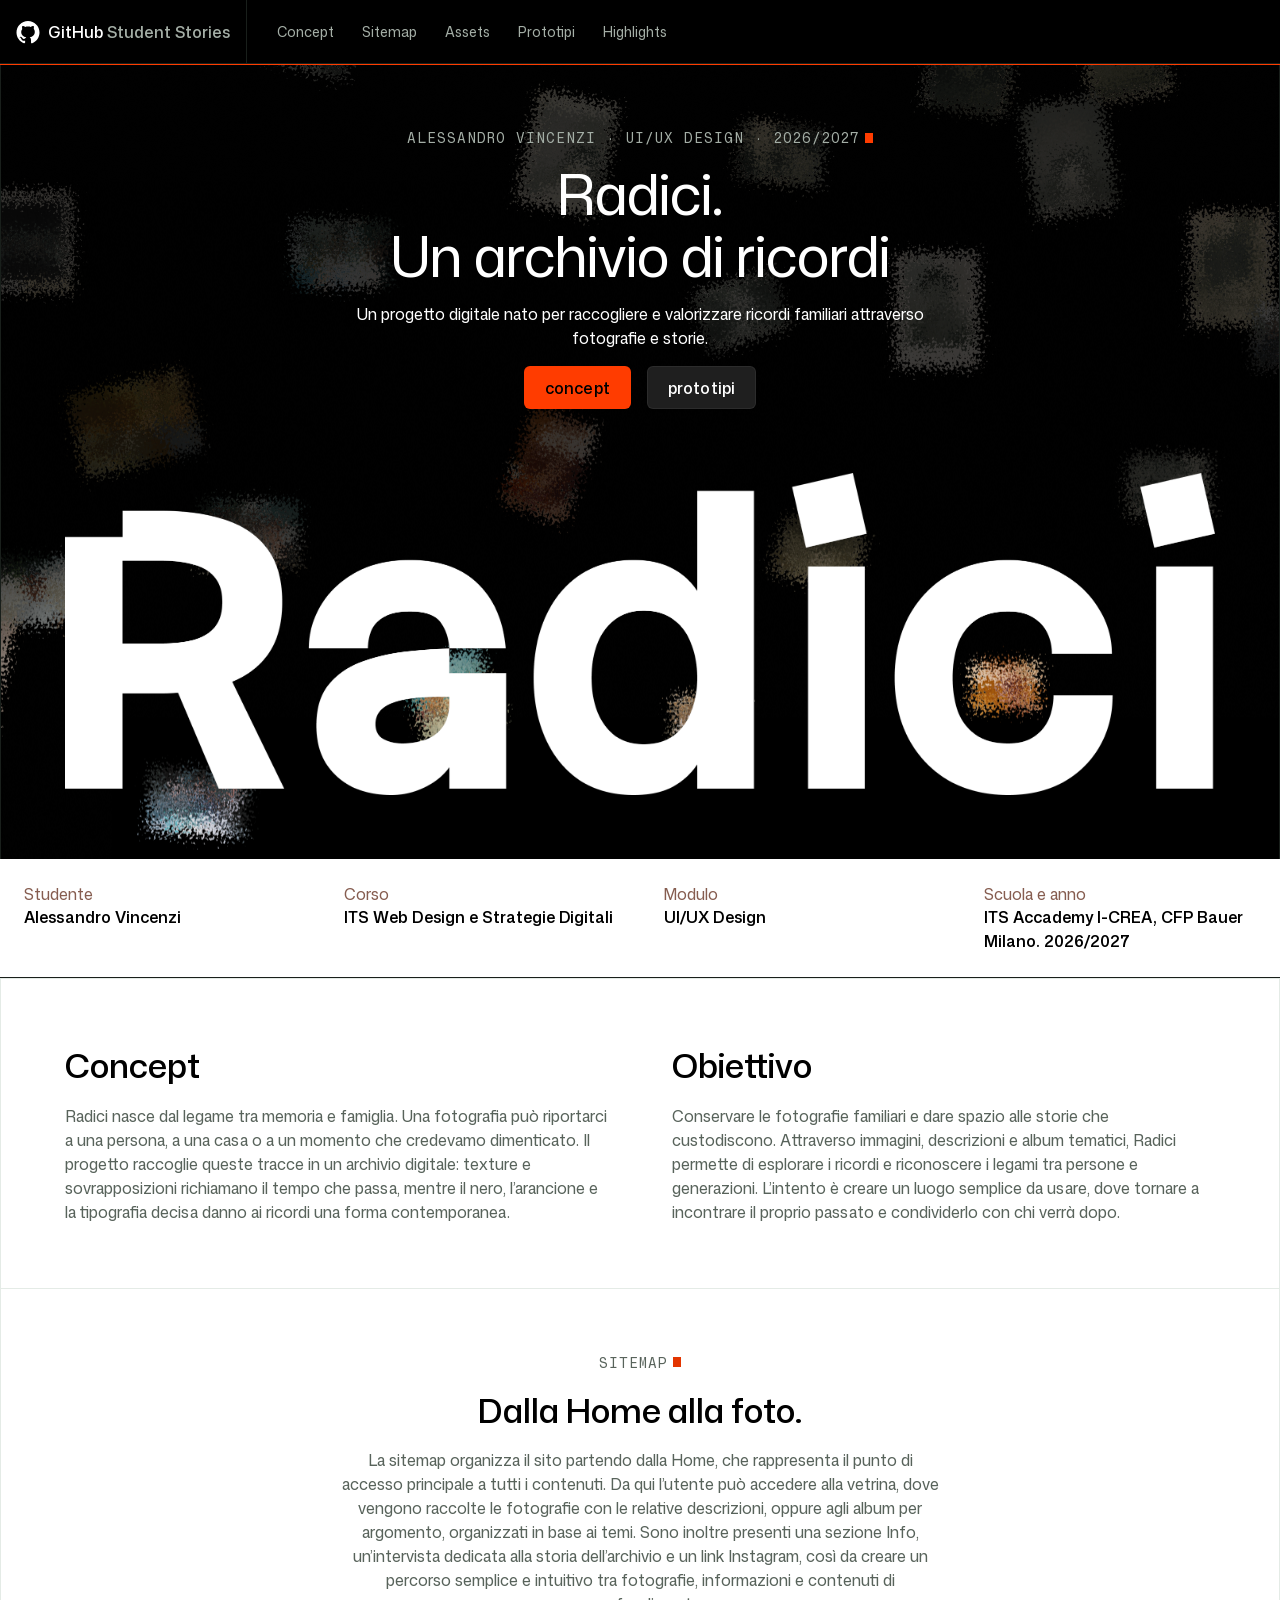
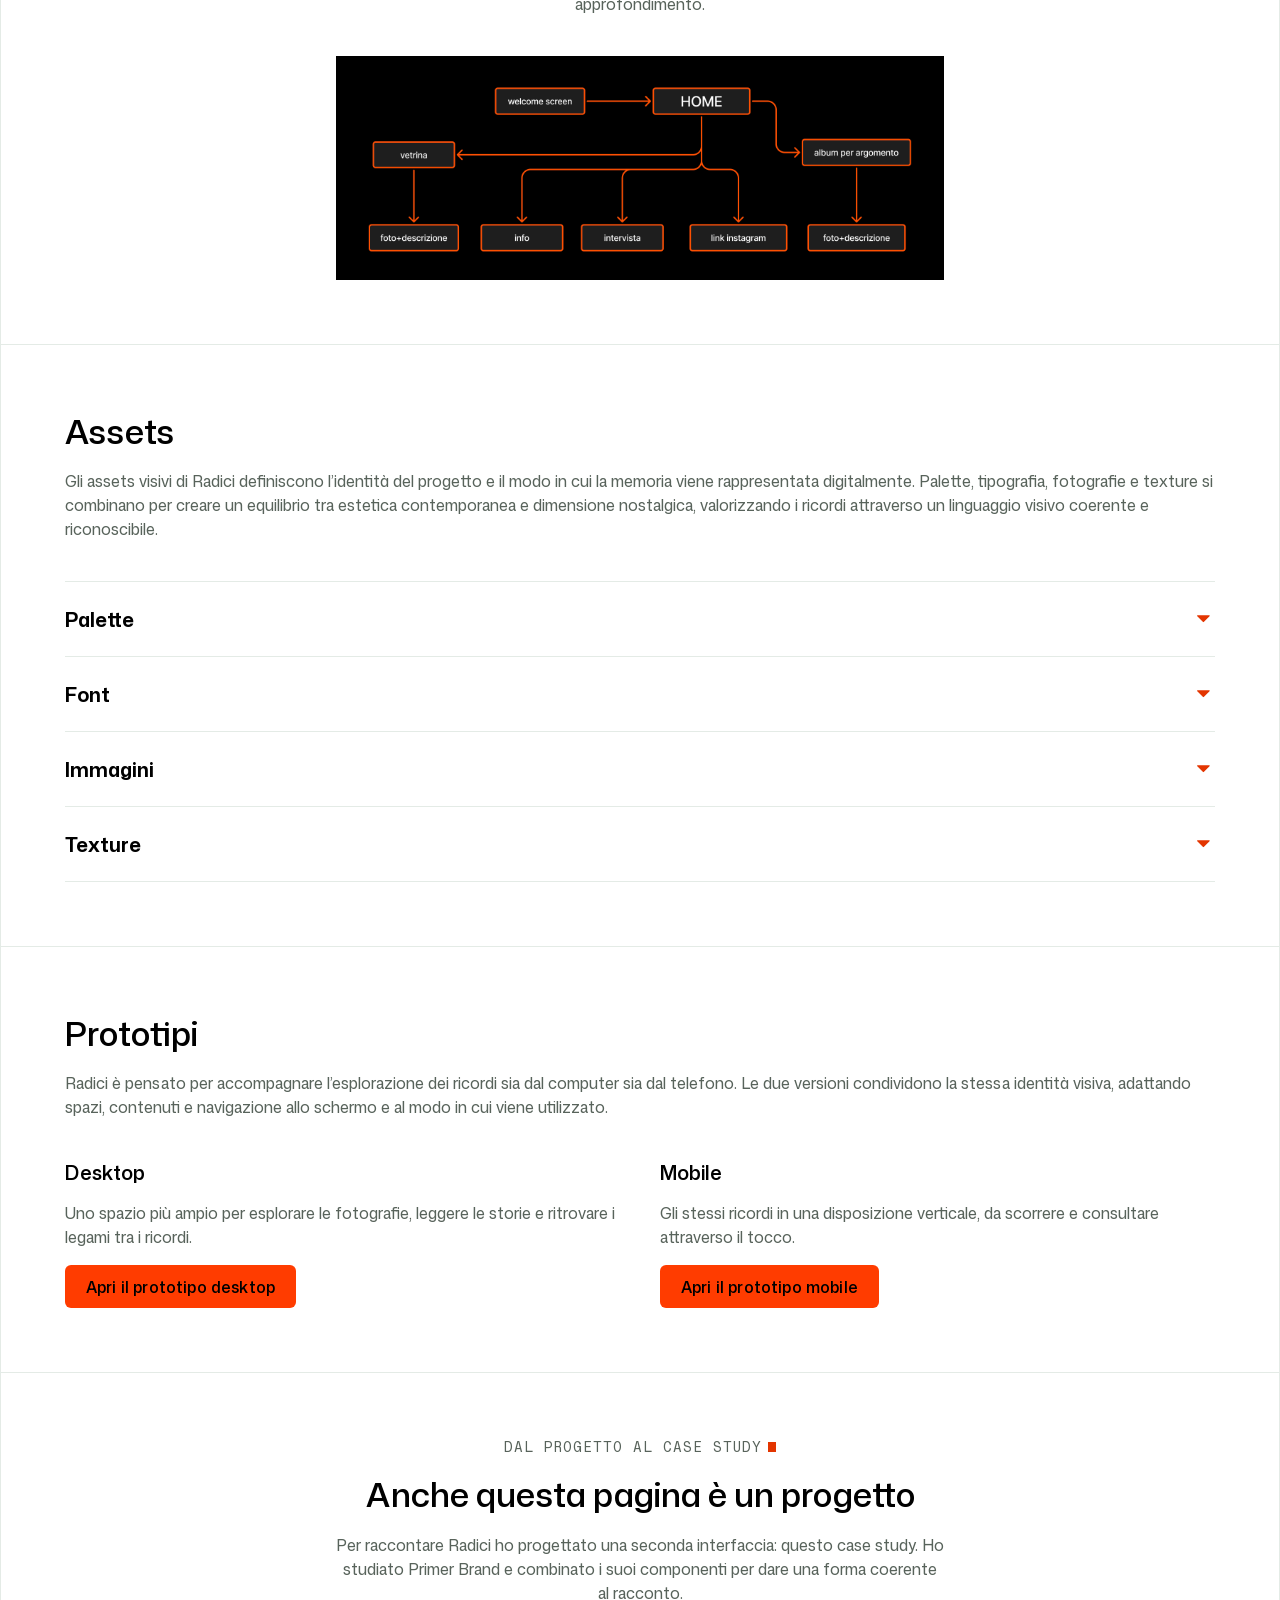
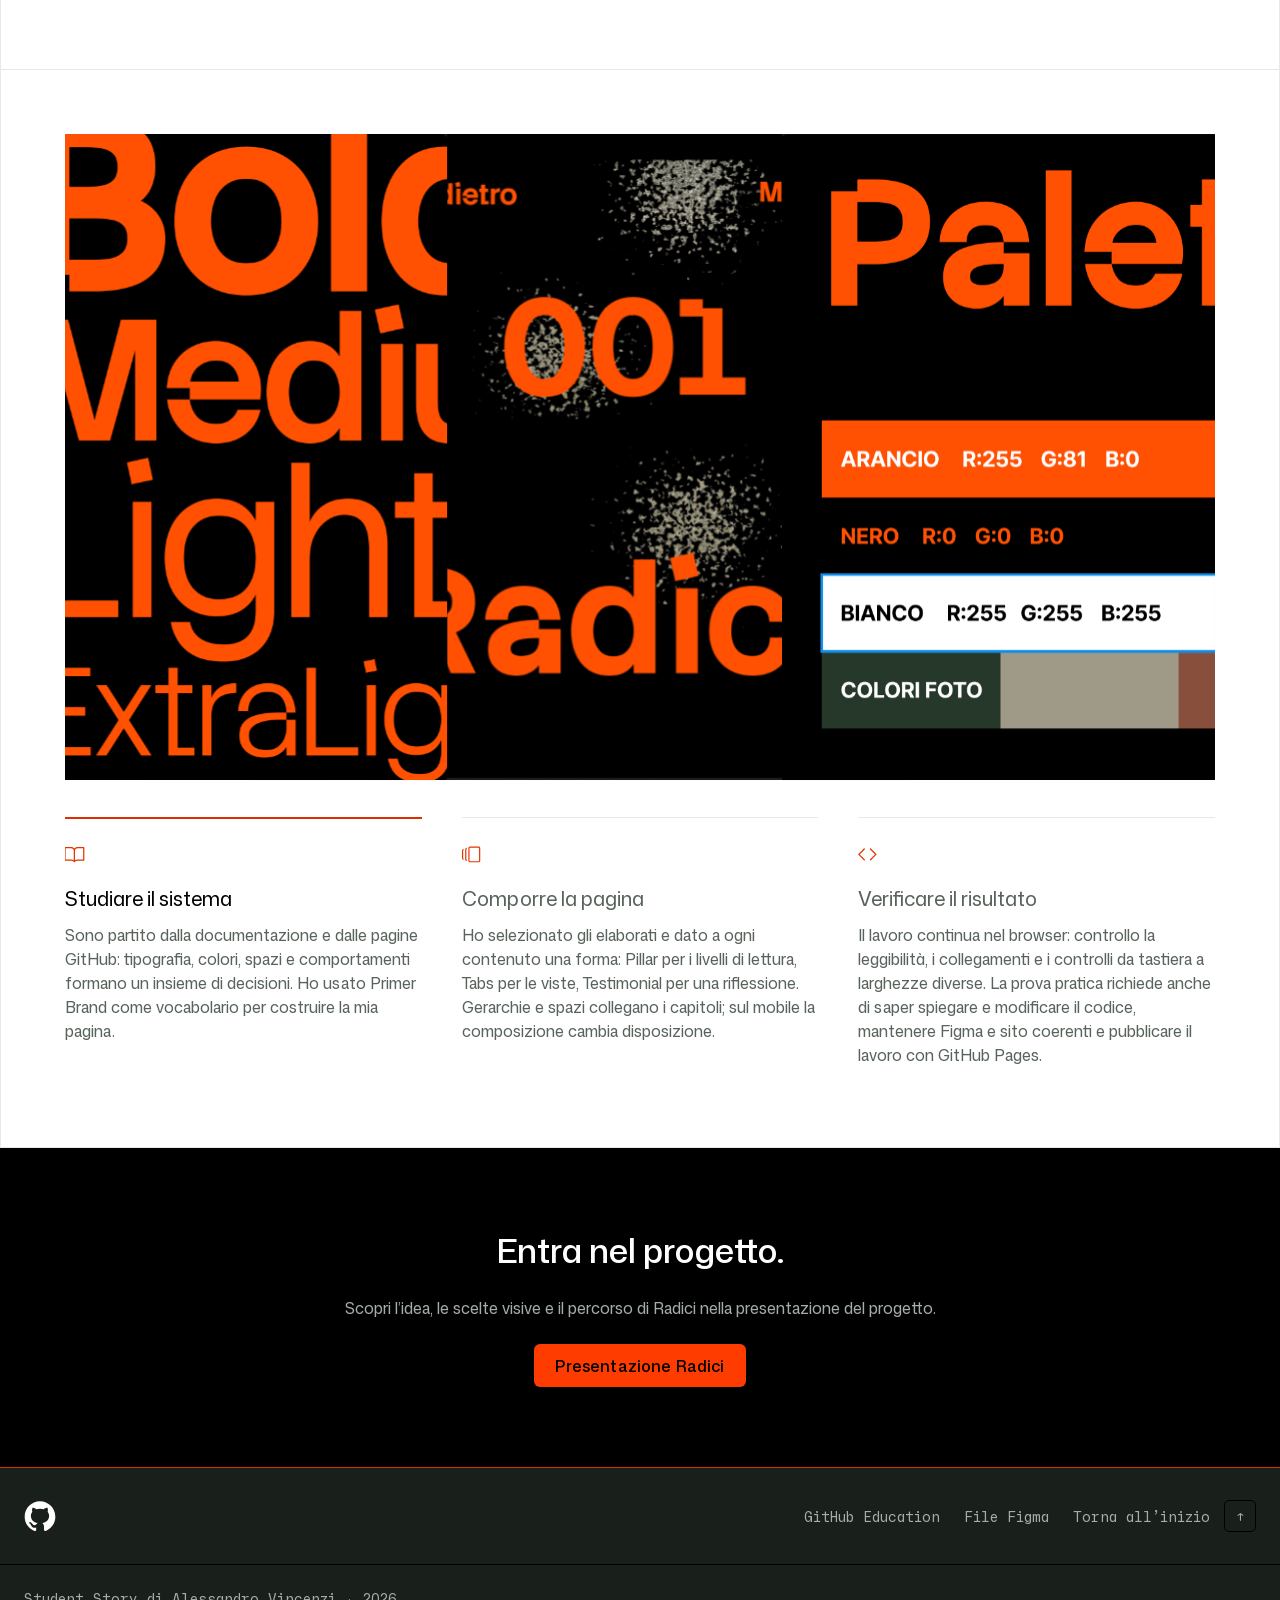
==== index.html @ bc653343 "prototipi" ====
<!DOCTYPE html>
<html lang="it">

<!-- ===== INFORMAZIONI DELLA PAGINA E FILE COLLEGATI ===== -->

<head>
  <meta charset="utf-8" />
  <meta name="viewport" content="width=device-width, initial-scale=1" />
  <title>Prova Pratica Alessandro Vincenzi</title>
  <link rel="stylesheet" href="style.css">
  <script src="script.js" defer></script>
</head>

<body>

  <!-- ===== COLLEGAMENTO PER SALTARE AL CONTENUTO ===== -->
  <a class="skip-link" href="#top">Vai al contenuto</a>

  <!-- ===== NAVIGAZIONE: LOGO E MENU DEI CAPITOLI ===== -->
  <header class="navigation">
    <div class="navigation-content">

      <!-- Logo e nome del sito -->
      <div class="navigation-brand">
        <a class="navigation-logo" href="https://github.com/education" aria-label="GitHub Education">
          <span class="navigation-back-arrow" aria-hidden="true"></span>
          <img src="assets/images/github-mark.svg" width="24" height="24" alt="" />
        </a>

        <a class="navigation-title" href="#top">
          GitHub <span>Student Stories</span>
        </a>
      </div>

      <!-- Pulsante di apertura e pannello del menu -->
      <div class="navigation-menu">
        <button class="navigation-toggle" type="button" aria-label="Menu dei capitoli" popovertarget="navigation-panel">
          <img class="navigation-icon navigation-icon-open" src="assets/images/menu.svg" width="16" height="16" alt=""
            aria-hidden="true" />

          <img class="navigation-icon navigation-icon-close" src="assets/images/close.svg" width="16" height="16" alt=""
            aria-hidden="true" />

          <span class="navigation-label">Menu dei capitoli</span>
        </button>

        <!-- Collegamenti alle sezioni del progetto -->
        <nav id="navigation-panel" class="navigation-panel" popover="auto" aria-label="Capitoli della storia">
          <ul class="navigation-list">
            <li><a href="#concept"><span>Concept</span></a></li>
            <li><a href="#sitemap"><span>Sitemap</span></a></li>
            <li><a href="#assets"><span>Assets</span></a></li>
            <li><a href="#prototipi"><span>Prototipi</span></a></li>
            <li><a href="#highlights"><span>Highlights</span></a></li>
          </ul>
        </nav>
      </div>

    </div>
  </header>

  <!-- ===== CONTENUTO PRINCIPALE ===== -->
  <main id="top" tabindex="-1">

    <!-- ===== HERO: PRESENTAZIONE DEL PROGETTO ===== -->
    <section class="hero">
      <div class="hero-content container">

        <!-- Etichetta con nome, corso, anno e cursore decorativo -->
        <p class="eyebrow">
          ALESSANDRO VINCENZI · UI/UX Design · 2026/2027
          <svg class="eyebrow-cursor" width="8" height="10" viewBox="0 0 8 10" fill="none"
            xmlns="http://www.w3.org/2000/svg">
            <rect width="8" height="10" />
          </svg>
        </p>

        <!-- Titolo principale e breve descrizione -->
        <h1 class="heading heading-size-1">
          Radici.<br>Un archivio di ricordi
        </h1>

        <p class="hero-text text text-size-200">
          Un progetto digitale nato per raccogliere e valorizzare ricordi
          familiari attraverso fotografie e storie.
        </p>

        <!-- Collegamenti a Concept e Prototipi -->
        <div class="button-group">
          <a href="#concept" class="button button-primary">concept</a>
          <a href="#prototipi" class="button button-secondary">prototipi</a>
        </div>

        <!-- Immagine di presentazione del progetto -->
        <img class="hero-image" src="assets/images/display.png" alt="screenshot desktop della home di sentcell">

      </div>
    </section>

    <!-- ===== DATI DELLO STUDENTE E DEL CORSO ===== -->
    <section class="info-group container border-bottom" id="info">

      <!-- Studente -->
      <div class="padding-24">
        <span class="info text"> Studente</span>
        <p class="informazione text text-size-200"> Alessandro Vincenzi</p>
      </div>

      <!-- Corso -->
      <div class="padding-24">
        <span class="info text"> Corso</span>
        <p class="informazione text text-size-200">
          ITS Web Design e Strategie Digitali
        </p>
      </div>

      <!-- Modulo -->
      <div class="padding-24">
        <span class="info text"> Modulo</span>
        <p class="informazione text text-size-200"> UI/UX Design</p>
      </div>

      <!-- Scuola e anno -->
      <div class="padding-24">
        <span class="info text"> Scuola e anno</span>
        <p class="informazione text text-size-200">
          ITS Accademy I-CREA, CFP Bauer Milano. 2026/2027
        </p>
      </div>

    </section>

<!-- ===== CONCEPT E OBIETTIVO DI RADICI ===== -->
<section class="theme-light border-top"
         id="concept"
         aria-labelledby="concept-title">

  <div class="container border-inline concept-content">

    <!-- Concept: l’idea e l’atmosfera del progetto -->
    <div class="concept-part">
      <h2 class="heading heading-size-4" id="concept-title">
        Concept
      </h2>

      <p class="text text-size-200 color-muted">
        Radici nasce dal legame tra memoria e famiglia. Una fotografia
        può riportarci a una persona, a una casa o a un momento che
        credevamo dimenticato. Il progetto raccoglie queste tracce
        in un archivio digitale: texture e sovrapposizioni richiamano
        il tempo che passa, mentre il nero, l’arancione e la tipografia
        decisa danno ai ricordi una forma contemporanea.
      </p>
    </div>

    <!-- Obiettivo: ciò che il progetto vuole rendere possibile -->
    <div class="concept-part">
      <h2 class="heading heading-size-4">
        Obiettivo
      </h2>

      <p class="text text-size-200 color-muted">
        Conservare le fotografie familiari e dare spazio alle storie
        che custodiscono. Attraverso immagini, descrizioni e album
        tematici, Radici permette di esplorare i ricordi e riconoscere
        i legami tra persone e generazioni. L’intento è creare un luogo
        semplice da usare, dove tornare a incontrare il proprio passato
        e condividerlo con chi verrà dopo.
      </p>
    </div>

  </div>
</section>
    

    <!-- ===== SITEMAP: STRUTTURA E PERCORSI DEL SITO ===== -->
    <section class="theme-light border-top" id="sitemap" aria-labelledby="sitemap-title">

      <div class="container border-inline sitemap-content">
        <div class="case-study-intro">

          <!-- Etichetta della sezione -->
          <p class="eyebrow">
            Sitemap
            <svg class="eyebrow-cursor" width="8" height="10" viewBox="0 0 8 10" aria-hidden="true">
              <rect width="8" height="10" />
            </svg>
          </p>

          <!-- Titolo e spiegazione -->
          <h2 class="heading heading-size-4" id="sitemap-title">
            Dalla Home alla foto.
          </h2>

          <p class="text text-size-200 color-muted">
            La sitemap organizza il sito partendo dalla Home, che rappresenta
            il punto di accesso principale a tutti i contenuti. Da qui
            l’utente può accedere alla vetrina, dove vengono raccolte le
            fotografie con le relative descrizioni, oppure agli album per
            argomento, organizzati in base ai temi. Sono inoltre presenti
            una sezione Info, un’intervista dedicata alla storia dell’archivio
            e un link Instagram, così da creare un percorso semplice e
            intuitivo tra fotografie, informazioni e contenuti di
            approfondimento.
          </p>

          <!-- Diagramma esportato da Figma -->
          <img class="sitemap-image" src="assets/images/sitemap.svg" alt="Struttura di Radici: dalla Home si raggiungono vetrina,
                album per argomento, Info, intervista e Instagram.">

        </div>
      </div>
    </section>





    <!-- Ogni sezione del case study deve avere l'id della voce di menu corrispondente:
     concept, sitemap, assets, prototipi, highlights.
     Un link href="#assets" porta all’elemento con id="assets".
     Quando costruirai le sezioni vere del case study, ognuna dovrà avere l’id della sua voce di menu,
     scritto con le stesse lettere. Fino ad allora i link del menu non portano da nessuna parte,
     e il menu mobile resta aperto quando scegli una voce:
     il codice della lezione 02 lo chiude solo se la destinazione esiste. -->




    <!-- ===== ASSETS: MATERIALI VISIVI DEL PROGETTO ===== -->
    <section class="theme-light border-top" id="assets" aria-labelledby="assets-title">

      <div class="container border-inline assets-content">

        <!-- Titolo e presentazione generale -->
        <header class="assets-intro">
          <h2 class="heading heading-size-4" id="assets-title">
            Assets
          </h2>

          <p class="text text-size-200 color-muted">
            Gli assets visivi di Radici definiscono l’identità del progetto
            e il modo in cui la memoria viene rappresentata digitalmente.
            Palette, tipografia, fotografie e texture si combinano per
            creare un equilibrio tra estetica contemporanea e dimensione
            nostalgica, valorizzando i ricordi attraverso un linguaggio
            visivo coerente e riconoscibile.
          </p>
        </header>

        <!-- Voci apribili con triangolo a destra -->
        <div class="assets-list">

          <!-- Palette -->
          <details class="assets-item">
            <summary class="assets-title">
              <h3 class="heading text-size-350">Palette</h3>

              <svg class="icon assets-toggle" viewBox="0 0 22 22" xmlns="http://www.w3.org/2000/svg" aria-hidden="true">
                <path
                  d="M10.9607 8.2502L16.2708 13.5603C16.5596 13.8491 16.3551 14.3428 15.9467 14.3428L5.32644 14.3428C4.91811 14.3428 4.71361 13.8491 5.00235 13.5604L10.3125 8.2502C10.4915 8.07121 10.7817 8.07121 10.9607 8.2502Z" />
              </svg>
            </summary>

            <div class="assets-body">
              <p class="text text-size-200 color-muted">
                Il nero e l’arancione creano un contrasto deciso che
                conferisce al progetto un’estetica moderna e riconoscibile.
                L’arancione introduce energia e personalità, mentre il nero
                valorizza le fotografie e definisce l’identità visiva.
              </p>

              <img class="assets-image" src="assets/images/palettej.jpg"
                alt="Palette di Radici con i colori nero e arancione.">
            </div>
          </details>

          <!-- Font -->
          <details class="assets-item">
            <summary class="assets-title">
              <h3 class="heading text-size-350">Font</h3>

              <svg class="icon assets-toggle" viewBox="0 0 22 22" xmlns="http://www.w3.org/2000/svg" aria-hidden="true">
                <path
                  d="M10.9607 8.2502L16.2708 13.5603C16.5596 13.8491 16.3551 14.3428 15.9467 14.3428L5.32644 14.3428C4.91811 14.3428 4.71361 13.8491 5.00235 13.5604L10.3125 8.2502C10.4915 8.07121 10.7817 8.07121 10.9607 8.2502Z" />
              </svg>
            </summary>

            <div class="assets-body">
              <p class="text text-size-200 color-muted">
                La scelta di Stack Sans Notch, con le sue forme bold e
                geometriche, definisce un linguaggio visivo deciso, quasi
                brutalista. La tipografia crea un contrasto con la dimensione
                intima dei ricordi, rendendo il progetto contemporaneo.
              </p>

              <img class="assets-image" src="assets/images/font foto pesi.jpg"
                alt="Esempio del carattere Stack Sans Notch usato in Radici.">
            </div>
          </details>

          <!-- Immagini -->
          <details class="assets-item">
            <summary class="assets-title">
              <h3 class="heading text-size-350">Immagini</h3>

              <svg class="icon assets-toggle" viewBox="0 0 22 22" xmlns="http://www.w3.org/2000/svg" aria-hidden="true">
                <path
                  d="M10.9607 8.2502L16.2708 13.5603C16.5596 13.8491 16.3551 14.3428 15.9467 14.3428L5.32644 14.3428C4.91811 14.3428 4.71361 13.8491 5.00235 13.5604L10.3125 8.2502C10.4915 8.07121 10.7817 8.07121 10.9607 8.2502Z" />
              </svg>
            </summary>

            <div class="assets-body">
              <p class="text text-size-200 color-muted">
                Le fotografie rappresentano il cuore del progetto:
                testimonianze visive di momenti, persone e legami familiari.
                Richiamano le immagini incorniciate nelle case dei nonni,
                capaci di conservare e trasmettere storie nel tempo.
              </p>

              <img class="assets-image" src="assets/images/fotoj.jpg"
                alt="Esempio delle fotografie familiari raccolte in Radici.">
            </div>
          </details>

          <!-- Texture -->
          <details class="assets-item">
            <summary class="assets-title">
              <h3 class="heading text-size-350">Texture</h3>

              <svg class="icon assets-toggle" viewBox="0 0 22 22"  xmlns="http://www.w3.org/2000/svg"
                aria-hidden="true">
                <path
                  d="M10.9607 8.2502L16.2708 13.5603C16.5596 13.8491 16.3551 14.3428 15.9467 14.3428L5.32644 14.3428C4.91811 14.3428 4.71361 13.8491 5.00235 13.5604L10.3125 8.2502C10.4915 8.07121 10.7817 8.07121 10.9607 8.2502Z" />
              </svg>
            </summary>

            <div class="assets-body">
              <p class="text text-size-200 color-muted">
                Le texture, gli effetti vetro e le immagini sfocate
                richiamano la dimensione fragile e stratificata della
                memoria. Le sovrapposizioni evocano fotografie custodite
                nel tempo e ricordi che riaffiorano, creando un’atmosfera
                intima senza rinunciare a un’estetica digitale contemporanea.
              </p>

              <img class="assets-image" src="assets/images/texturej.jpg"
                alt="Esempio delle texture e degli effetti visivi di Radici.">
            </div>
          </details>

        </div>
      </div>
    </section>

    <!-- ===== PROTOTIPI: DESKTOP E MOBILE ===== -->
<section class="theme-light border-top"
         id="prototipi"
         aria-labelledby="prototipi-title">

  <div class="container border-inline prototypes-content">

    <!-- Titolo e presentazione generale -->
    <div class="prototypes-intro">
      <h2 class="heading heading-size-4" id="prototipi-title">
        Prototipi
      </h2>

      <p class="text text-size-200 color-muted">
        Radici è pensato per accompagnare l’esplorazione dei ricordi
        sia dal computer sia dal telefono. Le due versioni condividono
        la stessa identità visiva, adattando spazi, contenuti e
        navigazione allo schermo e al modo in cui viene utilizzato.
      </p>
    </div>

    <!-- Due versioni affiancate sul computer -->
    <div class="prototypes-grid">

      <!-- Versione desktop -->
      <div class="prototypes-card">
        <h3 class="heading text-size-350">
          Desktop
        </h3>

        <p class="text text-size-200 color-muted">
          Uno spazio più ampio per esplorare le fotografie,
          leggere le storie e ritrovare i legami tra i ricordi.
        </p>

        <a class="button button-primary"
           href="https://www.figma.com/proto/RPKhuICmP1PB2R2X6ROcRd/Untitled?node-id=1-447&amp;viewport=-1228%2C-466%2C0.08&amp;t=2aXjfGgLoQG9gwPo-1&amp;scaling=scale-down-width&amp;content-scaling=fixed&amp;starting-point-node-id=1%3A2165&amp;show-proto-sidebar=1&amp;page-id=0%3A1">
          Apri il prototipo desktop
        </a>
      </div>

      <!-- Versione mobile -->
      <div class="prototypes-card">
        <h3 class="heading text-size-350">
          Mobile
        </h3>

        <p class="text text-size-200 color-muted">
          Gli stessi ricordi in una disposizione verticale,
          da scorrere e consultare attraverso il tocco.
        </p>

        <a class="button button-primary"
           href="https://www.figma.com/proto/RPKhuICmP1PB2R2X6ROcRd/Untitled?node-id=1-435&amp;viewport=-7696%2C-2299%2C0.26&amp;t=7cbzVlDdojjIRh7x-1&amp;scaling=scale-down&amp;content-scaling=fixed&amp;starting-point-node-id=1%3A444&amp;show-proto-sidebar=1&amp;page-id=0%3A1">
          Apri il prototipo mobile
        </a>
      </div>

    </div>
  </div>
</section>


    <!-- ===== CASE STUDY: ANCHE QUESTA PAGINA È UN PROGETTO ===== -->
    <section class="theme-light border-top" id="questa-pagina" aria-labelledby="questa-pagina-title">

      <!-- ===== INTESTAZIONE DEL CASE STUDY ===== -->
      <header class="container border-inline padding-64">
        <div class="case-study-intro">

          <!-- Etichetta e cursore decorativo -->
          <p class="eyebrow">
            Dal progetto al case study
            <svg class="eyebrow-cursor" width="8" height="10" viewBox="0 0 8 10" fill="none"
              xmlns="http://www.w3.org/2000/svg" aria-hidden="true">
              <rect width="8" height="10" />
            </svg>
          </p>

          <!-- Titolo della sezione -->
          <h2 class="heading heading-size-4" id="questa-pagina-title">
            Anche questa pagina è un progetto
          </h2>

          <!-- Paragrafo introduttivo -->
          <p class="text text-size-200 color-muted">
            Per raccontare Radici ho progettato una seconda interfaccia:
            questo case study. Ho studiato Primer Brand e combinato i suoi
            componenti per dare una forma coerente al racconto.
          </p>

        </div>
      </header>

      <!-- ===== COMPONENTE: ACCORDION E SCHEDE ===== -->
      <div class="breakdownTabs border-block">
        <div class="breakdownTabs-content container border-inline padding-64">

          <!-- ===== IMMAGINI DELLE TRE VOCI ===== -->
          <div class="breakdownTabs-visuals">

            <!-- Immagine di Studiare il sistema -->
            <img class="breakdownTabs-visual breakdownTabs-visual-study" src="assets/images/Frame immagine assets6.svg"
              width="1440" height="810" alt="Immagine segnaposto: Studiare il sistema — tipografia, token e componenti">

            <!-- Immagine di Comporre la pagina -->
            <img class="breakdownTabs-visual breakdownTabs-visual-layout"
              src="assets/images/frame immagine comporresvg.svg" width="1440" height="810"
              alt="Immagine segnaposto: Comporre la pagina">

            <!-- Immagine di Verificare il risultato -->
            <img class="breakdownTabs-visual breakdownTabs-visual-check"
              src="assets/images/frame immagine risultato.svg" width="1440" height="810"
              alt="Immagine segnaposto: Verificare il risultato">

          </div>

          <!-- ===== LISTA DELLE TRE VOCI ===== -->
          <ul class="breakdownTabs-list">

            <!-- ===== PRIMA VOCE: STUDIARE IL SISTEMA ===== -->
            <li class="breakdownTabs-item is-selected" id="breakdownTabs-item-study">

              <!-- Pulsante con icona, titolo e triangolo -->
              <button type="button" class="breakdownTabs-button">

                <!-- Icona del libro -->
                <svg class="icon" viewBox="0 0 20 20" xmlns="http://www.w3.org/2000/svg" aria-hidden="true">
                  <path
                    d="M6.24719 1.875C7.55232 1.875 8.70248 2.54213 9.37415 3.55371C10.0458 2.5422 11.195 1.87503 12.5001 1.875H18.7501C19.0953 1.875 19.3751 2.15482 19.3751 2.5V15.0518C19.3751 15.2182 19.3086 15.3778 19.1906 15.4951C19.0725 15.6124 18.9126 15.6778 18.7462 15.6768L12.3448 15.6338C11.676 15.6293 11.0327 15.8932 10.5597 16.3662L9.8175 17.1084C9.57347 17.3524 9.1778 17.3524 8.93372 17.1084L8.18176 16.3574C7.71294 15.8886 7.0772 15.625 6.41418 15.625H0.00012207C-0.345018 15.625 -0.624878 15.3451 -0.624878 15V2.5C-0.624878 2.15485 -0.345018 1.87504 0.00012207 1.875H6.24719ZM12.5001 3.125C11.1194 3.12504 10.0001 4.24432 10.0001 5.625V15.1934C10.6659 14.6664 11.495 14.378 12.3527 14.3838L18.1251 14.4229V3.125H12.5001ZM0.625122 14.375H6.41418C7.26684 14.375 8.08957 14.6654 8.75012 15.1914L8.74719 5.62305C8.74604 4.24315 7.62709 3.125 6.24719 3.125H0.625122V14.375Z" />
                </svg>

                <!-- Titolo e triangolo della prima voce -->
                <span class="breakdownTabs-title">
                  <span class="text-size-350">Studiare il sistema</span>

                  <svg class="icon breakdownTabs-toggle" viewBox="0 0 22 22" xmlns="http://www.w3.org/2000/svg"
                    aria-hidden="true">
                    <path
                      d="M10.9607 8.2502L16.2708 13.5603C16.5596 13.8491 16.3551 14.3428 15.9467 14.3428L5.32644 14.3428C4.91811 14.3428 4.71361 13.8491 5.00235 13.5604L10.3125 8.2502C10.4915 8.07121 10.7817 8.07121 10.9607 8.2502Z" />
                  </svg>
                </span>

              </button>

              <!-- Testo della prima voce -->
              <p class="breakdownTabs-text text-size-200 color-muted">
                Sono partito dalla documentazione e dalle pagine GitHub:
                tipografia, colori, spazi e comportamenti formano un insieme
                di decisioni. Ho usato Primer Brand come vocabolario per
                costruire la mia pagina.
              </p>

            </li>

            <!-- ===== SECONDA VOCE: COMPORRE LA PAGINA ===== -->
            <li class="breakdownTabs-item" id="breakdownTabs-item-layout">

              <!-- Pulsante con icona, titolo e triangolo -->
              <button type="button" class="breakdownTabs-button">

                <!-- Icona delle versioni -->
                <svg class="icon" viewBox="0 0 21 20" xmlns="http://www.w3.org/2000/svg" aria-hidden="true">
                  <path
                    d="M17.5 1.04199C18.4204 1.04199 19.1668 1.78768 19.167 2.70801V16.042C19.1668 16.9623 18.4204 17.708 17.5 17.708H8.33301C7.41283 17.7078 6.66717 16.9622 6.66699 16.042V2.70801C6.66717 1.78782 7.41283 1.04221 8.33301 1.04199H17.5ZM8.33301 2.29199C8.10318 2.29221 7.91717 2.47817 7.91699 2.70801V16.042C7.91717 16.2718 8.10319 16.4578 8.33301 16.458H17.5C17.73 16.458 17.9168 16.272 17.917 16.042V2.70801C17.9168 2.47804 17.73 2.29199 17.5 2.29199H8.33301ZM4.30371 2.56641C4.61245 2.41204 4.98821 2.53697 5.14258 2.8457C5.2967 3.15424 5.17161 3.52912 4.86328 3.68359C4.67288 3.7788 4.61632 3.83096 4.59961 3.85156C4.59587 3.85618 4.59464 3.85842 4.59277 3.86426C4.58999 3.87303 4.58303 3.90059 4.58301 3.95801V14.792C4.58303 14.8494 4.58999 14.877 4.59277 14.8857C4.59464 14.8916 4.59586 14.8938 4.59961 14.8984C4.61632 14.919 4.67287 14.9712 4.86328 15.0664C5.17161 15.2209 5.29669 15.5958 5.14258 15.9043C4.98821 16.213 4.61245 16.338 4.30371 16.1836C4.07754 16.0705 3.82044 15.9217 3.62891 15.6855C3.41687 15.4241 3.33306 15.1197 3.33301 14.792V3.95801C3.33307 3.63029 3.41687 3.32595 3.62891 3.06445C3.82044 2.8283 4.07753 2.67952 4.30371 2.56641ZM0.9375 3.83398C1.23625 3.66137 1.61823 3.76381 1.79102 4.0625C1.96354 4.36113 1.86191 4.74315 1.56348 4.91602C1.43888 4.98809 1.34971 5.05822 1.29688 5.12012C1.25076 5.17421 1.25 5.19898 1.25 5.20801V13.542C1.25 13.5512 1.25106 13.5761 1.29688 13.6299C1.34971 13.6918 1.43888 13.7619 1.56348 13.834C1.86191 14.0069 1.96354 14.3889 1.79102 14.6875C1.61823 14.9862 1.23625 15.0886 0.9375 14.916C0.608492 14.7257 0.000174553 14.2975 0 13.542V5.20801C0.000174638 4.45246 0.608492 4.02431 0.9375 3.83398Z" />
                </svg>

                <!-- Titolo e triangolo della seconda voce -->
                <span class="breakdownTabs-title">
                  <span class="text-size-350">Comporre la pagina</span>

                  <svg class="icon breakdownTabs-toggle" viewBox="0 0 22 22" xmlns="http://www.w3.org/2000/svg"
                    aria-hidden="true">
                    <path
                      d="M10.9607 8.2502L16.2708 13.5603C16.5596 13.8491 16.3551 14.3428 15.9467 14.3428L5.32644 14.3428C4.91811 14.3428 4.71361 13.8491 5.00235 13.5604L10.3125 8.2502C10.4915 8.07121 10.7817 8.07121 10.9607 8.2502Z" />
                  </svg>
                </span>

              </button>

              <!-- Testo della seconda voce -->
              <p class="breakdownTabs-text text-size-200 color-muted">
                Ho selezionato gli elaborati e dato a ogni contenuto una forma:
                Pillar per i livelli di lettura, Tabs per le viste, Testimonial
                per una riflessione. Gerarchie e spazi collegano i capitoli;
                sul mobile la composizione cambia disposizione.
              </p>

            </li>

            <!-- ===== TERZA VOCE: VERIFICARE IL RISULTATO ===== -->
            <li class="breakdownTabs-item" id="breakdownTabs-item-check">

              <!-- Pulsante con icona, titolo e triangolo -->
              <button type="button" class="breakdownTabs-button">

                <!-- Icona del codice -->
                <svg class="icon" viewBox="0 0 20 20" xmlns="http://www.w3.org/2000/svg" aria-hidden="true">
                  <path
                    d="M5.80806 3.51704C6.05214 3.27296 6.44777 3.27296 6.69185 3.51704C6.93586 3.76113 6.9359 4.15678 6.69185 4.40083L1.71724 9.37544L6.69185 14.3501C6.93593 14.5941 6.93593 14.9898 6.69185 15.2338C6.44775 15.4777 6.05207 15.4779 5.80806 15.2338L0.392043 9.81685C0.147965 9.57277 0.147965 9.17714 0.392043 8.93306L5.80806 3.51704ZM12.0581 3.51704C12.3021 3.27296 12.6978 3.27296 12.9418 3.51704L18.3588 8.93306C18.6029 9.17709 18.6028 9.57276 18.3588 9.81685L12.9418 15.2338C12.6978 15.4777 12.3021 15.4779 12.0581 15.2338C11.8141 14.9898 11.8142 14.5941 12.0581 14.3501L17.0327 9.37544L12.0581 4.40083C11.8141 4.15687 11.8143 3.76115 12.0581 3.51704Z" />
                </svg>

                <!-- Titolo e triangolo della terza voce -->
                <span class="breakdownTabs-title">
                  <span class="text-size-350">Verificare il risultato</span>

                  <svg class="icon breakdownTabs-toggle" viewBox="0 0 22 22" xmlns="http://www.w3.org/2000/svg"
                    aria-hidden="true">
                    <path
                      d="M10.9607 8.2502L16.2708 13.5603C16.5596 13.8491 16.3551 14.3428 15.9467 14.3428L5.32644 14.3428C4.91811 14.3428 4.71361 13.8491 5.00235 13.5604L10.3125 8.2502C10.4915 8.07121 10.7817 8.07121 10.9607 8.2502Z" />
                  </svg>
                </span>

              </button>

              <!-- Testo della terza voce -->
              <p class="breakdownTabs-text text-size-200 color-muted">
                Il lavoro continua nel browser: controllo la leggibilità,
                i collegamenti e i controlli da tastiera a larghezze diverse.
                La prova pratica richiede anche di saper spiegare e modificare
                il codice, mantenere Figma e sito coerenti e pubblicare il
                lavoro con GitHub Pages.
              </p>

            </li>

          </ul>
        </div>
      </div>

    </section>

   <!-- ===== PRESENTAZIONE RADICI ===== -->
<section class="theme-dark" id="progetto" aria-labelledby="progetto-title">

  <div class="container project-cta">

    <h2 class="heading heading-size-4" id="progetto-title">
      Entra nel progetto.
    </h2>

    <p class="text text-size-200 color-muted">
      Scopri l’idea, le scelte visive e il percorso di Radici
      nella presentazione del progetto.
    </p>

    <a class="button button-primary"
       href="https://www.figma.com/deck/Hk25agFCWtSygoaHUryuGe">
      Presentazione Radici
    </a>

  </div>
</section>

  </main>

  <!-- ===== FOOTER: PARTE FINALE DELLA PAGINA ===== -->

  <!-- ===== FOOTER: COLLEGAMENTI E AUTORE ===== -->
  <footer class="theme-dark site-footer">

    <!-- Logo e collegamenti -->
    <div class="container footer-top">

      <a class="footer-link" href="https://github.com/education" aria-label="GitHub Education">

        <img class="footer-logo" src="assets/images/github-mark.svg" width="32" height="32" alt="">
      </a>

      <nav class="footer-links" aria-label="Collegamenti finali">

        <a class="footer-link" href="https://github.com/education">
          GitHub Education
        </a>

        <a class="footer-link" href="https://www.figma.com/design/D2zaqSLP2QBCwIe43VGt4M/progetto-html?node-id=9-2">
          File Figma
        </a>

        <a class="footer-link footer-back" href="#top">
          Torna all’inizio
          <span class="footer-back-icon" aria-hidden="true">↑</span>
        </a>

      </nav>
    </div>

    <!-- io  -->
    <div class="footer-bottom">
      <p class="container footer-credit">
        Student Story di Alessandro Vincenzi · 2026
      </p>
    </div>

  </footer>


</body>

</html>

<!-- ===== APPUNTI SUI PROBLEMI INIZIALI ===== -->

<!--
1 Mancano le tre voci del case study.. ho aggiunto una sola struttura HTML
con immagini, icone e pulsanti. Il CSS la dispone come accordion su mobile
e tre schede da 1000px; JavaScript cambia la voce selezionata e l’immagine.
ho verificato Invio, Spazio e mantenimento di selezione e focus al cambio
di larghezza. Restano da completare le rifiniture per gli schermi stretti.

4 Sezioni mancanti e link senza destinazione: non ho ancora costruito
Concept, Sitemap, Assets, Prototipi e Highlights.
-->
---- style.css ----
/* Regole di base: elimina gli spazi iniziali e include i bordi nelle dimensioni */
* {
    box-sizing: border-box;
    margin: 0;
    padding: 0;
}


/* Immagini: si restringono per restare nel contenitore */
img {
    display: inline-block;
    max-width: 100%;
}


/* Caratteri: carica i font salvati nella cartella assets/fonts */
@font-face {
    font-family: "Mona Sans";
    src: url("assets/fonts/mona-sans.woff2") format("woff2");
    font-weight: 200 900;
    font-display: swap;
    font-feature-settings: "liga" 0;
}

/* Caratteri: carica i font salvati nella cartella assets/fonts */
@font-face {
    font-family: "Mona Sans Mono";
    src: url("assets/fonts/mona-sans-mono.woff2") format("woff2");
    font-weight: 200 900;
    font-display: swap;
    font-feature-settings: "liga" 0;
}


/* Variabili comuni: colori, caratteri, dimensioni e distanze da riutilizzare */
:root {
    --font-body: "Mona Sans";
    --font-mono: "Mona Sans Mono";
    --color-black: #000;
    --color-white: #fff;
    --color-muted: #A4AEA6;
    --color-border-muted: #191F1B;
    --color-border-muted-fixed: #E4EBE6;
    --color-cursor: #ff3c00;
    --color-button-primary-bg: #ff3c00;
    --icon-size: 1.25em;
    --breakdownTabs-title-gap: 1.5em;
    --breakdownTabs-toggle-size: 1.5em;
    --breakdownTabs-button-padding: 1.5em 0;
    --breakdownTabs-button-gap: 0.75em;
    --breakdownTabs-text-gap-desktop: 0.75em;
    --breakdownTabs-text-padding-bottom: 0.75em;
    --icon-color: #e33500;
    --color-button-secondary-bg: rgba(255, 255, 255, 0.12);
    --color-button-secondary-border: rgba(255, 255, 255, 0.06);
    --color-focus: #ff3c00;
    --container-width: 1280px;
    --spacing-80: 80px;
    --spacing-64: 64px;
    --spacing-40: 40px;
    --spacing-36: 36px;
    --spacing-32: 32px;
    --spacing-24: 24px;
    --spacing-28: 28px;
    --brand-Card-padding-inline: 1.25em;
    --heading-1-font-size: 56px;
    --heading-1-line-height: 1.1;
    --eyebrow-font-size: 14px;
    --heading-font-size-4: 34px;
    --text-350-font-size: 1.25em;
    --text-350-line-height: 1.3;
    --heading-4-font-weight: 500;
    --heading-4-line-height: 1.3;
    --text-200-font-size: 16px;
    --text-200-line-height: 1.5;
    --text-100-font-size: 0.875em;
    --text-100-line-height: 1.5;
    --font-weight-medium: 500;
    --font-weight-semibold: 550;
    --font-weight-bold: 700;
    --border-width: 1px;
    --border-selected-scale: 2;
    --focus-outline-width: 0.25em;
    --focus-outline-offset: 0.125em;
    --radius-control: 0.375em;
    --radius-pill: 100em;
    --layer-navigation: 90;
    --layer-skip-link: 100;
    --brand-color-text-muted: #865d50;
    --brand-color-text-default: #000000;
    --brand-color-accent-primary: #db2f00;
}

/* Schermi stretti: riduciamo le dimensioni dei titoli */
@media (max-width: 800px) {
    :root {
        --heading-1-font-size: 36px;
        --text-350-font-size: 1.125em;
        --text-350-line-height: 1.333333;
        --heading-font-size-4: 24px;
    }
}

/* Pagina: imposta il carattere principale */
body {
    font-family: var(--font-body);
    -webkit-font-smoothing: antialiased;
}


/* Hero: colori, misure e sfondo della prima sezione */
.hero {
    --hero-text-max-width: 600px;
    --hero-content-gap: 1em;
    color: var(--color-white);
    text-align: center;
    background-color: var(--color-black);
    background-image: url("assets/images/sfondo hero.png");
}

/* Contenitore comune: limita la larghezza e centra il blocco */
.container {
    max-width: var(--container-width);
    margin-left: auto;
    margin-right: auto;
}


/* Hero: dispone i contenuti in colonna e aggiunge lo sfondo */
.hero-content {
    padding: var(--spacing-64);
    border-left: 1px solid var(--color-border-muted);
    border-right: 1px solid var(--color-border-muted);
    display: flex;
    flex-direction: column;
    align-items: center;
    gap: var(--hero-content-gap);
}


/* Etichetta sopra il titolo: testo piccolo e cursore affiancato */
.eyebrow {
    font-size: var(--eyebrow-font-size);
    font-family: var(--font-mono);
    text-transform: uppercase;
    letter-spacing: 1px;
    color: var(--color-muted);
    display: flex;
    justify-content: center;
    align-items: center;
    gap: 0.42em;
}


/* Cursore decorativo: prende il colore dalla variabile del tema */
.eyebrow-cursor rect {
    fill: var(--color-cursor);
}


/* Titoli: peso del carattere comune */
.heading {
    font-weight: 400;
}


/* Titolo grande della hero */
.heading-size-1 {
    font-size: var(--heading-1-font-size);
    line-height: var(--heading-1-line-height);
}


/* Testo dei paragrafi: dimensione e distanza fra le righe */
.text-size-200 {
    font-size: var(--text-200-font-size);
    line-height: var(--text-200-line-height);
}


/* Testo dei titoli delle voci del case study */
.text-size-350 {
    font-size: var(--text-350-font-size);
    line-height: var(--text-350-line-height);
}


/* Hero: larghezza massima del paragrafo */
.hero-text {
    max-width: var(--hero-text-max-width);
}


/* Gruppo di pulsanti: li affianca e li separa */
.button-group {
    display: flex;
    gap: 1em;
}


/* Hero: spazio sopra la sua immagine */
.hero-image {
    margin-top: calc(64px - var(--hero-content-gap));
}


/* Pulsanti comuni: bordi, spazi interni e forma */
.button {
    text-decoration: none;
    color: inherit;
    border: 1px solid;
    padding: 0.6em 1.25em;
    font-weight: 500;
    letter-spacing: 0.16px;
    border-radius: 0.375em;
    transition: background-color 300ms ease-in-out;
}


/* Pulsante principale: fondo arancione e testo nero */
.button-primary {
    color: var(--color-black);
    background-color: var(--color-button-primary-bg);
    border-color: transparent;
}


/* Pulsante principale: colore al passaggio del mouse */
.button-primary:hover {
    background-color: color-mix(in srgb, var(--color-button-primary-bg), #000 16%);
}


/* Pulsante secondario: fondo e bordo */
.button-secondary {
    background-color: var(--color-button-secondary-bg);
    border-color: var(--color-button-secondary-border);
}


/* Pulsante secondario: colore al passaggio del mouse */
.button-secondary:hover {
    background-color: color-mix(in srgb, var(--color-button-secondary-bg), #fff 6%);
}


/* Pulsanti: contorno quando li raggiungi con la tastiera */
.button:focus-visible {
    outline: 4px solid var(--color-focus);
    outline-offset: 2px;
}


/* Elementi nascosti: mantiene nascosti quelli con attributo hidden */
[hidden] {
    display: none !important;
}


/* Vai al contenuto: collegamento nascosto fino al focus */
.skip-link {
    --skip-link-offset-inline: 1em;
    --skip-link-offset-block: 0.5em;
    --skip-link-padding: 0.375em 1.25em;

    position: absolute;
    top: var(--skip-link-offset-block);
    left: var(--skip-link-offset-inline);
    z-index: var(--layer-skip-link);
    padding: var(--skip-link-padding);
    border-radius: var(--radius-control);
    background: var(--color-button-primary-bg);
    color: var(--color-black);
    transform: translateY(calc(-100% - var(--skip-link-offset-block)));
}


/* Vai al contenuto: compare quando lo raggiungi con la tastiera */
.skip-link:focus {
    transform: none;
    outline: var(--focus-outline-width) solid var(--color-focus);
    outline-offset: var(--focus-outline-offset);
}


/* Navigazione: variabili del menu, colori e bordo inferiore */
.navigation {
    --navigation-height: 3.5em;
    --navigation-logo-size: 1.5em;
    --navigation-logo-margin-start: 1em;
    --navigation-logo-margin-end: 0.5em;
    --navigation-brand-padding-end: 1em;
    --navigation-back-arrow-font-size: 1.75em;
    --navigation-back-arrow-line-height: 1;
    --navigation-back-arrow-offset: -0.75em;
    --navigation-title-font-size: var(--text-100-font-size);
    --navigation-title-line-height: var(--text-100-line-height);
    --navigation-link-font-size: var(--text-100-font-size);
    --navigation-link-padding: 1em;
    --navigation-link-hover-background: #151D17;
    --navigation-toggle-font-size: 1em;
    --navigation-toggle-width: 3em;
    --navigation-toggle-padding: 0.25em 0.75em;
    --navigation-toggle-open-background: #090D0A;
    --navigation-icon-size: 1em;
    --navigation-reveal-duration: 0.5s;
    --navigation-reveal-easing: ease;
    --navigation-reveal-offset: -1.25em;

    position: relative;
    z-index: var(--layer-navigation);
    font-size: var(--text-200-font-size);
    line-height: var(--text-200-line-height);
    color: var(--color-white);
    background: var(--color-black);
    border-bottom: var(--border-width) solid var(--color-border-muted);
}


/* Menu: i collegamenti ereditano il colore */
.navigation a {
    color: inherit;
}


/* Menu: contorno dei collegamenti e pulsanti raggiunti da tastiera */
.navigation a:focus-visible,
.navigation button:focus-visible {
    outline: var(--focus-outline-width) solid var(--color-focus);
    outline-offset: var(--focus-outline-offset);
}


/* Menu: linea colorata sotto la navigazione */
.navigation::after {
    content: "";
    position: absolute;
    top: calc(100% + var(--border-width));
    left: 0;
    right: 0;
    height: var(--border-width);
    background: var(--color-cursor);
    pointer-events: none;
}


/* Menu: disposizione dei contenuti */
.navigation-content {
    display: flex;
    flex-wrap: wrap;
}


/* Menu: allinea logo e nome del sito */
.navigation-brand {
    display: flex;
    align-items: center;
    height: calc(var(--navigation-height) - var(--border-width));
    flex-shrink: 0;
}


/* Logo: posizione e spazi laterali */
.navigation-logo {
    display: flex;
    position: relative;
    margin-left: var(--navigation-logo-margin-start);
    margin-right: var(--navigation-logo-margin-end);
}


/* Logo: dimensioni della sua immagine */
.navigation-logo img {
    display: block;
    width: var(--navigation-logo-size);
    height: var(--navigation-logo-size);
}


/* Logo: freccia inizialmente invisibile */
.navigation-back-arrow {
    position: absolute;
    top: 50%;
    left: var(--navigation-back-arrow-offset);
    transform: translateY(-50%);
    opacity: 0;
    color: var(--color-muted);
    font-size: var(--navigation-back-arrow-font-size);
    line-height: var(--navigation-back-arrow-line-height);
}


/* Logo: mostra la freccia al passaggio del mouse */
.navigation-logo:hover .navigation-back-arrow {
    opacity: 1;
}


/* Nome del sito nella navigazione */
.navigation-title {
    text-decoration: none;
    font-size: var(--navigation-title-font-size);
    font-weight: var(--font-weight-medium);
    line-height: var(--navigation-title-line-height);
}


/* Nome del sito: colore del testo secondario */
.navigation-title span {
    color: var(--color-muted);
}


/* Contenitore delle voci del menu */
.navigation-menu {
    width: 100%;
}


/* Lista del menu: elimina pallini e spazi iniziali */
.navigation-list {
    list-style: none;
    margin: 0;
    padding: 0;
}


/* Voci del menu: allineamento, testo e area del collegamento */
.navigation-list a {
    display: flex;
    align-items: center;
    padding: var(--navigation-link-padding);
    font-size: var(--navigation-link-font-size);
    line-height: var(--text-100-line-height);
    text-decoration: none;
}


/* Voci del menu: colore al passaggio del mouse */
.navigation-list a:hover {
    color: var(--color-white);
}



/* Menu compatto: altezza quando il pannello a comparsa è attivo */
.navigation:has(.navigation-panel[popover]) {
    height: var(--navigation-height);
}


/* Menu compatto: mantiene il contenuto su una riga */
.navigation:has(.navigation-panel[popover]) .navigation-content {
    height: 100%;
    flex-wrap: nowrap;
}


/* Menu compatto: porta il pulsante a destra */
.navigation-menu:has(.navigation-panel[popover]) {
    width: auto;
    margin-left: auto;
}


/* Pulsante del menu: apre il pannello a comparsa */
.navigation-toggle {
    anchor-name: --navigation-toggle;
    display: flex;
    align-items: center;
    justify-content: center;
    width: var(--navigation-toggle-width);
    height: 100%;
    padding: var(--navigation-toggle-padding);
    font-family: inherit;
    font-size: var(--navigation-toggle-font-size);
    line-height: var(--text-100-line-height);
    cursor: pointer;
    border: 0;
    border-left: var(--border-width) solid var(--color-border-muted);
    background: transparent;
    color: var(--color-white);
}


/* Icone del menu: dimensioni comuni */
.navigation-icon {
    display: block;
    width: var(--navigation-icon-size);
    height: var(--navigation-icon-size);
    flex-shrink: 0;
}


/* Icona di chiusura: nascosta quando il menu è chiuso */
.navigation-icon-close {
    display: none;
}


/* Etichetta del pulsante menu: nascosta sugli schermi piccoli */
.navigation-label {
    display: none;
}


/* Pannello a comparsa: posizione, sfondo e scorrimento */
.navigation-panel[popover] {
    position: fixed;
    position-anchor: --navigation-toggle;
    inset: auto;
    top: calc(anchor(bottom) + var(--border-width));
    left: 0;
    width: 100%;
    margin: 0;
    padding: 0;
    border: 0;
    color: var(--color-white);
    background: var(--color-black);
    max-height: calc(100dvh - var(--navigation-height));
    overflow-y: auto;
}


/* Menu aperto: cambia il fondo del pulsante */
.navigation-menu:has(:popover-open) .navigation-toggle {
    background: var(--navigation-toggle-open-background);
}


/* Menu aperto: nasconde l’icona di apertura */
.navigation-menu:has(:popover-open) .navigation-icon-open {
    display: none;
}


/* Menu aperto: mostra l’icona di chiusura */
.navigation-menu:has(:popover-open) .navigation-icon-close {
    display: block;
}


/* Pulsante menu: disegna il contorno verso l’interno */
.navigation-toggle:focus-visible {
    outline-offset: calc(-1 * var(--focus-outline-offset));
}


/* Menu: animazione solo se l’utente non richiede movimenti ridotti */
@media (prefers-reduced-motion: no-preference) {
    .navigation-panel:popover-open {
        animation: reveal var(--navigation-reveal-duration) var(--navigation-reveal-easing);
    }

    @keyframes reveal {
        from {
            opacity: 0;
            transform: translateY(var(--navigation-reveal-offset));
        }

        to {
            opacity: 1;
            transform: translateY(0);
        }
    }
}



/* Menu da 768px: adatta misure ed etichetta, mantenendo il pannello a comparsa */
@media (min-width: 768px) {
    .navigation {
        --navigation-height: 4em;
        --navigation-title-font-size: 1em;
        --navigation-title-line-height: 1;
        --navigation-toggle-font-size: var(--text-100-font-size);
        --navigation-toggle-min-width: 6em;
        --navigation-toggle-gap: 0.5em;
        --navigation-list-gap: 0.0625em;
        --navigation-list-padding: 0.5em 1em;
        --navigation-link-min-height: 2.5em;
        --navigation-link-padding: 0.5em 0.75em;
    }

    .navigation-brand {
        padding-right: var(--navigation-brand-padding-end);
        border-right: var(--border-width) solid var(--color-border-muted);
    }

    .navigation-menu:has(.navigation-panel[popover]) {
        position: relative;
    }

    .navigation-toggle {
        width: max-content;
        min-width: var(--navigation-toggle-min-width);
        gap: var(--navigation-toggle-gap);
        border-right: var(--border-width) solid var(--color-border-muted);
        font-weight: var(--font-weight-semibold);
    }

    .navigation-label {
        display: inline;
        white-space: nowrap;
    }

    .navigation-panel[popover] {
        left: auto;
        right: anchor(right);
        width: anchor-size(width);
        border: var(--border-width) solid var(--color-border-muted);
        border-top: 0;
    }

    .navigation-list {
        display: grid;
        gap: var(--navigation-list-gap);
        padding: var(--navigation-list-padding);
    }

    .navigation-list a {
        min-height: var(--navigation-link-min-height);
        color: var(--color-muted);
        border-radius: var(--radius-control);
    }

    .navigation-list a:hover,
    .navigation-list a:focus-visible {
        background: var(--navigation-link-hover-background);
    }
}



/* Menu desktop da 1000px: dispone i collegamenti in linea */
@media (min-width: 1000px) {
    .navigation {
        --navigation-inline-list-padding: 0 0 0 1em;
        --navigation-inline-link-padding: 0 0.25em;
        --navigation-inline-label-padding: 0.25em 0.75em;
    }

    .navigation-content {
        flex-wrap: nowrap;
        height: calc(var(--navigation-height) - var(--border-width));
    }

    .navigation-menu:has(.navigation-panel:not([popover])) {
        width: auto;
        margin-left: 0;
    }

    .navigation-panel:not([popover]) {
        position: static;
        height: 100%;
        border: 0;
        overflow: visible;
    }

    .navigation-panel:not([popover]) .navigation-list {
        display: flex;
        height: 100%;
        gap: 0;
        padding: var(--navigation-inline-list-padding);
    }

    .navigation-panel:not([popover]) .navigation-list a {
        height: 100%;
        padding: var(--navigation-inline-link-padding);
    }

    .navigation-panel:not([popover]) .navigation-list a span {
        padding: var(--navigation-inline-label-padding);
        border-radius: var(--radius-pill);
    }

    .navigation-panel:not([popover]) .navigation-list a:hover,
    .navigation-panel:not([popover]) .navigation-list a:focus-visible {
        background: transparent;
    }

    .navigation-panel:not([popover]) .navigation-list a:hover span {
        background: var(--navigation-link-hover-background);
    }

    .navigation-panel:not([popover]) .navigation-list a:focus-visible {
        outline: none;
    }

    .navigation-panel:not([popover]) .navigation-list a:focus-visible span {
        outline: var(--focus-outline-width) solid var(--color-focus);
        outline-offset: var(--focus-outline-offset);
    }
}


/* Dati del corso: quattro colonne uguali */
.info-group {
    display: grid;
    grid-template-columns: repeat(4, minmax(0, 1fr));
}

/* Dati del corso: colore delle etichette */
.info {
    color: var(--brand-color-text-muted);

}


/* Dati del corso: colore e peso delle informazioni */
.informazione {
    color: var(--brand-color-text-default);
    font-weight: var(--font-weight-semibold);
}


/* Paragrafo: limite di larghezza quando la variabile è disponibile */
.paragraph {
    max-width: var(--hero-text-max-width);
}


/* Titolo della sezione: dimensione, peso e righe equilibrate */
.heading-size-4 {
    font-size: var(--heading-font-size-4);
    font-weight: var(--heading-4-font-weight);
    line-height: var(--heading-4-line-height);

    text-wrap: balance;
}


/* Tema chiaro: colori ereditati dagli elementi della sezione bianca */
.theme-light {
    --color-muted: #58635B;
    --color-border-muted: var(--color-border-muted-fixed);
    --color-cursor: var(--icon-color);

    background: var(--color-white);
    color: var(--color-black);
}

/* Tema scuro: testo chiaro e fondo nero */
.theme-dark {
    --color-muted: #A4AEA6;
    background: var(--color-black);
    color: var(--color-white);
}

/* Bordo comune: linea inferiore */
.border-bottom {
    border-bottom: var(--border-width) solid var(--color-border-muted);
}


/* Bordi comuni: linee a sinistra e a destra */
.border-inline {
    border-left: var(--border-width) solid var(--color-border-muted);
    border-right: var(--border-width) solid var(--color-border-muted);
}


/* Bordi comuni: linea superiore */
.border-top {
    border-top: var(--border-width) solid var(--color-border-muted);
}

/* Bordi comuni: linee sopra e sotto */
.border-block {
    border-block: var(--border-width) solid var(--color-border-muted);
}


/* Introduzione del case study: centra etichetta, titolo e paragrafo */
.case-study-intro {

    display: flex;
    flex-direction: column;
    align-items: center;
    text-align: center;
    max-width: 608px;
    margin-left: auto;
    margin-right: auto;
    gap: 1em;

}


/* Spazio interno comune: usa la variabile da 64px */
.padding-64 {
    padding: var(--spacing-64);
}

/* Spazio interno comune: usa la variabile da 24px */
.padding-24 {
    padding: var(--spacing-24);
}


/* Testo secondario: usa il colore del tema */
.color-muted {
    color: var(--color-muted);
}


/* Icone SVG: dimensioni e colore gestiti dal CSS */
.icon {
    width: var(--icon-size);
    height: var(--icon-size);
    color: var(--icon-color);
    fill: currentColor;
    flex-shrink: 0;
}

/* Immagini del case study: nascoste finché non corrispondono alla voce scelta */
.breakdownTabs-visual {
    display: none;
    width: 100%;
    height: auto;
}


/* Immagine del case study: mostra Studiare il sistema quando è selezionato */
.breakdownTabs:has(#breakdownTabs-item-study.is-selected) .breakdownTabs-visual-study {
    display: block;
}


/* Immagine del case study: mostra Comporre la pagina quando è selezionato */
.breakdownTabs:has(#breakdownTabs-item-layout.is-selected) .breakdownTabs-visual-layout {
    display: block;
}


/* Immagine del case study: mostra Verificare il risultato quando è selezionato */
.breakdownTabs:has(#breakdownTabs-item-check.is-selected) .breakdownTabs-visual-check {
    display: block;
}


/* Lista del case study: elimina pallini e spazi iniziali */
.breakdownTabs-list {
    list-style: none;
    margin: 0;
    padding: 0;
}


/* Pulsante della voce: icona sopra il titolo, con spazi presi dalle variabili */
.breakdownTabs-button {
    border: 0;
    background: none;
    color: inherit;
    font: inherit;
    text-align: left;
    width: 100%;
    padding: var(--breakdownTabs-button-padding);
    cursor: pointer;

    display: flex;
    flex-direction: column;
    align-items: flex-start;
    gap: var(--breakdownTabs-button-gap);
}


/* Riga del titolo: titolo a sinistra e triangolo a destra */
.breakdownTabs-title {
    display: flex;
    justify-content: space-between;
    align-items: center;
    width: 100%;
    gap: var(--breakdownTabs-title-gap);
}


/* Voce del case study: riferimento per le linee e bordo inferiore */
.breakdownTabs-item {
    position: relative;
    border-bottom: var(--border-width) solid var(--color-border-muted);
}


/* Voce del case study: crea la linea superiore */
.breakdownTabs-item::before {
    content: "";
    position: absolute;
    top: 0;
    left: 0;
    width: 100%;
    height: var(--border-width);
    background: var(--color-border-muted);
    transform-origin: top;
}


/* Voce scelta: linea superiore verde e più spessa */
.breakdownTabs-item.is-selected::before {
    background: var(--brand-color-accent-primary);
    transform: scaleY(var(--border-selected-scale));
}


/* Voci del case study: evidenzia la linea al passaggio del mouse */
@media (hover: hover) and (pointer: fine) {
    .breakdownTabs-item:hover::before {
        background: var(--brand-color-accent-primary);
        transform: scaleY(var(--border-selected-scale));

    }
}




/* Triangoli: rivolti in basso e nascosti finché JavaScript non è pronto */
.breakdownTabs-toggle {
    --icon-size: var(--breakdownTabs-toggle-size);
    transform: rotate(180deg);
    display: none;
}


/* Voce scelta: triangolo rivolto in alto */
.breakdownTabs-item.is-selected .breakdownTabs-toggle {
    transform: rotate(0deg);
}


/* Tastiera: toglie il contorno dal solo pulsante */
.breakdownTabs-button:focus-visible {
    outline: none;
}


/* Tastiera: disegna il contorno intorno all’intera voce */
.breakdownTabs-item:has(.breakdownTabs-button:focus-visible) {
    outline: var(--focus-outline-width) solid var(--color-focus);
    outline-offset: var(--focus-outline-offset);
}



/* JavaScript pronto: nasconde i paragrafi delle voci non scelte sul mobile */
.breakdownTabs-ready .breakdownTabs-item:not(.is-selected) .breakdownTabs-text {
    display: none;
}


/* JavaScript pronto: mostra i triangoli dell’accordion */
.breakdownTabs-ready .breakdownTabs-toggle {
    display: block;
}

/* Schede desktop da 1000px: tre colonne, testi visibili e triangoli nascosti */
@media (min-width: 1000px) {
    .breakdownTabs-list {
        display: grid;
        grid-template-columns: repeat(3, minmax(0, 1fr));
        gap: var(--spacing-40);
    }

    .breakdownTabs-item {
        border-bottom: 0;
        color: var(--color-muted);
    }

    .breakdownTabs-item.is-selected {
        color: var(--color-black);
    }

    .breakdownTabs-ready .breakdownTabs-item:not(.is-selected) .breakdownTabs-text {
        display: block;
    }

    .breakdownTabs-toggle,
    .breakdownTabs-ready .breakdownTabs-toggle {
        display: none;
    }

    .breakdownTabs-content {
        padding: var(--spacing-64) var(--spacing-64) var(--spacing-80);
    }

    .breakdownTabs-button::after {
        content: "";
        position: absolute;
        inset: 0;
    }

    .breakdownTabs {
        --breakdownTabs-button-padding: var(--spacing-28) 0 0;
        --breakdownTabs-button-gap: var(--brand-Card-padding-inline);
        --breakdownTabs-text-padding-bottom: 0;
    }

    .breakdownTabs-text {
        margin-top: var(--breakdownTabs-text-gap-desktop);
    }

    .breakdownTabs-visuals {
        margin-bottom: var(--spacing-36);
    }
}

/*diamo un valore piu alto di 370px cosi si riduce prima che si ristringano troppo
uso 640 perchè è una variabile gia utilizzata*/
/* Sugli schermi più piccoli disponiamo i dati in due colonne */
@media (max-width: 800px) {
    .info-group {
        display: grid;
        /*Crea due colonne uguali.repeat(2, minmax(0, 1fr)) 
permette anche alle colonne di restringersi quando contengono testi lunghi, 
aiutando a evitare che escano dallo schermo.*/
        grid-template-columns: repeat(2, minmax(0, 1fr));
        gap: var(--spacing-24);
    }
}

/* Schermi stretti: spazi dell’intestazione del case study */
@media (max-width: 800px) {
    #questa-pagina>header {
        padding: var(--spacing-32) var(--spacing-24);
    }

    .case-study-intro {
        padding: var(--spacing-24);
    }

    /* Mobile: spazio attorno all’immagine e alle tre voci */
    .breakdownTabs-content {
        padding: var(--spacing-36) var(--spacing-24) var(--spacing-40);
    }

    /*Mobile: spazio fra l’immagine e le voci */
    .breakdownTabs-visuals {
        margin-bottom: var(--spacing-40);
    }
}

/* Spazio fra il paragrafo della voce e la linea inferiore */
.breakdownTabs-text {
    padding-bottom: var(--breakdownTabs-text-padding-bottom);
}


/* Assets: spazio interno della sezione */
.assets-content {
    padding: var(--spacing-64);
}

/* Presentazione: distanza fra titolo, paragrafo e lista */
.assets-intro {
    display: grid;
    gap: 1em;
    margin-bottom: var(--spacing-40);
}

/* Lista: linea sotto l’ultima voce */
.assets-list {
    border-bottom: var(--border-width) solid var(--color-border-muted);
}

/* Singola voce: linea superiore */
.assets-item {
    border-top: var(--border-width) solid var(--color-border-muted);
}

/* Assets: titolo a sinistra e triangolo a destra */
.assets-title {
    display: flex;
    justify-content: space-between;
    align-items: center;
    gap: var(--spacing-24);
    padding: var(--spacing-24) 0;
    cursor: pointer;
}

/* Assets: titoli in grassetto */
.assets-title h3 {
    font-weight: var(--font-weight-bold);
}

/* Triangoli Assets: stessa misura del case study */
.assets-toggle {
    --icon-size: var(--breakdownTabs-toggle-size);
    transform: rotate(180deg);
}

/* Voce aperta: triangolo verso l’alto */
.assets-item[open] .assets-toggle {
    transform: rotate(0deg);
}
/* Voce aperta: evidenzia la linea superiore */
.assets-item[open] {
    border-top-color: var(--brand-color-accent-primary);
}

/* Tastiera: rende riconoscibile la voce raggiunta con Tab */
.assets-title:focus-visible {
    outline: var(--focus-outline-width) solid var(--color-focus);
    outline-offset: var(--focus-outline-offset);
}

/* Contenuto aperto: testo sopra e immagine sotto */
.assets-body {
    display: grid;
    gap: var(--spacing-24);
    padding-bottom: var(--spacing-24);
}

/* Immagine: mantiene le proporzioni e segue la larghezza disponibile */
.assets-image {
    display: block;
    width: 100%;
    height: auto;
}

/* Schermi piccoli: riduce lo spazio interno */
@media (max-width: 800px) {
    .assets-content {
        padding: var(--spacing-32) var(--spacing-24);
    }
}


/* Sitemap: spazio interno della sezione */
.sitemap-content {
    padding: var(--spacing-64);
}

/* Diagramma: si adatta al contenitore e mantiene le proporzioni */
.sitemap-image {
    display: block;
    width: 100%;
    height: auto;
    margin-top: var(--spacing-24);
}

/* Schermi piccoli: riduce lo spazio interno */
@media (max-width: 800px) {
    .sitemap-content {
        padding: var(--spacing-32) var(--spacing-24);
    }
}

/* Progetto: centra titolo, descrizione e pulsante */
.project-cta {
    display: flex;
    flex-direction: column;
    align-items: center;
    text-align: center;
    gap: var(--spacing-24);
    padding: var(--spacing-80) var(--spacing-24);
}

/* Footer: fondo scuro e linea verde superiore */
.site-footer {
    background-color: var(--color-border-muted);
    border-top: var(--border-width) solid var(--brand-color-accent-primary);
}

/* Footer: logo a sinistra e collegamenti a destra */
.footer-top {
    display: flex;
    justify-content: space-between;
    align-items: center;
    gap: var(--spacing-24);
    padding: var(--spacing-32) var(--spacing-24);
}

/* Logo: elimina lo spazio sotto l’immagine */
.footer-logo {
    display: block;
}

/* Collegamenti: li affianca e permette di andare a capo */
.footer-links {
    display: flex;
    flex-wrap: wrap;
    align-items: center;
    gap: var(--spacing-24);
    font-family: var(--font-mono);
    font-size: var(--text-100-font-size);
}

/* Collegamenti: colore del testo */
.footer-link {
    color: var(--color-muted);
    text-decoration: none;
}

/* Mouse: evidenzia il collegamento */
.footer-link:hover {
    color: var(--color-white);
    text-decoration: underline;
}

/* Tastiera: mostra il contorno sul collegamento raggiunto */
.footer-link:focus-visible {
    outline: var(--focus-outline-width) solid var(--color-focus);
    outline-offset: var(--focus-outline-offset);
}

/* Ritorno all’inizio: affianca testo e freccia */
.footer-back {
    display: flex;
    align-items: center;
    gap: 1em;
}

/* Freccia: riquadro con angoli arrotondati */
.footer-back-icon {
    display: flex;
    justify-content: center;
    align-items: center;
    width: var(--spacing-32);
    height: var(--spacing-32);
    border: var(--border-width) solid var(--color-black);
    border-radius: var(--radius-control);
}

/* Parte inferiore: linea sopra la firma */
.footer-bottom {
    border-top: var(--border-width) solid var(--color-black);
}

/* Firma: carattere, colore e spazio interno */
.footer-credit {
    padding: var(--spacing-24);
    font-family: var(--font-mono);
    font-size: var(--text-100-font-size);
    color: var(--color-muted);
}

/* Schermi piccoli: riduce gli spazi e dispone il footer in colonna */
@media (max-width: 800px) {
    .project-cta {
        padding: var(--spacing-40) var(--spacing-24);
    }

    .footer-top {
        flex-direction: column;
        align-items: flex-start;
    }
}
/* Concept e Obiettivo: due colonne con testo a sinistra */
.concept-content {
    display: grid;
    grid-template-columns: repeat(2, minmax(0, 1fr));
    gap: var(--spacing-64);
    padding: var(--spacing-64);
    text-align: left;
}

/* Ogni parte: spazio fra titolo e paragrafo */
.concept-part {
    display: grid;
    align-content: start;
    gap: 1em;
}

/* Schermi piccoli: Concept sopra e Obiettivo sotto */
@media (max-width: 800px) {
    .concept-content {
        grid-template-columns: 1fr;
        gap: var(--spacing-40);
        padding: var(--spacing-32) var(--spacing-24);
    }
}

/* Prototipi: spazi della sezione */
.prototypes-content {
    display: grid;
    gap: var(--spacing-40);
    padding: var(--spacing-64);
    text-align: left;
}

/* Introduzione: spazio fra titolo e paragrafo */
.prototypes-intro {
    display: grid;
    gap: 1em;
}

/* Computer: due colonne uguali */
.prototypes-grid {
    display: grid;
    grid-template-columns: repeat(2, minmax(0, 1fr));
    gap: var(--spacing-40);
}

/* Ogni versione: titolo, descrizione e pulsante */
.prototypes-card {
    display: flex;
    flex-direction: column;
    align-items: flex-start;
    gap: 1em;
}

/* Titoli delle due versioni */
.prototypes-card h3 {
    font-weight: var(--font-weight-semibold);
}

/* Pulsanti: allineati in fondo ai due blocchi */
.prototypes-card .button {
    margin-top: auto;
}

/* Schermi piccoli: le due versioni una sopra l’altra */
@media (max-width: 800px) {
    .prototypes-content {
        padding: var(--spacing-32) var(--spacing-24);
    }

    .prototypes-grid {
        grid-template-columns: 1fr;
    }
}
/*A cosa servono ::before, ::after e position: relative nelle schede?
::before disegna la linea decorativa.
::after estende l’area cliccabile del pulsante sulla scheda. 
position: relative sulla voce offre il riferimento per posizionare queste parti con absolute*/
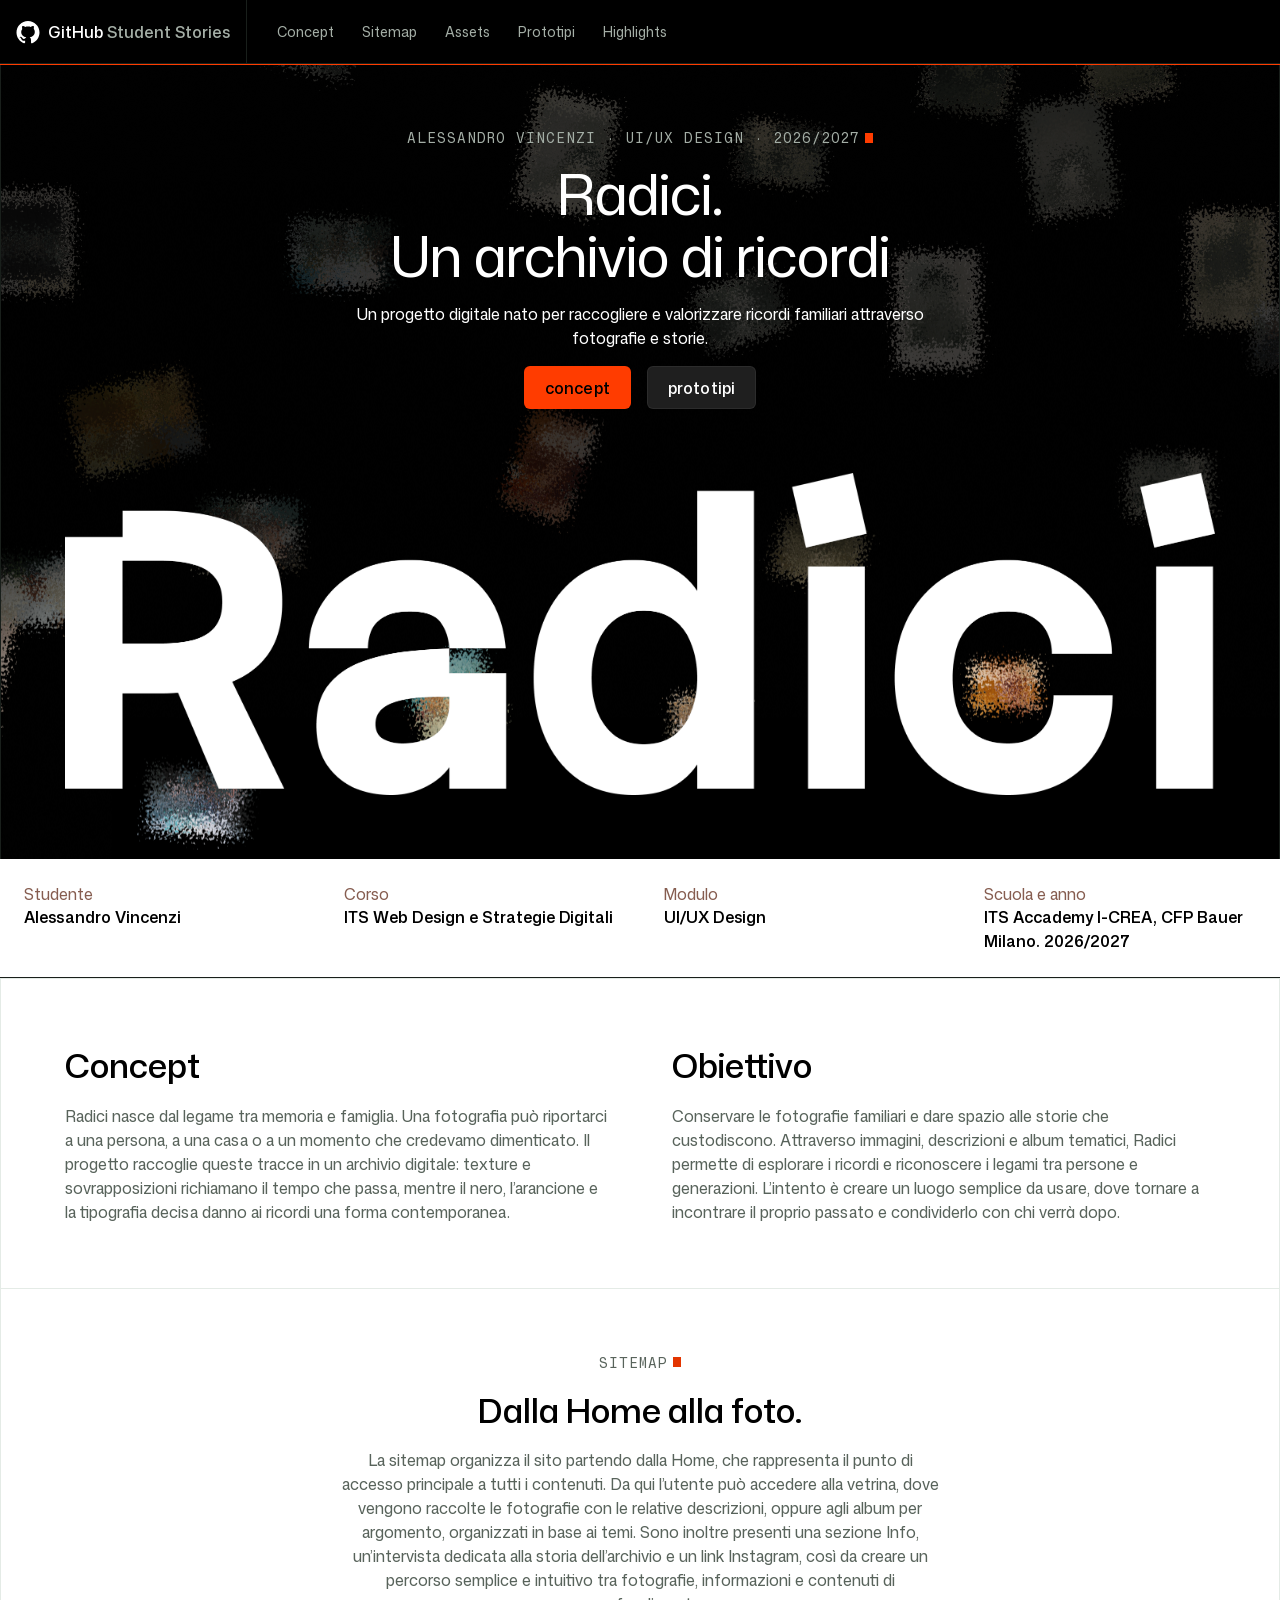
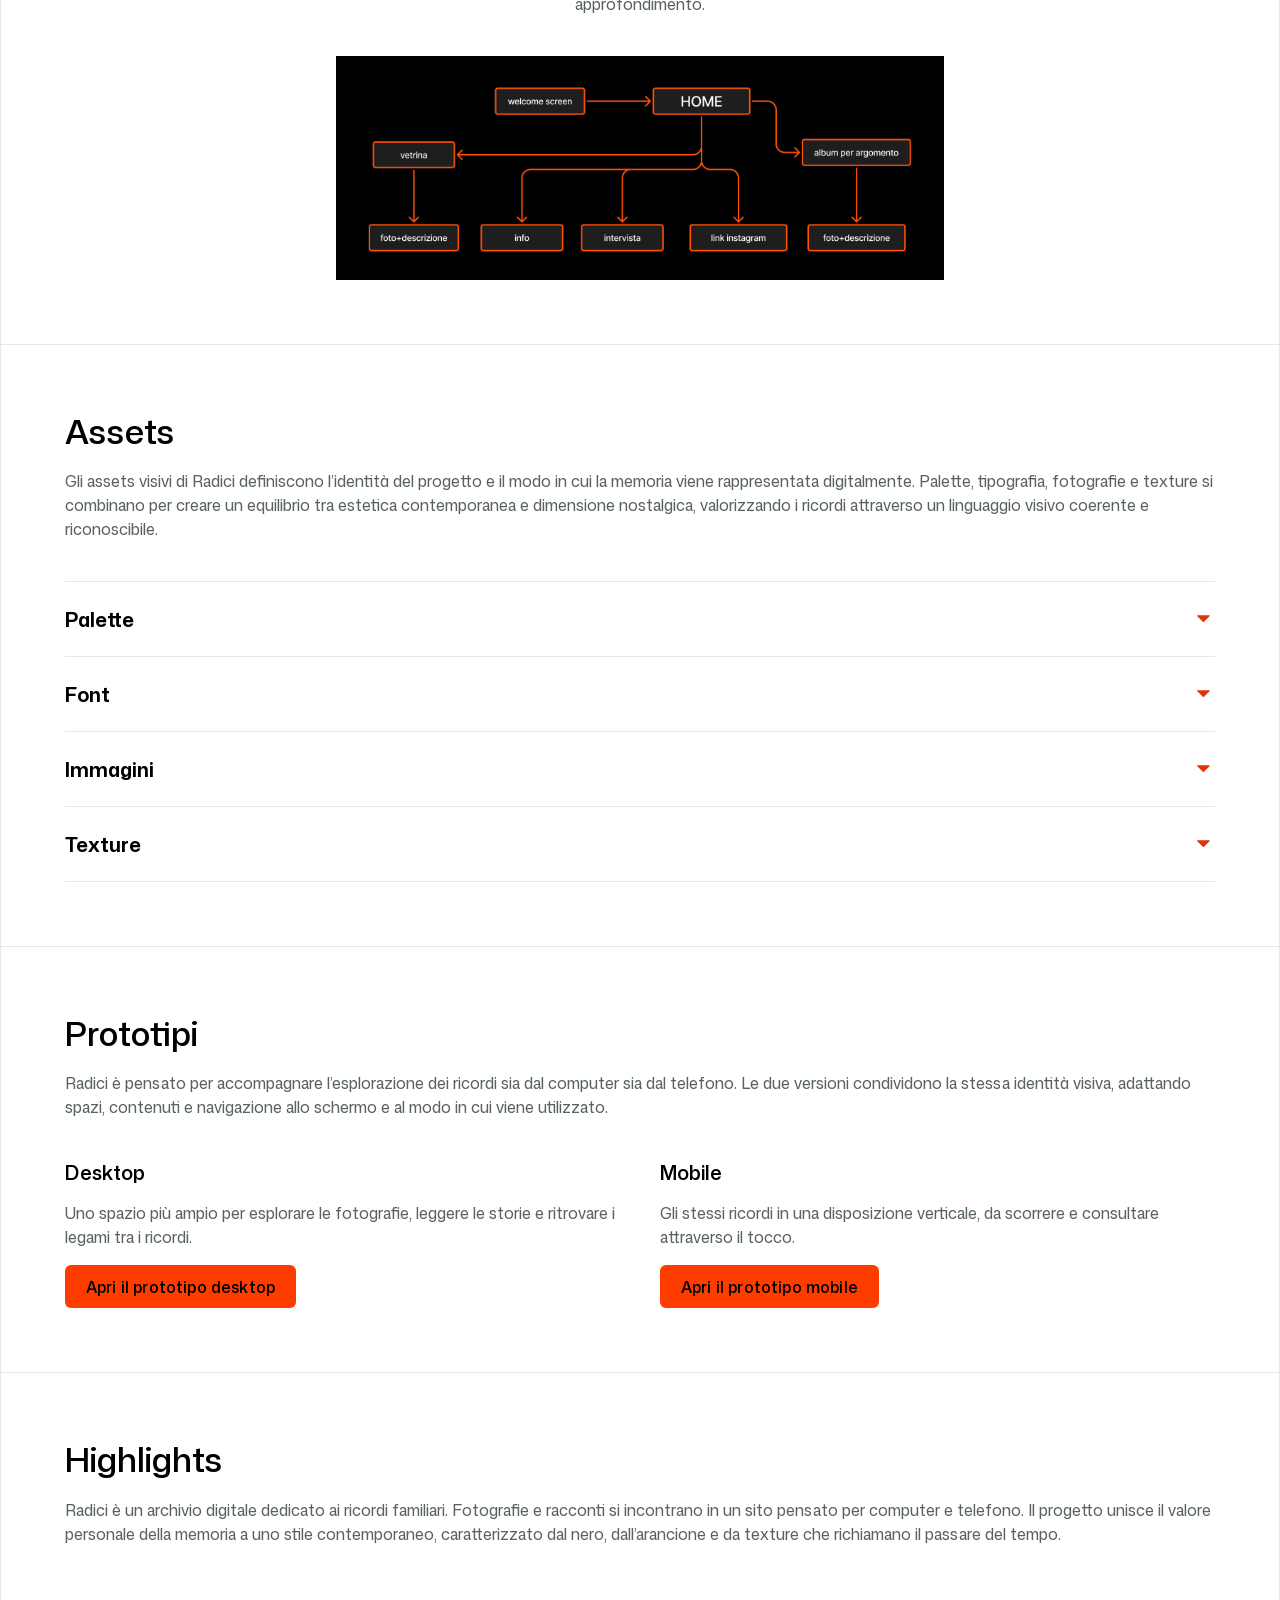
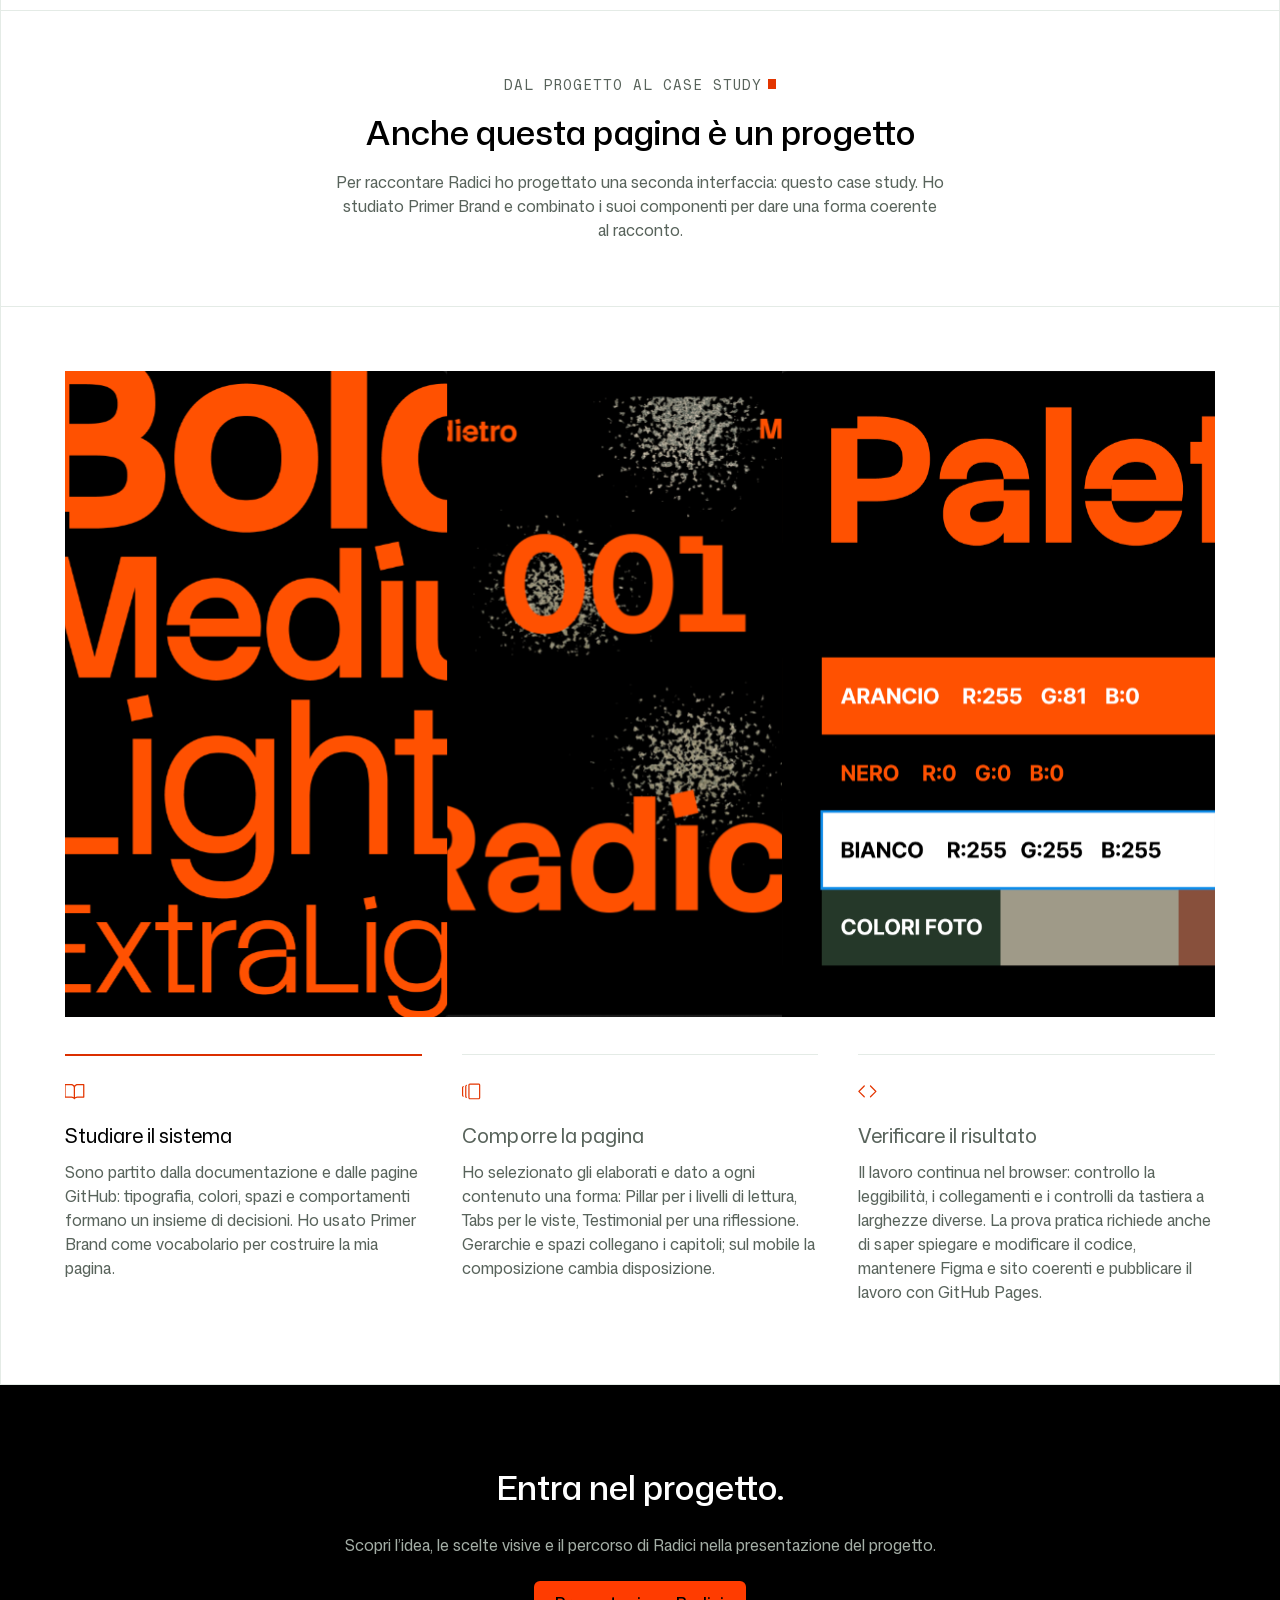
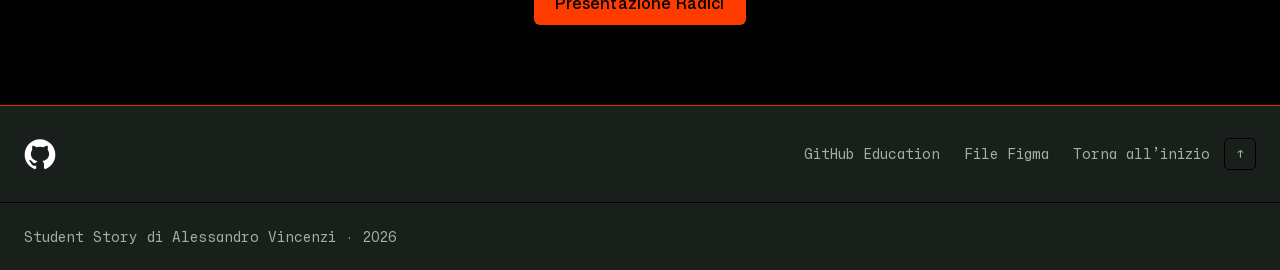
==== commit 858e3969: "quasi" ====
--- a/index.html
+++ b/index.html
@@ -130,48 +130,46 @@
 
     </section>
 
-<!-- ===== CONCEPT E OBIETTIVO DI RADICI ===== -->
-<section class="theme-light border-top"
-         id="concept"
-         aria-labelledby="concept-title">
-
-  <div class="container border-inline concept-content">
-
-    <!-- Concept: l’idea e l’atmosfera del progetto -->
-    <div class="concept-part">
-      <h2 class="heading heading-size-4" id="concept-title">
-        Concept
-      </h2>
-
-      <p class="text text-size-200 color-muted">
-        Radici nasce dal legame tra memoria e famiglia. Una fotografia
-        può riportarci a una persona, a una casa o a un momento che
-        credevamo dimenticato. Il progetto raccoglie queste tracce
-        in un archivio digitale: texture e sovrapposizioni richiamano
-        il tempo che passa, mentre il nero, l’arancione e la tipografia
-        decisa danno ai ricordi una forma contemporanea.
-      </p>
-    </div>
-
-    <!-- Obiettivo: ciò che il progetto vuole rendere possibile -->
-    <div class="concept-part">
-      <h2 class="heading heading-size-4">
-        Obiettivo
-      </h2>
-
-      <p class="text text-size-200 color-muted">
-        Conservare le fotografie familiari e dare spazio alle storie
-        che custodiscono. Attraverso immagini, descrizioni e album
-        tematici, Radici permette di esplorare i ricordi e riconoscere
-        i legami tra persone e generazioni. L’intento è creare un luogo
-        semplice da usare, dove tornare a incontrare il proprio passato
-        e condividerlo con chi verrà dopo.
-      </p>
-    </div>
-
-  </div>
-</section>
-    
+    <!-- ===== CONCEPT E OBIETTIVO DI RADICI ===== -->
+    <section class="theme-light border-top" id="concept" aria-labelledby="concept-title">
+
+      <div class="container border-inline concept-content">
+
+        <!-- Concept: l’idea e l’atmosfera del progetto -->
+        <div class="concept-part">
+          <h2 class="heading heading-size-4" id="concept-title">
+            Concept
+          </h2>
+
+          <p class="text text-size-200 color-muted">
+            Radici nasce dal legame tra memoria e famiglia. Una fotografia
+            può riportarci a una persona, a una casa o a un momento che
+            credevamo dimenticato. Il progetto raccoglie queste tracce
+            in un archivio digitale: texture e sovrapposizioni richiamano
+            il tempo che passa, mentre il nero, l’arancione e la tipografia
+            decisa danno ai ricordi una forma contemporanea.
+          </p>
+        </div>
+
+        <!-- Obiettivo: ciò che il progetto vuole rendere possibile -->
+        <div class="concept-part">
+          <h2 class="heading heading-size-4">
+            Obiettivo
+          </h2>
+
+          <p class="text text-size-200 color-muted">
+            Conservare le fotografie familiari e dare spazio alle storie
+            che custodiscono. Attraverso immagini, descrizioni e album
+            tematici, Radici permette di esplorare i ricordi e riconoscere
+            i legami tra persone e generazioni. L’intento è creare un luogo
+            semplice da usare, dove tornare a incontrare il proprio passato
+            e condividerlo con chi verrà dopo.
+          </p>
+        </div>
+
+      </div>
+    </section>
+
 
     <!-- ===== SITEMAP: STRUTTURA E PERCORSI DEL SITO ===== -->
     <section class="theme-light border-top" id="sitemap" aria-labelledby="sitemap-title">
@@ -328,8 +326,7 @@
             <summary class="assets-title">
               <h3 class="heading text-size-350">Texture</h3>
 
-              <svg class="icon assets-toggle" viewBox="0 0 22 22"  xmlns="http://www.w3.org/2000/svg"
-                aria-hidden="true">
+              <svg class="icon assets-toggle" viewBox="0 0 22 22" xmlns="http://www.w3.org/2000/svg" aria-hidden="true">
                 <path
                   d="M10.9607 8.2502L16.2708 13.5603C16.5596 13.8491 16.3551 14.3428 15.9467 14.3428L5.32644 14.3428C4.91811 14.3428 4.71361 13.8491 5.00235 13.5604L10.3125 8.2502C10.4915 8.07121 10.7817 8.07121 10.9607 8.2502Z" />
               </svg>
@@ -354,66 +351,85 @@
     </section>
 
     <!-- ===== PROTOTIPI: DESKTOP E MOBILE ===== -->
-<section class="theme-light border-top"
-         id="prototipi"
-         aria-labelledby="prototipi-title">
-
-  <div class="container border-inline prototypes-content">
-
-    <!-- Titolo e presentazione generale -->
-    <div class="prototypes-intro">
-      <h2 class="heading heading-size-4" id="prototipi-title">
-        Prototipi
-      </h2>
-
-      <p class="text text-size-200 color-muted">
-        Radici è pensato per accompagnare l’esplorazione dei ricordi
-        sia dal computer sia dal telefono. Le due versioni condividono
-        la stessa identità visiva, adattando spazi, contenuti e
-        navigazione allo schermo e al modo in cui viene utilizzato.
-      </p>
-    </div>
-
-    <!-- Due versioni affiancate sul computer -->
-    <div class="prototypes-grid">
-
-      <!-- Versione desktop -->
-      <div class="prototypes-card">
-        <h3 class="heading text-size-350">
-          Desktop
-        </h3>
+    <section class="theme-light border-top" id="prototipi" aria-labelledby="prototipi-title">
+
+      <div class="container border-inline prototypes-content">
+
+        <!-- Titolo e presentazione generale -->
+        <div class="prototypes-intro">
+          <h2 class="heading heading-size-4" id="prototipi-title">
+            Prototipi
+          </h2>
+
+          <p class="text text-size-200 color-muted">
+            Radici è pensato per accompagnare l’esplorazione dei ricordi
+            sia dal computer sia dal telefono. Le due versioni condividono
+            la stessa identità visiva, adattando spazi, contenuti e
+            navigazione allo schermo e al modo in cui viene utilizzato.
+          </p>
+        </div>
+
+        <!-- Due versioni affiancate sul computer -->
+        <div class="prototypes-grid">
+
+          <!-- Versione desktop -->
+          <div class="prototypes-card">
+            <h3 class="heading text-size-350">
+              Desktop
+            </h3>
+
+            <p class="text text-size-200 color-muted">
+              Uno spazio più ampio per esplorare le fotografie,
+              leggere le storie e ritrovare i legami tra i ricordi.
+            </p>
+
+            <a class="button button-primary"
+              href="https://www.figma.com/proto/RPKhuICmP1PB2R2X6ROcRd/Untitled?node-id=1-447&amp;viewport=-1228%2C-466%2C0.08&amp;t=2aXjfGgLoQG9gwPo-1&amp;scaling=scale-down-width&amp;content-scaling=fixed&amp;starting-point-node-id=1%3A2165&amp;show-proto-sidebar=1&amp;page-id=0%3A1">
+              Apri il prototipo desktop
+            </a>
+          </div>
+
+          <!-- Versione mobile -->
+          <div class="prototypes-card">
+            <h3 class="heading text-size-350">
+              Mobile
+            </h3>
+
+            <p class="text text-size-200 color-muted">
+              Gli stessi ricordi in una disposizione verticale,
+              da scorrere e consultare attraverso il tocco.
+            </p>
+
+            <a class="button button-primary"
+              href="https://www.figma.com/proto/RPKhuICmP1PB2R2X6ROcRd/Untitled?node-id=1-435&amp;viewport=-7696%2C-2299%2C0.26&amp;t=7cbzVlDdojjIRh7x-1&amp;scaling=scale-down&amp;content-scaling=fixed&amp;starting-point-node-id=1%3A444&amp;show-proto-sidebar=1&amp;page-id=0%3A1">
+              Apri il prototipo mobile
+            </a>
+          </div>
+
+        </div>
+      </div>
+    </section>
+
+    <!-- ===== HIGHLIGHTS: RIASSUNTO DEL PROGETTO ===== -->
+    <section class="theme-light border-top" id="highlights" aria-labelledby="highlights-title">
+
+      <div class="container border-inline highlights-content">
+
+        <h2 class="heading heading-size-4" id="highlights-title">
+          Highlights
+        </h2>
 
         <p class="text text-size-200 color-muted">
-          Uno spazio più ampio per esplorare le fotografie,
-          leggere le storie e ritrovare i legami tra i ricordi.
+          Radici è un archivio digitale dedicato ai ricordi familiari.
+          Fotografie e racconti si incontrano in un sito pensato per
+          computer e telefono. Il progetto unisce il valore personale
+          della memoria a uno stile contemporaneo, caratterizzato dal
+          nero, dall’arancione e da texture che richiamano il passare
+          del tempo.
         </p>
 
-        <a class="button button-primary"
-           href="https://www.figma.com/proto/RPKhuICmP1PB2R2X6ROcRd/Untitled?node-id=1-447&amp;viewport=-1228%2C-466%2C0.08&amp;t=2aXjfGgLoQG9gwPo-1&amp;scaling=scale-down-width&amp;content-scaling=fixed&amp;starting-point-node-id=1%3A2165&amp;show-proto-sidebar=1&amp;page-id=0%3A1">
-          Apri il prototipo desktop
-        </a>
-      </div>
-
-      <!-- Versione mobile -->
-      <div class="prototypes-card">
-        <h3 class="heading text-size-350">
-          Mobile
-        </h3>
-
-        <p class="text text-size-200 color-muted">
-          Gli stessi ricordi in una disposizione verticale,
-          da scorrere e consultare attraverso il tocco.
-        </p>
-
-        <a class="button button-primary"
-           href="https://www.figma.com/proto/RPKhuICmP1PB2R2X6ROcRd/Untitled?node-id=1-435&amp;viewport=-7696%2C-2299%2C0.26&amp;t=7cbzVlDdojjIRh7x-1&amp;scaling=scale-down&amp;content-scaling=fixed&amp;starting-point-node-id=1%3A444&amp;show-proto-sidebar=1&amp;page-id=0%3A1">
-          Apri il prototipo mobile
-        </a>
-      </div>
-
-    </div>
-  </div>
-</section>
+      </div>
+    </section>
 
 
     <!-- ===== CASE STUDY: ANCHE QUESTA PAGINA È UN PROGETTO ===== -->
@@ -585,27 +601,26 @@
 
     </section>
 
-   <!-- ===== PRESENTAZIONE RADICI ===== -->
-<section class="theme-dark" id="progetto" aria-labelledby="progetto-title">
-
-  <div class="container project-cta">
-
-    <h2 class="heading heading-size-4" id="progetto-title">
-      Entra nel progetto.
-    </h2>
-
-    <p class="text text-size-200 color-muted">
-      Scopri l’idea, le scelte visive e il percorso di Radici
-      nella presentazione del progetto.
-    </p>
-
-    <a class="button button-primary"
-       href="https://www.figma.com/deck/Hk25agFCWtSygoaHUryuGe">
-      Presentazione Radici
-    </a>
-
-  </div>
-</section>
+    <!-- ===== PRESENTAZIONE RADICI ===== -->
+    <section class="theme-dark" id="progetto" aria-labelledby="progetto-title">
+
+      <div class="container project-cta">
+
+        <h2 class="heading heading-size-4" id="progetto-title">
+          Entra nel progetto.
+        </h2>
+
+        <p class="text text-size-200 color-muted">
+          Scopri l’idea, le scelte visive e il percorso di Radici
+          nella presentazione del progetto.
+        </p>
+
+        <a class="button button-primary" href="https://www.figma.com/deck/Hk25agFCWtSygoaHUryuGe">
+          Presentazione Radici
+        </a>
+
+      </div>
+    </section>
 
   </main>
 
--- a/style.css
+++ b/style.css
@@ -1091,6 +1091,7 @@
 .assets-item[open] .assets-toggle {
     transform: rotate(0deg);
 }
+
 /* Voce aperta: evidenzia la linea superiore */
 .assets-item[open] {
     border-top-color: var(--brand-color-accent-primary);
@@ -1244,6 +1245,7 @@
         align-items: flex-start;
     }
 }
+
 /* Concept e Obiettivo: due colonne con testo a sinistra */
 .concept-content {
     display: grid;
@@ -1318,6 +1320,22 @@
         grid-template-columns: 1fr;
     }
 }
+
+/* Highlights: titolo e paragrafo allineati a sinistra */
+.highlights-content {
+    display: grid;
+    gap: 1em;
+    padding: var(--spacing-64);
+    text-align: left;
+}
+
+/* Schermi piccoli: riduce gli spazi */
+@media (max-width: 800px) {
+    .highlights-content {
+        padding: var(--spacing-32) var(--spacing-24);
+    }
+}
+
 /*A cosa servono ::before, ::after e position: relative nelle schede?
 ::before disegna la linea decorativa.
 ::after estende l’area cliccabile del pulsante sulla scheda. 
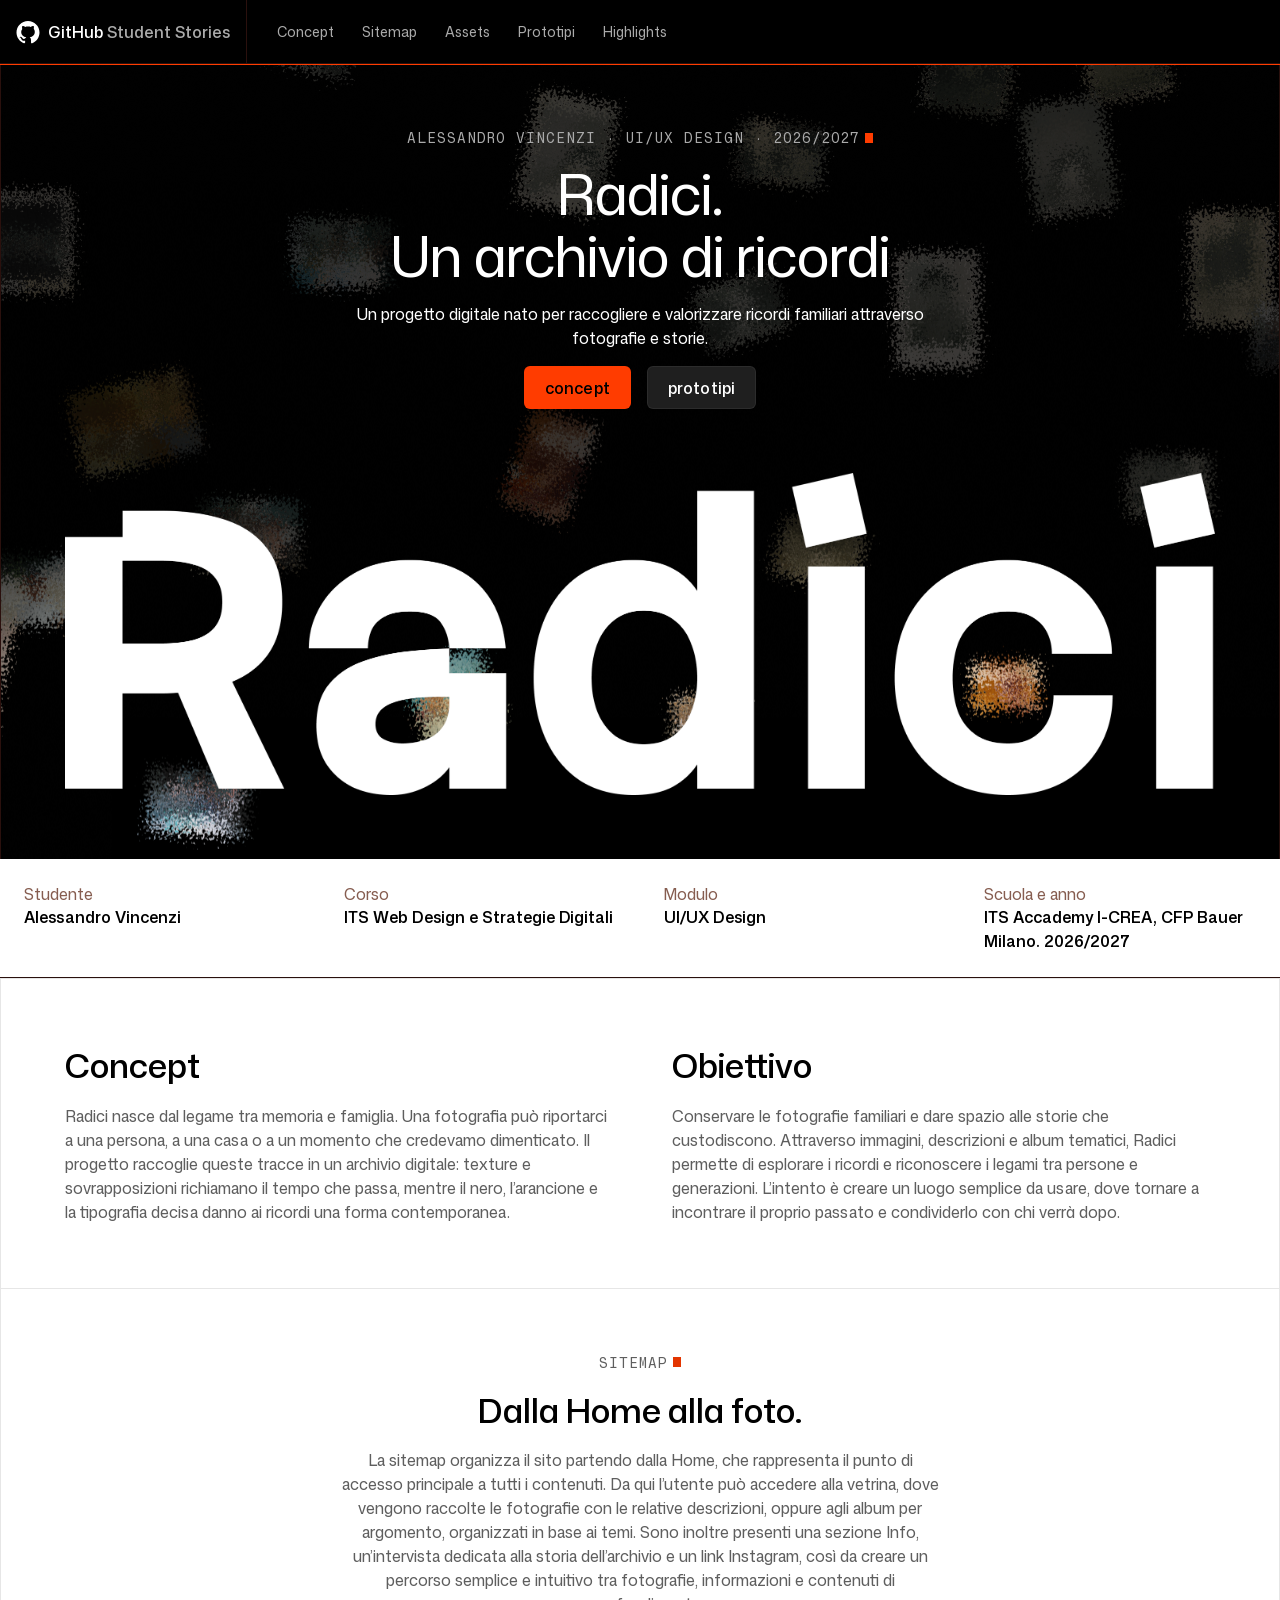
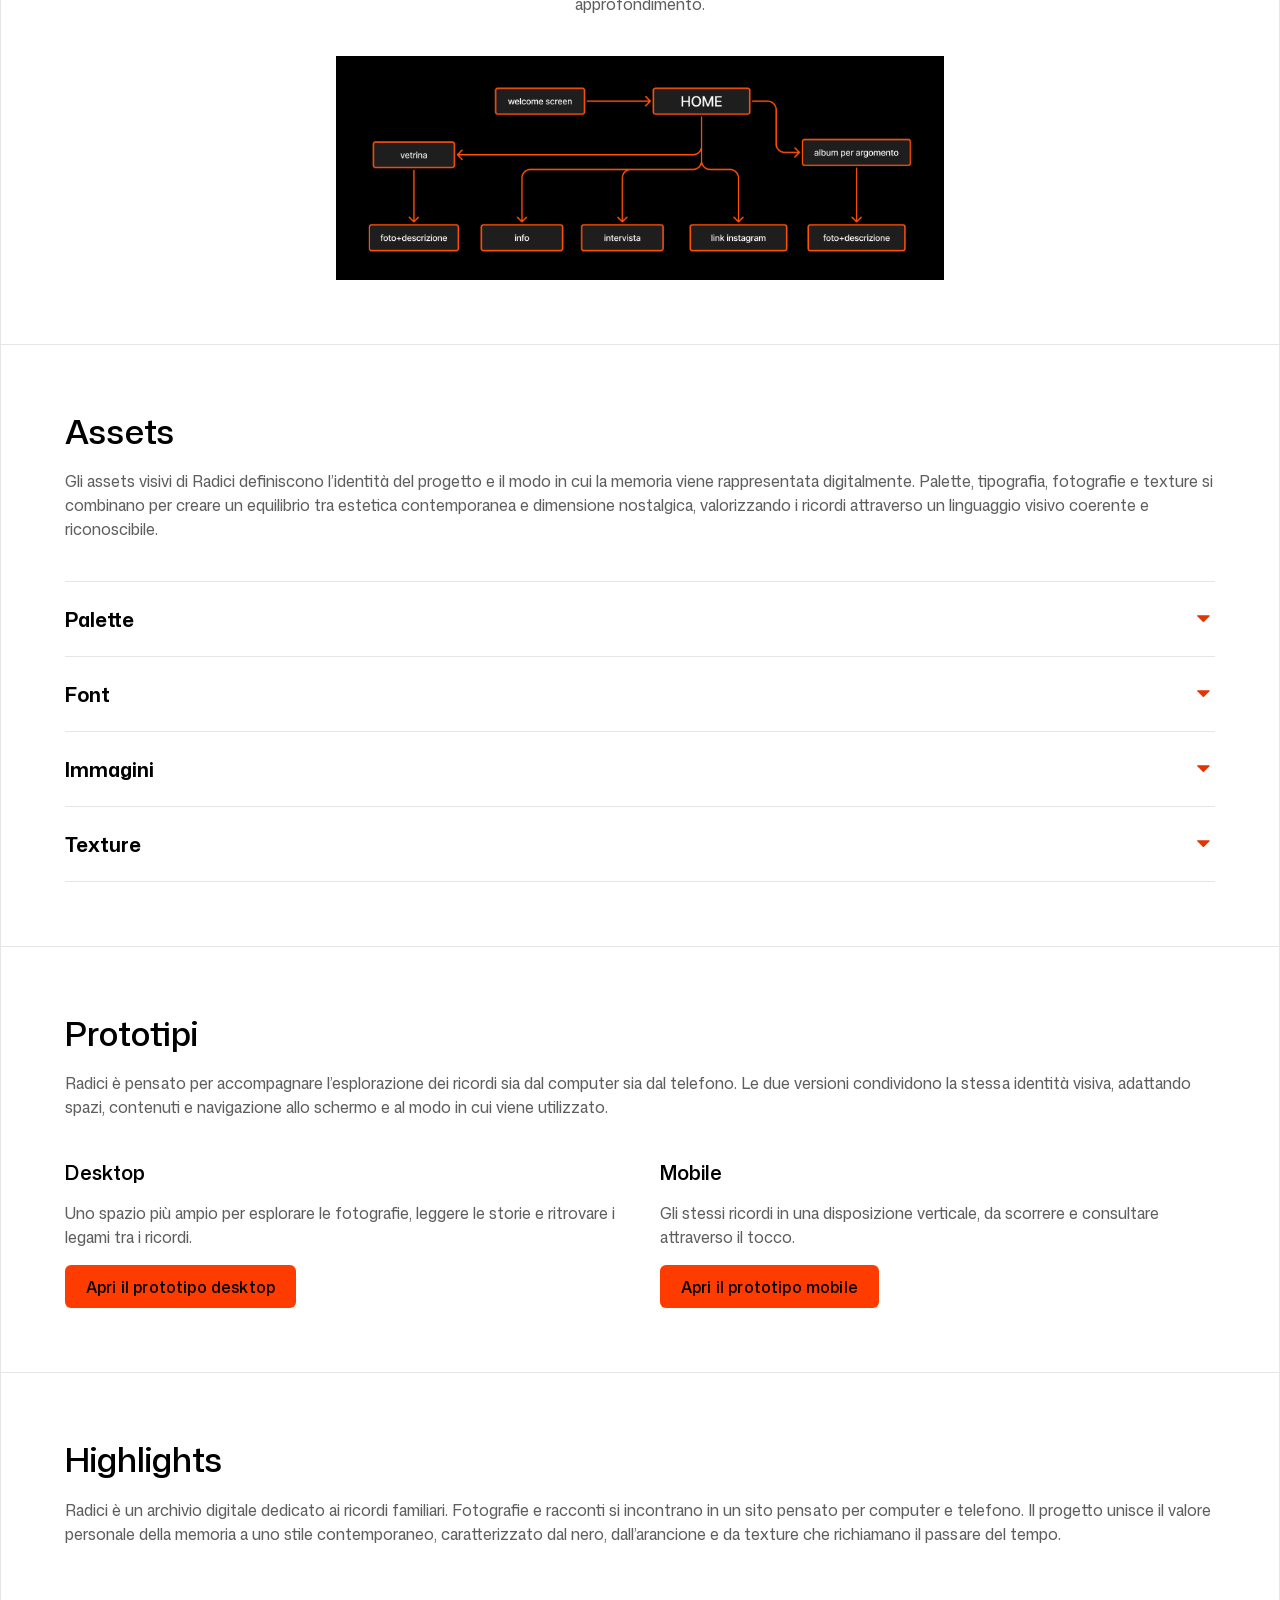
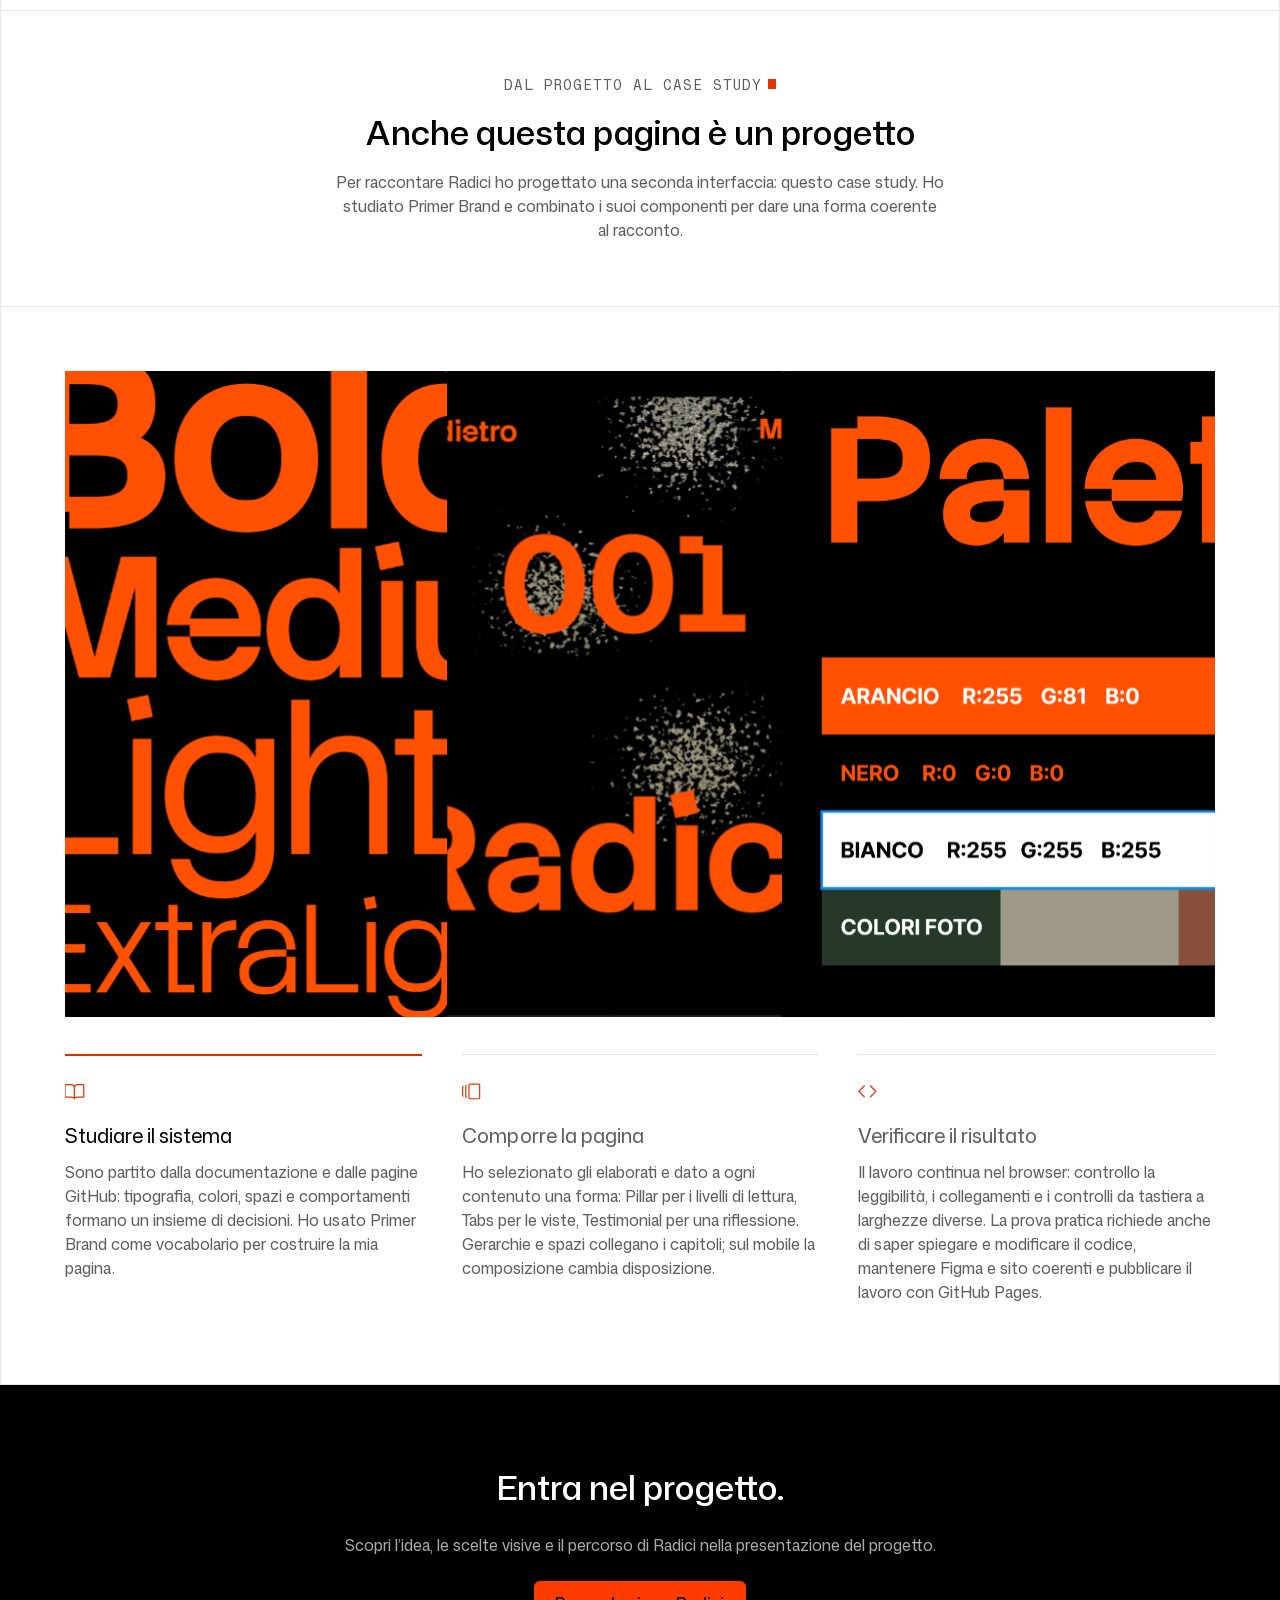
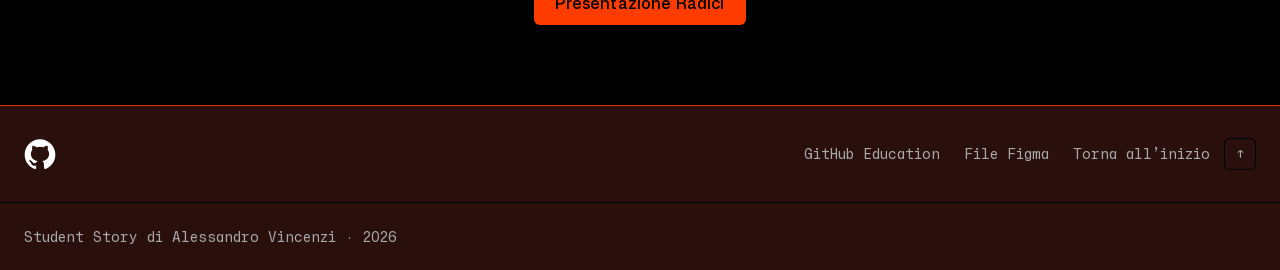
==== commit 60c29287: "ok" ====
--- a/index.html
+++ b/index.html
@@ -92,7 +92,7 @@
         </div>
 
         <!-- Immagine di presentazione del progetto -->
-        <img class="hero-image" src="assets/images/display.png" alt="screenshot desktop della home di sentcell">
+        <img class="hero-image" src="assets/images/display.png" alt="Schermata desktop della Home di Radici">
 
       </div>
     </section>
@@ -211,20 +211,6 @@
     </section>
 
 
-
-
-
-    <!-- Ogni sezione del case study deve avere l'id della voce di menu corrispondente:
-     concept, sitemap, assets, prototipi, highlights.
-     Un link href="#assets" porta all’elemento con id="assets".
-     Quando costruirai le sezioni vere del case study, ognuna dovrà avere l’id della sua voce di menu,
-     scritto con le stesse lettere. Fino ad allora i link del menu non portano da nessuna parte,
-     e il menu mobile resta aperto quando scegli una voce:
-     il codice della lezione 02 lo chiude solo se la destinazione esiste. -->
-
-
-
-
     <!-- ===== ASSETS: MATERIALI VISIVI DEL PROGETTO ===== -->
     <section class="theme-light border-top" id="assets" aria-labelledby="assets-title">
 
@@ -250,7 +236,7 @@
         <div class="assets-list">
 
           <!-- Palette -->
-          <details class="assets-item">
+          <details class="assets-item" name="assets">
             <summary class="assets-title">
               <h3 class="heading text-size-350">Palette</h3>
 
@@ -274,7 +260,7 @@
           </details>
 
           <!-- Font -->
-          <details class="assets-item">
+          <details class="assets-item" name="assets">
             <summary class="assets-title">
               <h3 class="heading text-size-350">Font</h3>
 
@@ -298,7 +284,7 @@
           </details>
 
           <!-- Immagini -->
-          <details class="assets-item">
+          <details class="assets-item" name="assets">
             <summary class="assets-title">
               <h3 class="heading text-size-350">Immagini</h3>
 
@@ -322,7 +308,7 @@
           </details>
 
           <!-- Texture -->
-          <details class="assets-item">
+          <details class="assets-item" name="assets">
             <summary class="assets-title">
               <h3 class="heading text-size-350">Texture</h3>
 
--- a/style.css
+++ b/style.css
@@ -38,9 +38,9 @@
     --font-mono: "Mona Sans Mono";
     --color-black: #000;
     --color-white: #fff;
-    --color-muted: #A4AEA6;
-    --color-border-muted: #191F1B;
-    --color-border-muted-fixed: #E4EBE6;
+    --color-muted: #AAAAAA;
+    --color-border-muted: #2a100d;
+    --color-border-muted-fixed: #E6E6E6;
     --color-cursor: #ff3c00;
     --color-button-primary-bg: #ff3c00;
     --icon-size: 1.25em;
@@ -297,11 +297,11 @@
     --navigation-title-line-height: var(--text-100-line-height);
     --navigation-link-font-size: var(--text-100-font-size);
     --navigation-link-padding: 1em;
-    --navigation-link-hover-background: #151D17;
+    --navigation-link-hover-background: #191919;
     --navigation-toggle-font-size: 1em;
     --navigation-toggle-width: 3em;
     --navigation-toggle-padding: 0.25em 0.75em;
-    --navigation-toggle-open-background: #090D0A;
+    --navigation-toggle-open-background: #101010;
     --navigation-icon-size: 1em;
     --navigation-reveal-duration: 0.5s;
     --navigation-reveal-easing: ease;
@@ -713,12 +713,10 @@
     font-weight: var(--font-weight-semibold);
 }
 
-
 /* Paragrafo: limite di larghezza quando la variabile è disponibile */
 .paragraph {
     max-width: var(--hero-text-max-width);
 }
-
 
 /* Titolo della sezione: dimensione, peso e righe equilibrate */
 .heading-size-4 {
@@ -732,7 +730,7 @@
 
 /* Tema chiaro: colori ereditati dagli elementi della sezione bianca */
 .theme-light {
-    --color-muted: #58635B;
+    --color-muted:#5E5E5E;
     --color-border-muted: var(--color-border-muted-fixed);
     --color-cursor: var(--icon-color);
 
@@ -742,7 +740,7 @@
 
 /* Tema scuro: testo chiaro e fondo nero */
 .theme-dark {
-    --color-muted: #A4AEA6;
+    --color-muted: #AAAAAA;
     background: var(--color-black);
     color: var(--color-white);
 }
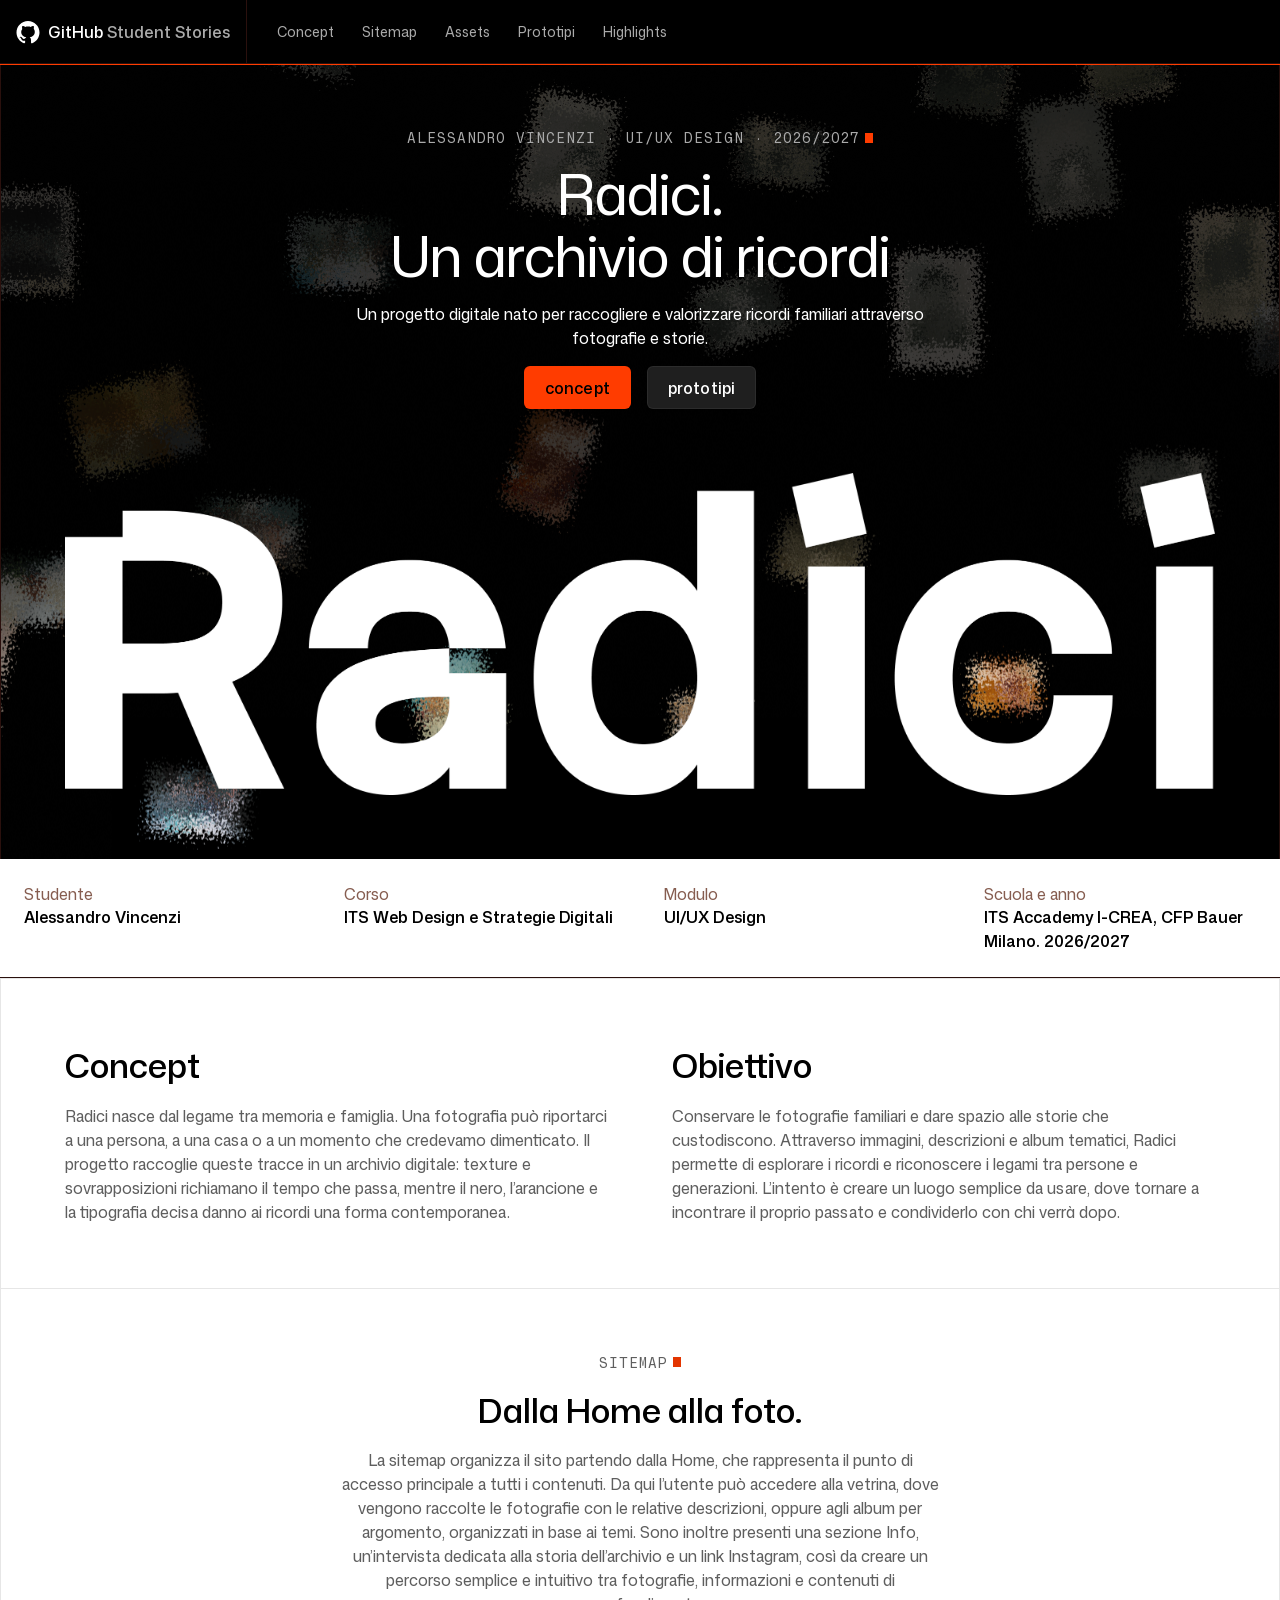
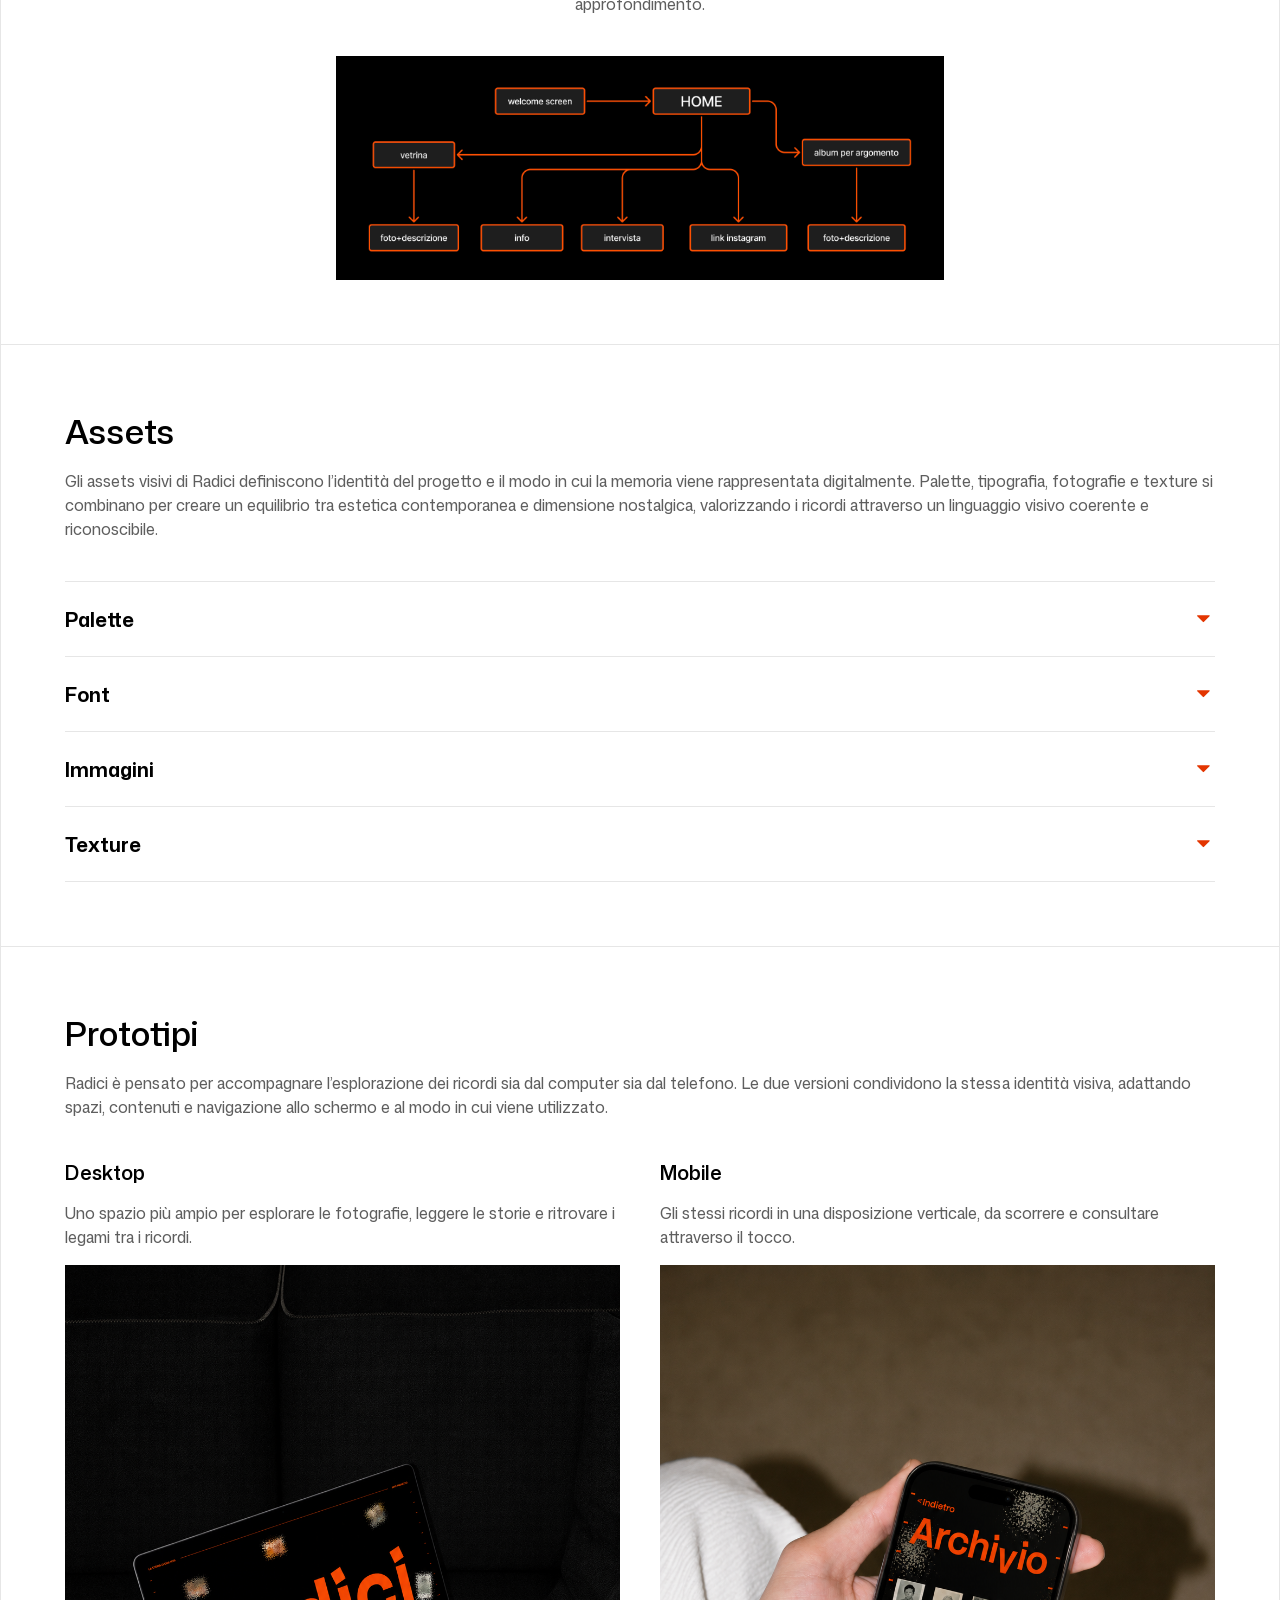
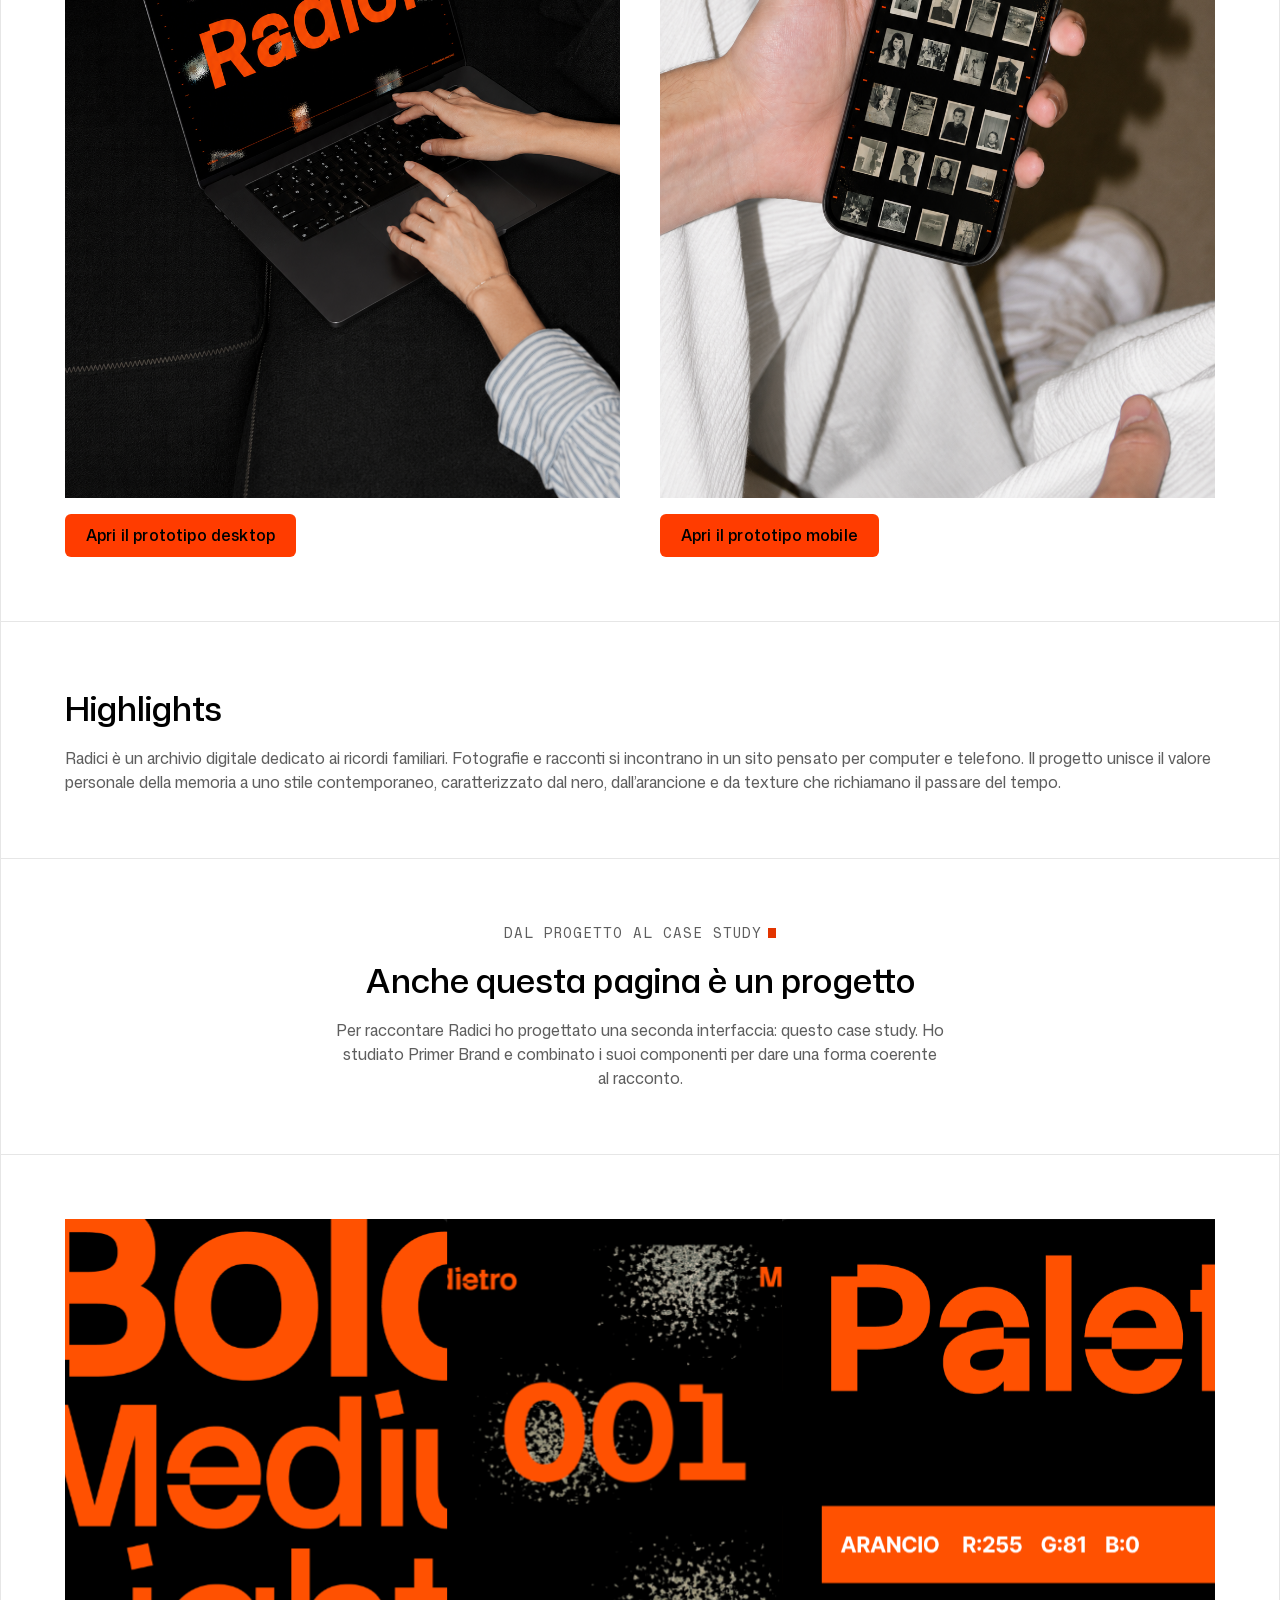
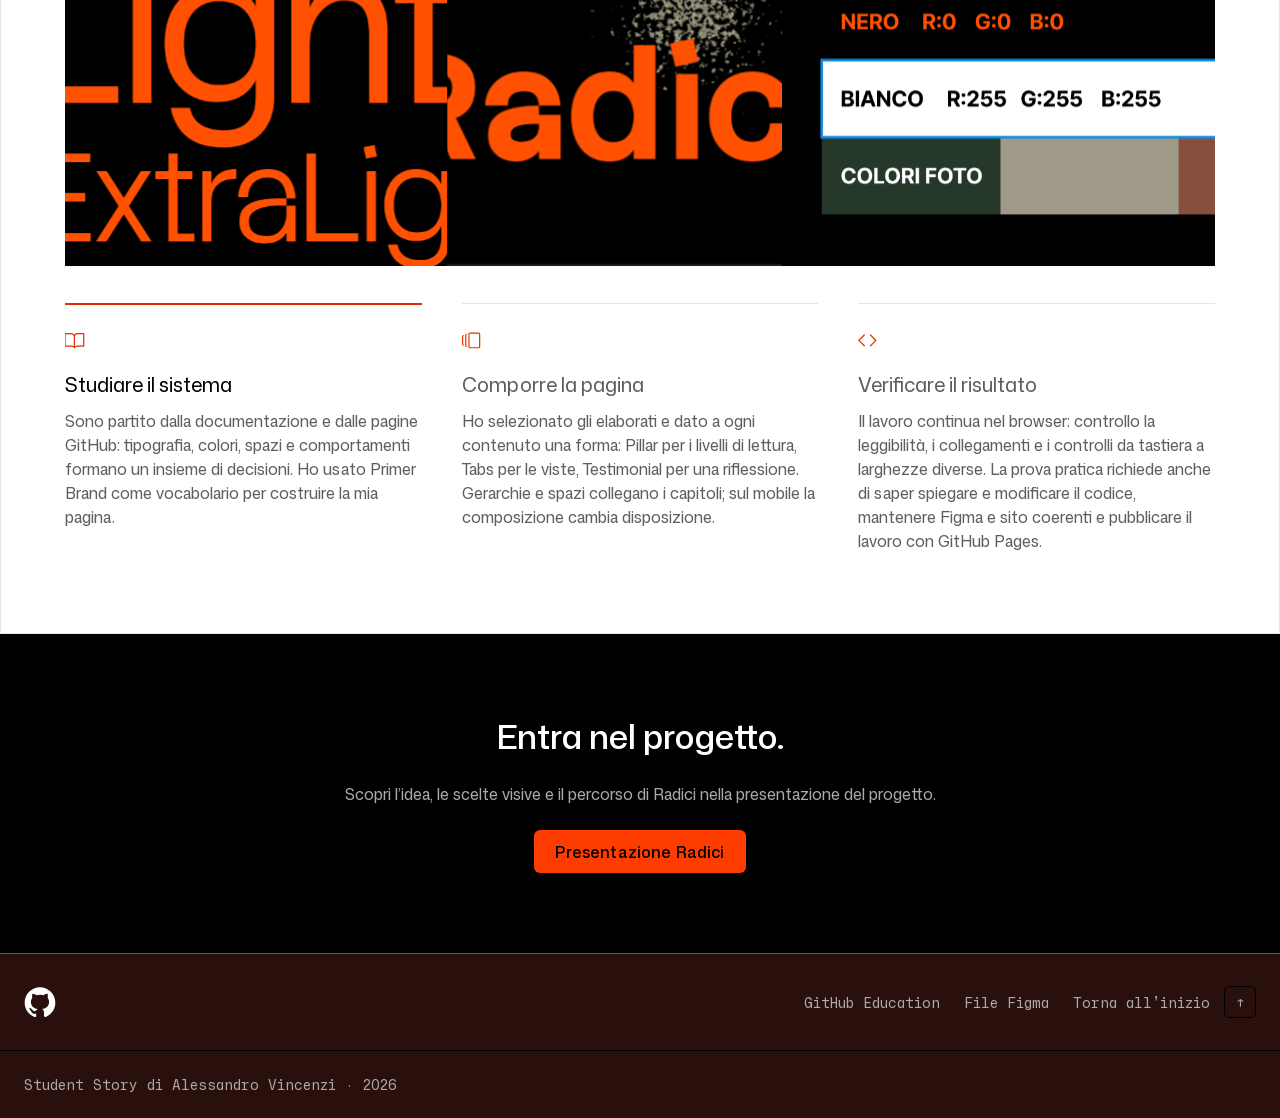
==== commit a00e366a: "dai" ====
--- a/index.html
+++ b/index.html
@@ -368,7 +368,9 @@
               Uno spazio più ampio per esplorare le fotografie,
               leggere le storie e ritrovare i legami tra i ricordi.
             </p>
-
+            <!-- Anteprima del prototipo desktop -->
+            <img class="prototypes-image" src="assets/images/anteprimadesktop.png"
+              alt="Anteprima della versione desktop di Radici">
             <a class="button button-primary"
               href="https://www.figma.com/proto/RPKhuICmP1PB2R2X6ROcRd/Untitled?node-id=1-447&amp;viewport=-1228%2C-466%2C0.08&amp;t=2aXjfGgLoQG9gwPo-1&amp;scaling=scale-down-width&amp;content-scaling=fixed&amp;starting-point-node-id=1%3A2165&amp;show-proto-sidebar=1&amp;page-id=0%3A1">
               Apri il prototipo desktop
@@ -385,6 +387,10 @@
               Gli stessi ricordi in una disposizione verticale,
               da scorrere e consultare attraverso il tocco.
             </p>
+
+            <!-- Anteprima del prototipo mobile -->
+            <img class="prototypes-image" src="assets/images/anteprimamobile.png"
+              alt="Anteprima della versione mobile di Radici">
 
             <a class="button button-primary"
               href="https://www.figma.com/proto/RPKhuICmP1PB2R2X6ROcRd/Untitled?node-id=1-435&amp;viewport=-7696%2C-2299%2C0.26&amp;t=7cbzVlDdojjIRh7x-1&amp;scaling=scale-down&amp;content-scaling=fixed&amp;starting-point-node-id=1%3A444&amp;show-proto-sidebar=1&amp;page-id=0%3A1">
--- a/style.css
+++ b/style.css
@@ -730,7 +730,7 @@
 
 /* Tema chiaro: colori ereditati dagli elementi della sezione bianca */
 .theme-light {
-    --color-muted:#5E5E5E;
+    --color-muted: #5E5E5E;
     --color-border-muted: var(--color-border-muted-fixed);
     --color-cursor: var(--icon-color);
 
@@ -1334,7 +1334,9 @@
     }
 }
 
-/*A cosa servono ::before, ::after e position: relative nelle schede?
-::before disegna la linea decorativa.
-::after estende l’area cliccabile del pulsante sulla scheda. 
-position: relative sulla voce offre il riferimento per posizionare queste parti con absolute*/+/* Anteprime dei prototipi: seguono la larghezza del blocco */
+.prototypes-image {
+    display: block;
+    width: 100%;
+    height: auto;
+}
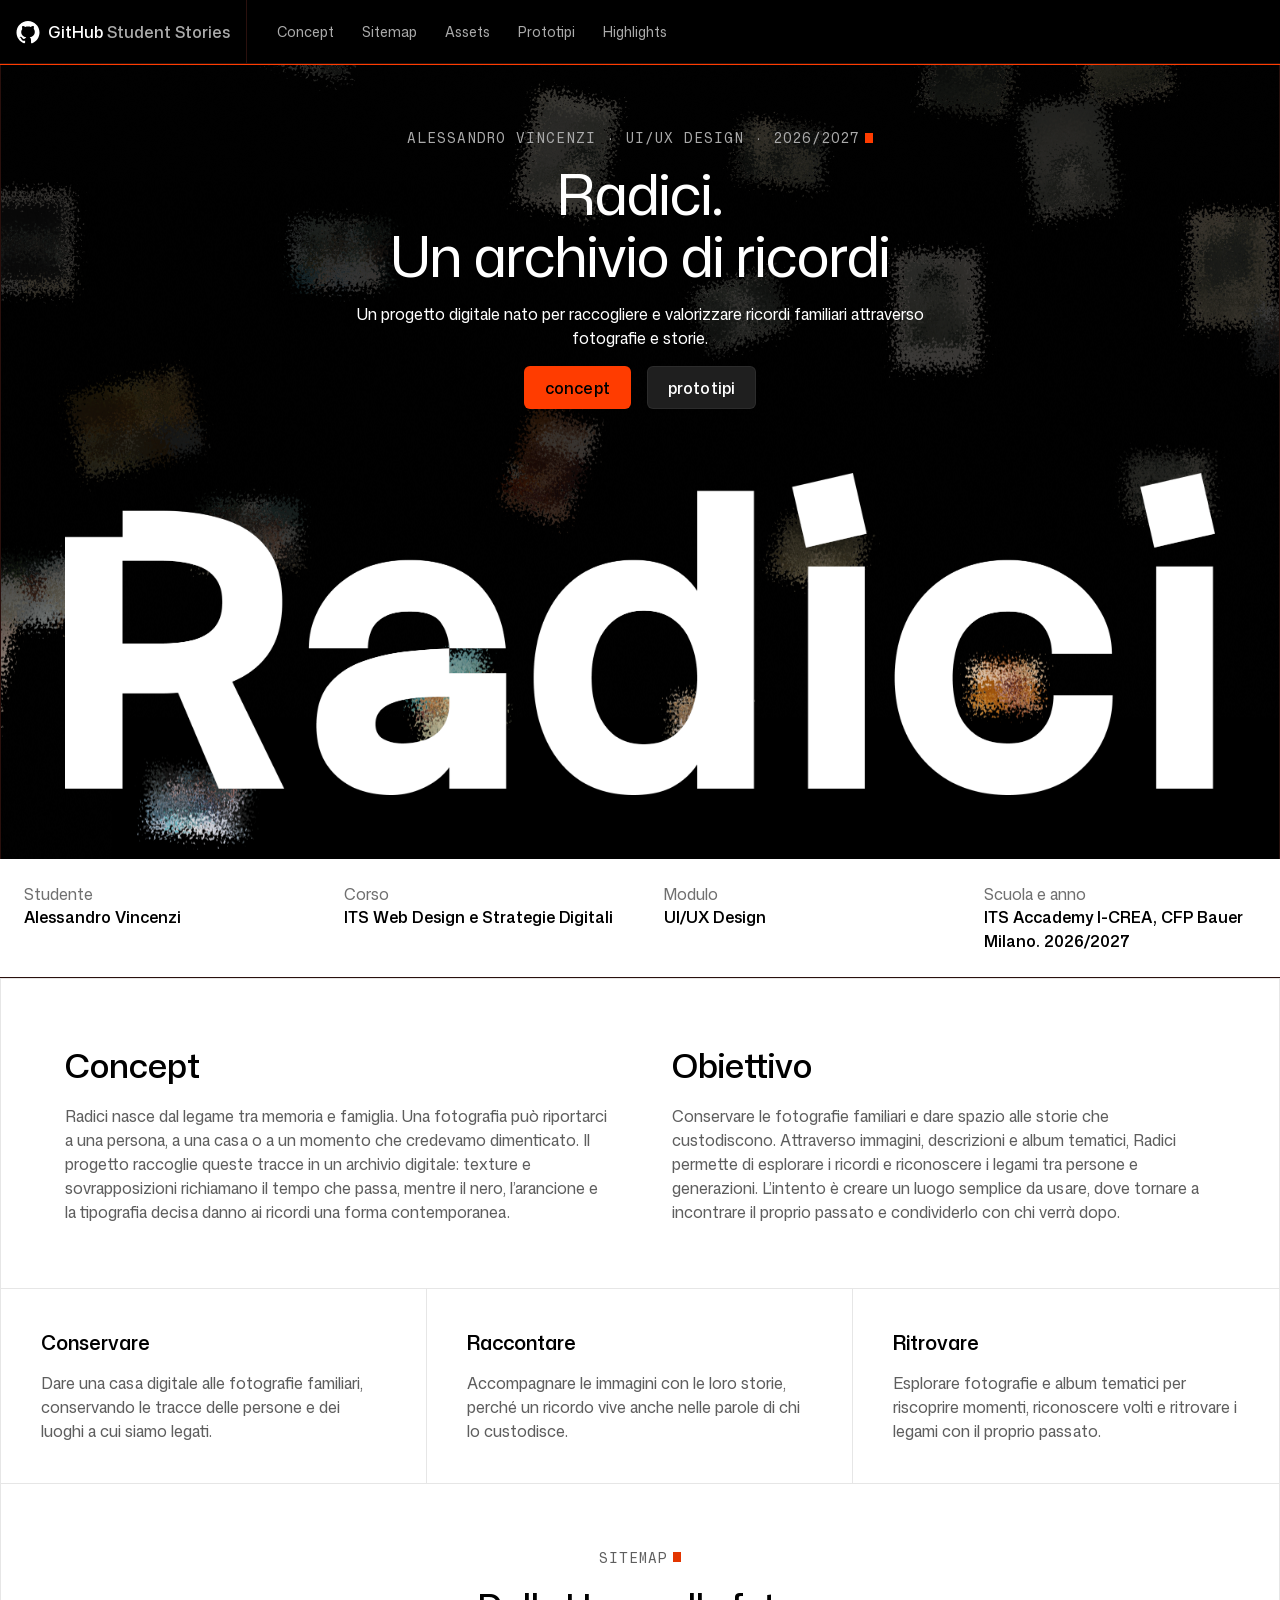
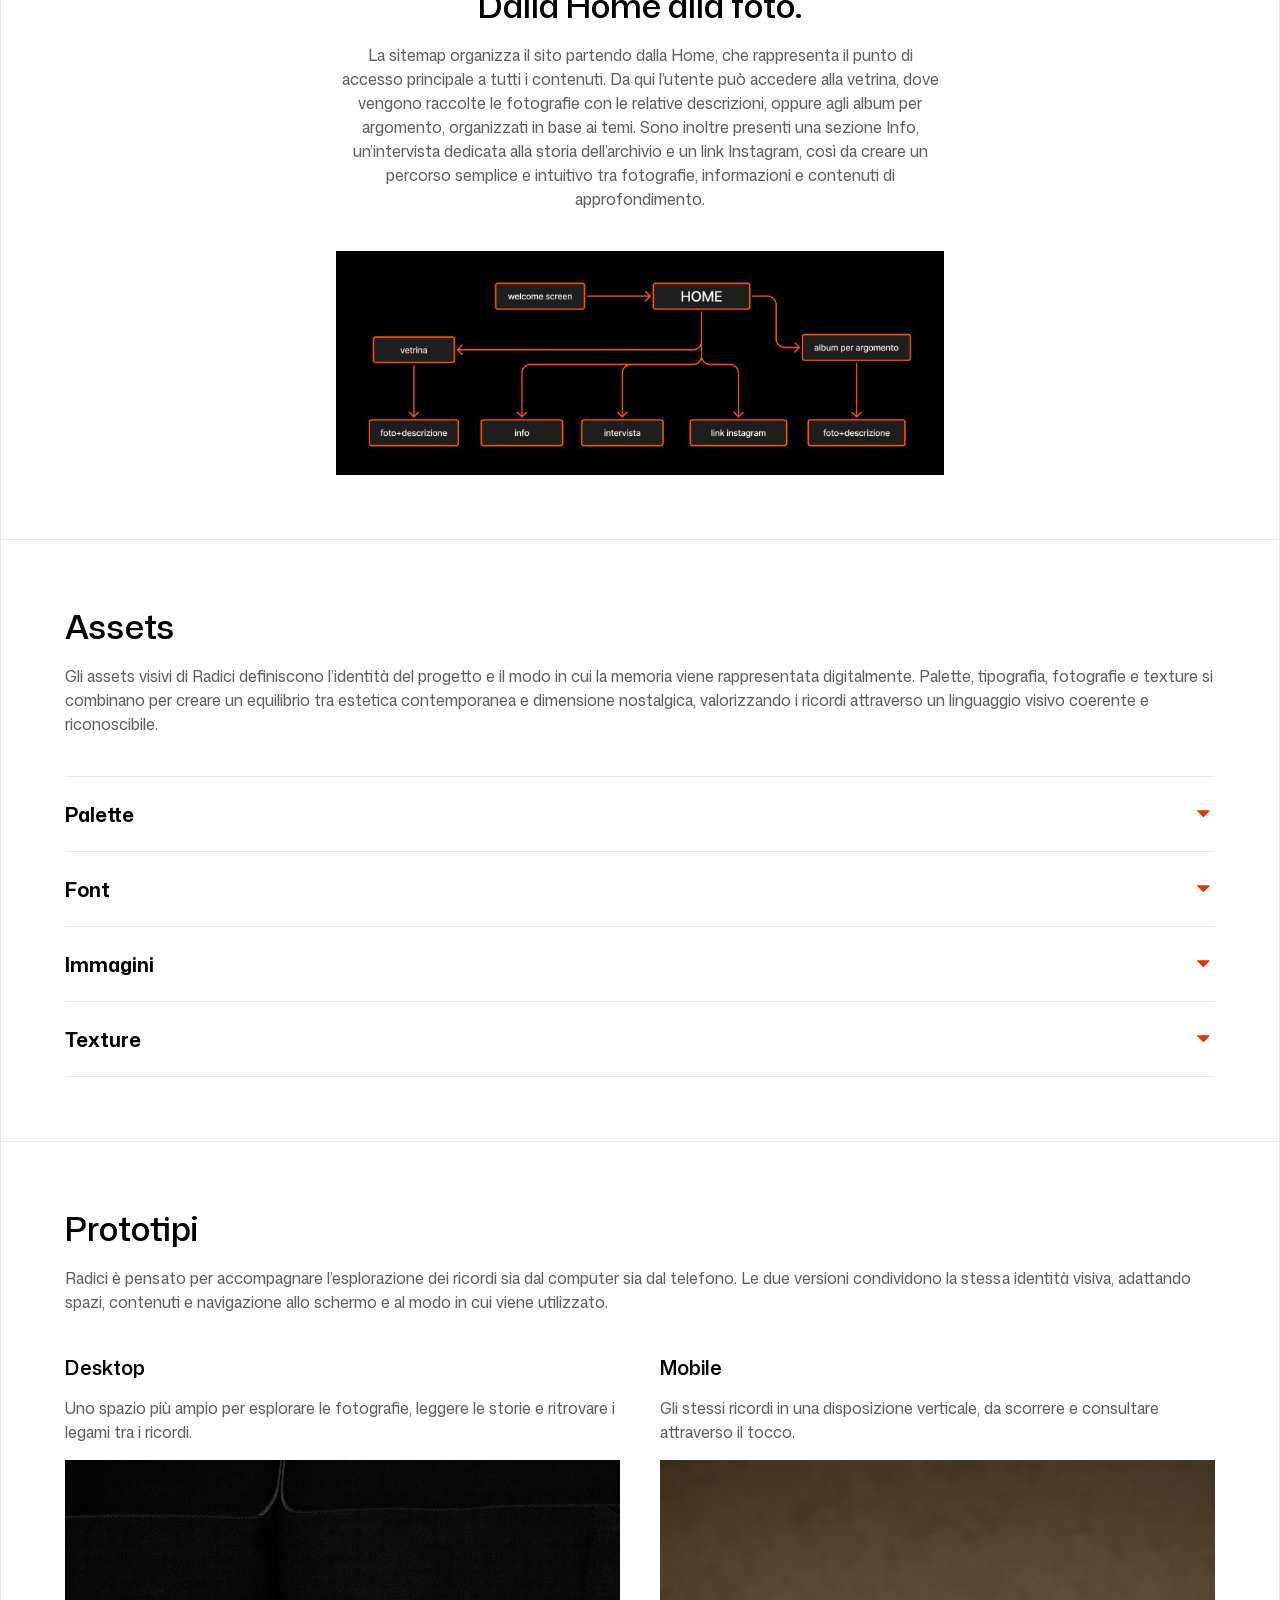
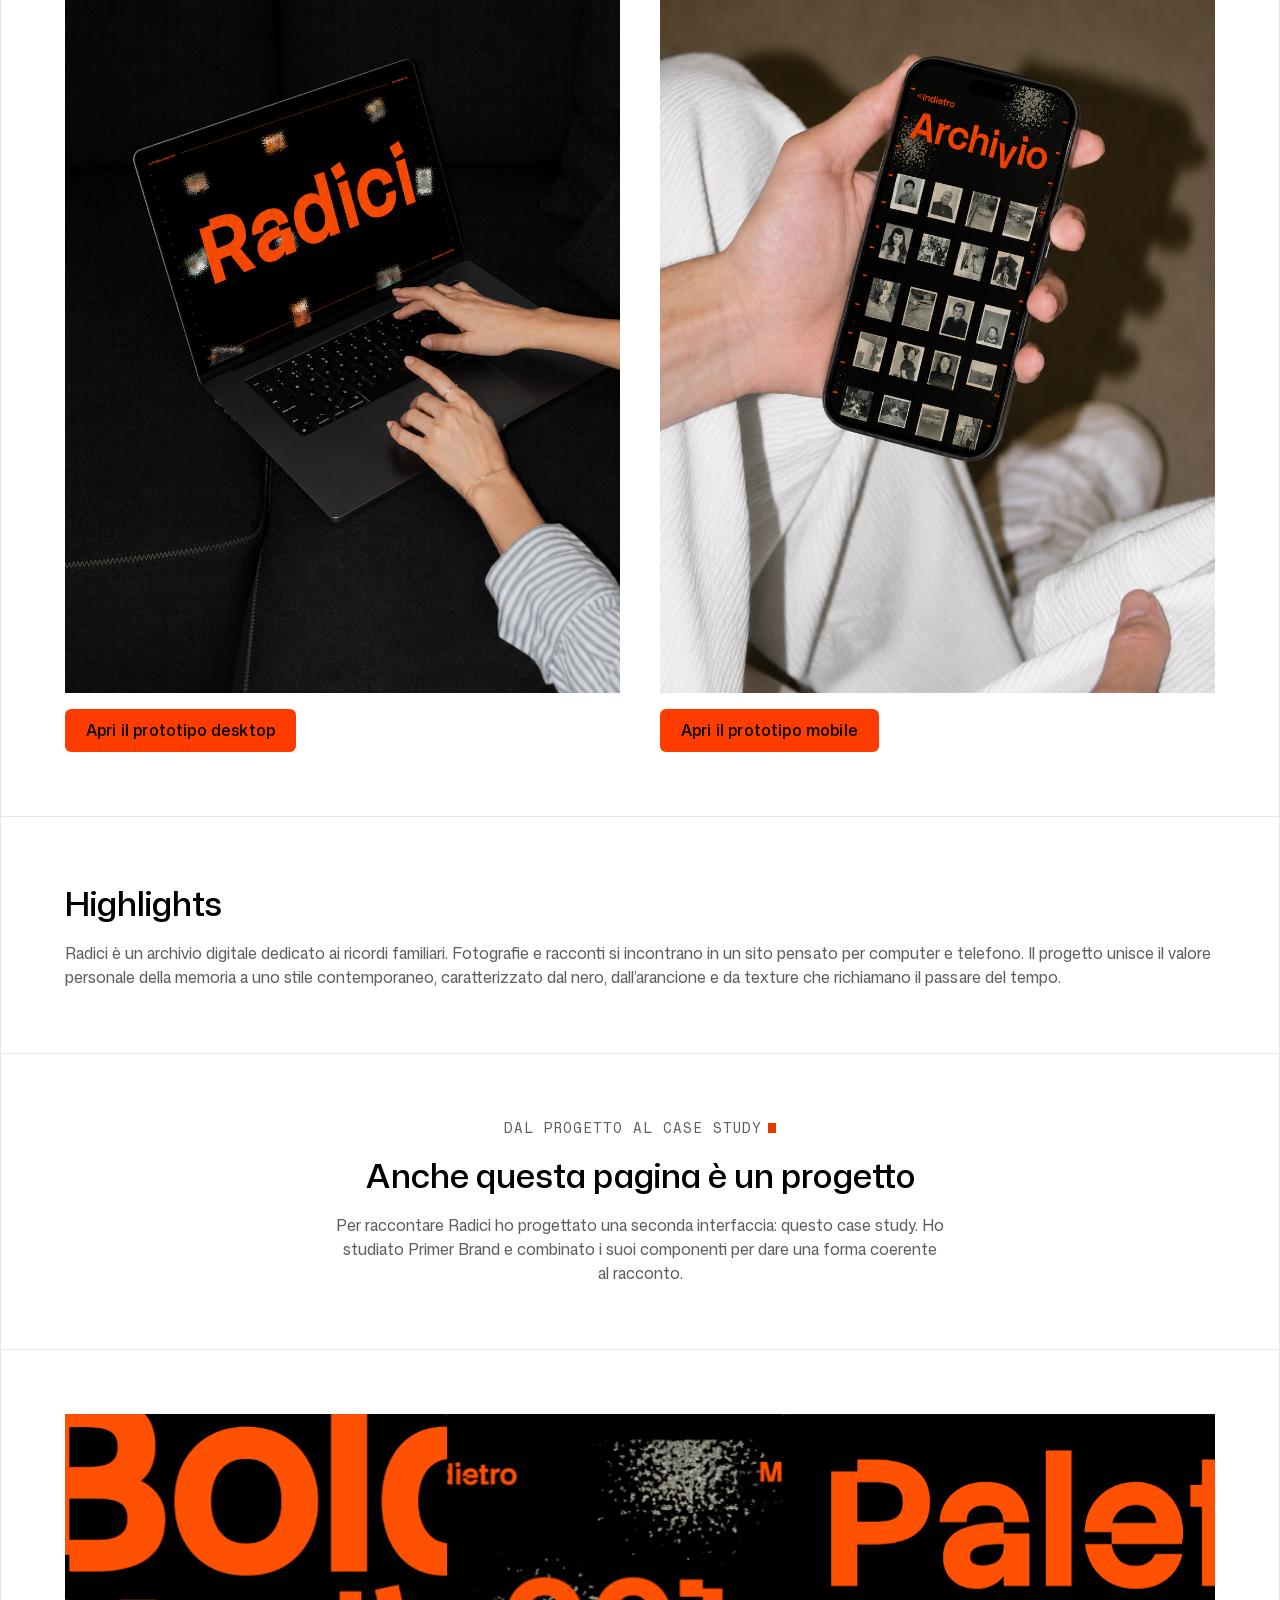
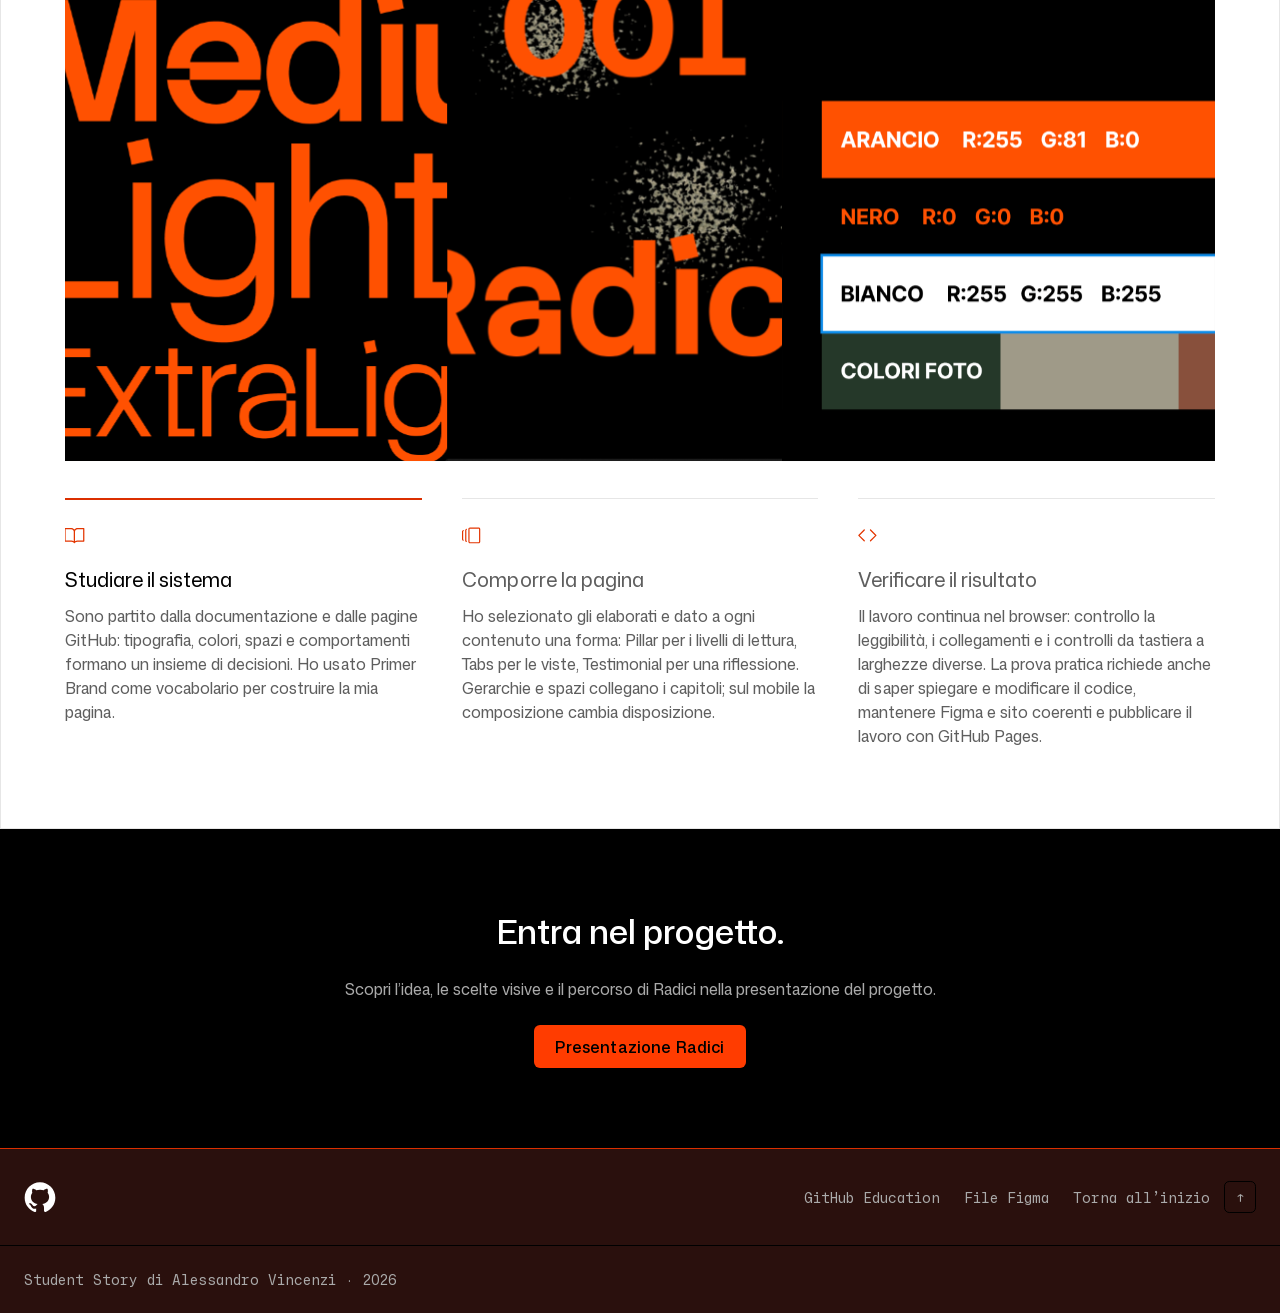
==== commit 6cff4980: "yo" ====
--- a/index.html
+++ b/index.html
@@ -164,6 +164,49 @@
             i legami tra persone e generazioni. L’intento è creare un luogo
             semplice da usare, dove tornare a incontrare il proprio passato
             e condividerlo con chi verrà dopo.
+          </p>
+        </div>
+
+      </div>
+      <!-- Tre idee alla base di Radici -->
+      <div class="container border-inline concept-features">
+
+        <!-- Conservare -->
+        <div class="concept-feature concept-feature-divider">
+          <h3 class="heading text-size-350">
+            Conservare
+          </h3>
+
+          <p class="text text-size-200 color-muted">
+            Dare una casa digitale alle fotografie familiari,
+            conservando le tracce delle persone e dei luoghi
+            a cui siamo legati.
+          </p>
+        </div>
+
+        <!-- Raccontare -->
+        <div class="concept-feature concept-feature-divider">
+          <h3 class="heading text-size-350">
+            Raccontare
+          </h3>
+
+          <p class="text text-size-200 color-muted">
+            Accompagnare le immagini con le loro storie,
+            perché un ricordo vive anche nelle parole
+            di chi lo custodisce.
+          </p>
+        </div>
+
+        <!-- Ritrovare -->
+        <div class="concept-feature">
+          <h3 class="heading text-size-350">
+            Ritrovare
+          </h3>
+
+          <p class="text text-size-200 color-muted">
+            Esplorare fotografie e album tematici per
+            riscoprire momenti, riconoscere volti e
+            ritrovare i legami con il proprio passato.
           </p>
         </div>
 
--- a/style.css
+++ b/style.css
@@ -86,7 +86,7 @@
     --radius-pill: 100em;
     --layer-navigation: 90;
     --layer-skip-link: 100;
-    --brand-color-text-muted: #865d50;
+    --brand-color-text-muted: #707070;
     --brand-color-text-default: #000000;
     --brand-color-accent-primary: #db2f00;
 }
@@ -1339,4 +1339,46 @@
     display: block;
     width: 100%;
     height: auto;
+}
+
+/* Idee di Radici: tre colonne con una linea superiore */
+.concept-features {
+    display: grid;
+    grid-template-columns: repeat(3, minmax(0, 1fr));
+    border-top: var(--border-width) solid var(--color-border-muted);
+}
+
+/* Ogni riquadro: spazio interno e distanza fra titolo e testo */
+.concept-feature {
+    display: grid;
+    align-content: start;
+    gap: 1em;
+    padding: var(--spacing-40);
+    text-align: left;
+}
+
+/* Titoli dei riquadri */
+.concept-feature h3 {
+    font-weight: var(--font-weight-semibold);
+}
+
+/* Linee verticali dopo il primo e il secondo riquadro */
+.concept-feature-divider {
+    border-right: var(--border-width) solid var(--color-border-muted);
+}
+
+/* Mobile: riquadri uno sotto l’altro */
+@media (max-width: 800px) {
+    .concept-features {
+        grid-template-columns: 1fr;
+    }
+
+    .concept-feature {
+        padding: var(--spacing-32) var(--spacing-24);
+    }
+
+    .concept-feature-divider {
+        border-right: 0;
+        border-bottom: var(--border-width) solid var(--color-border-muted);
+    }
 }
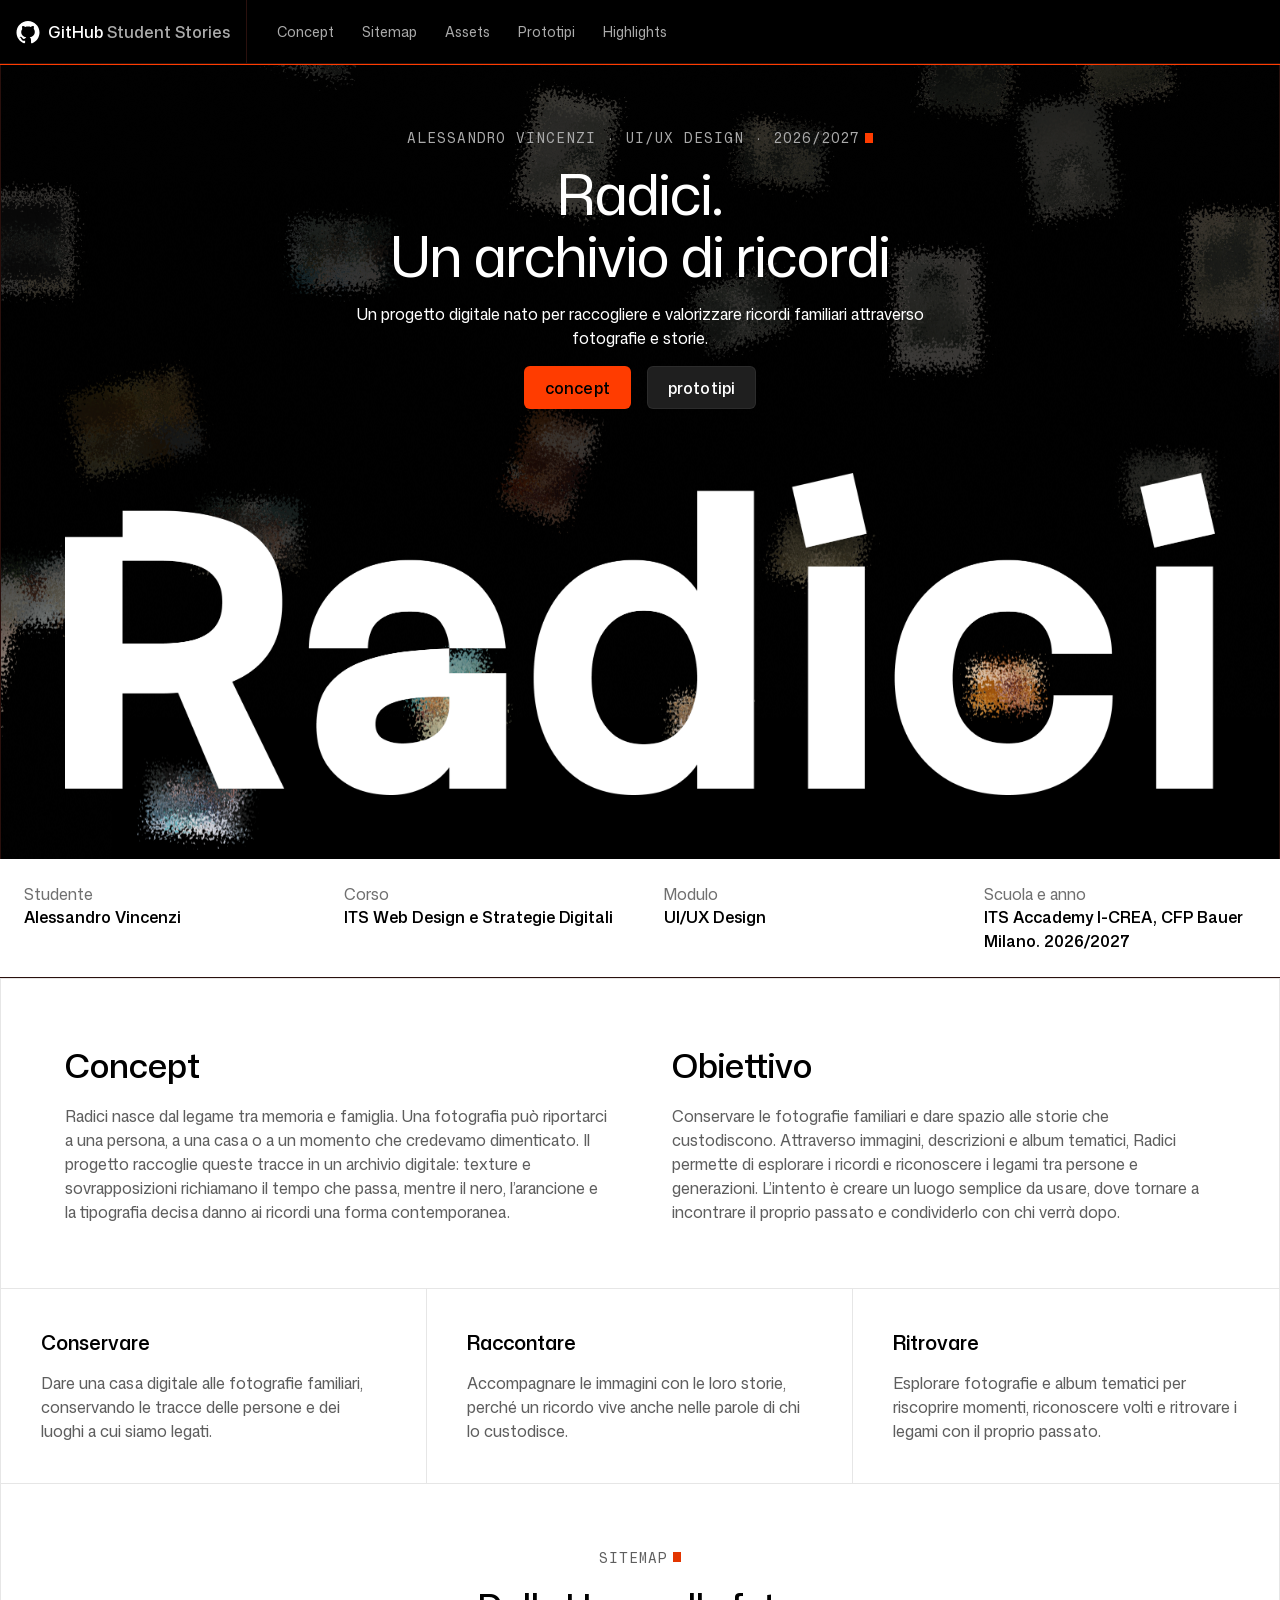
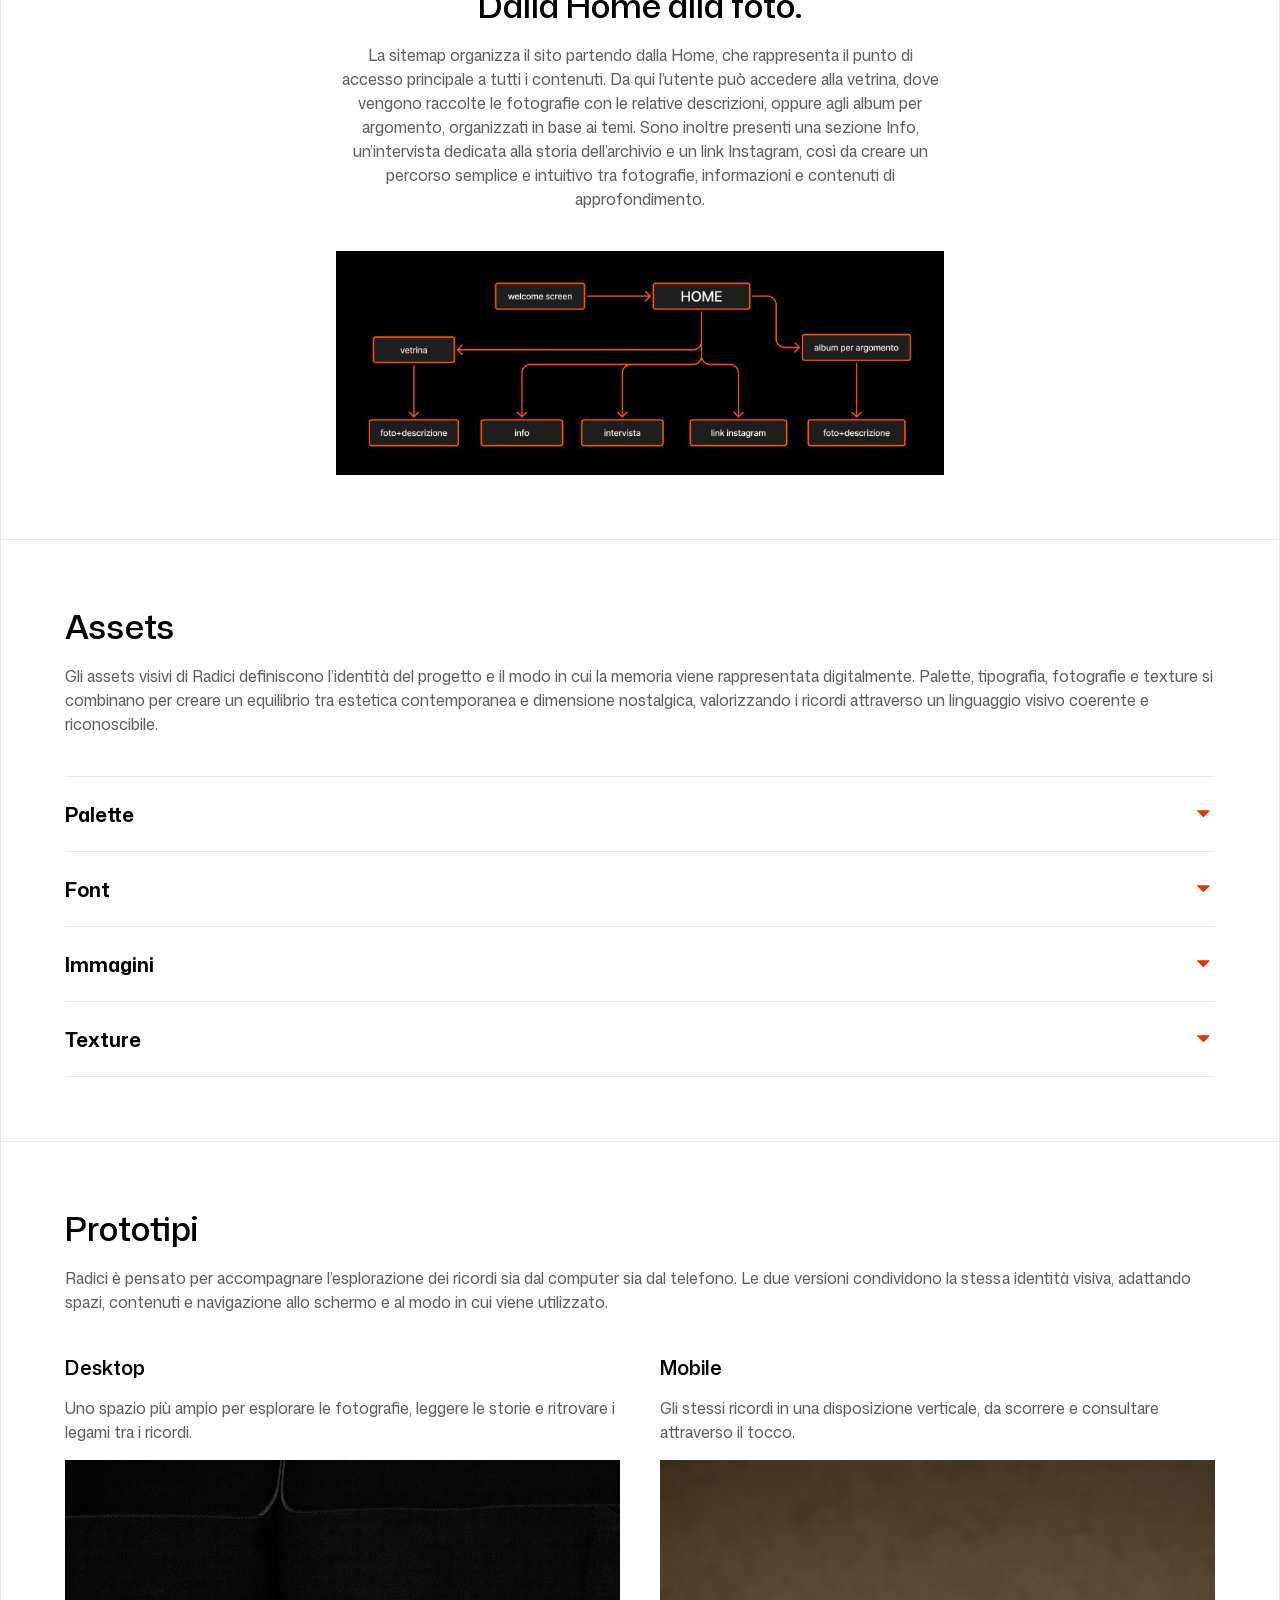
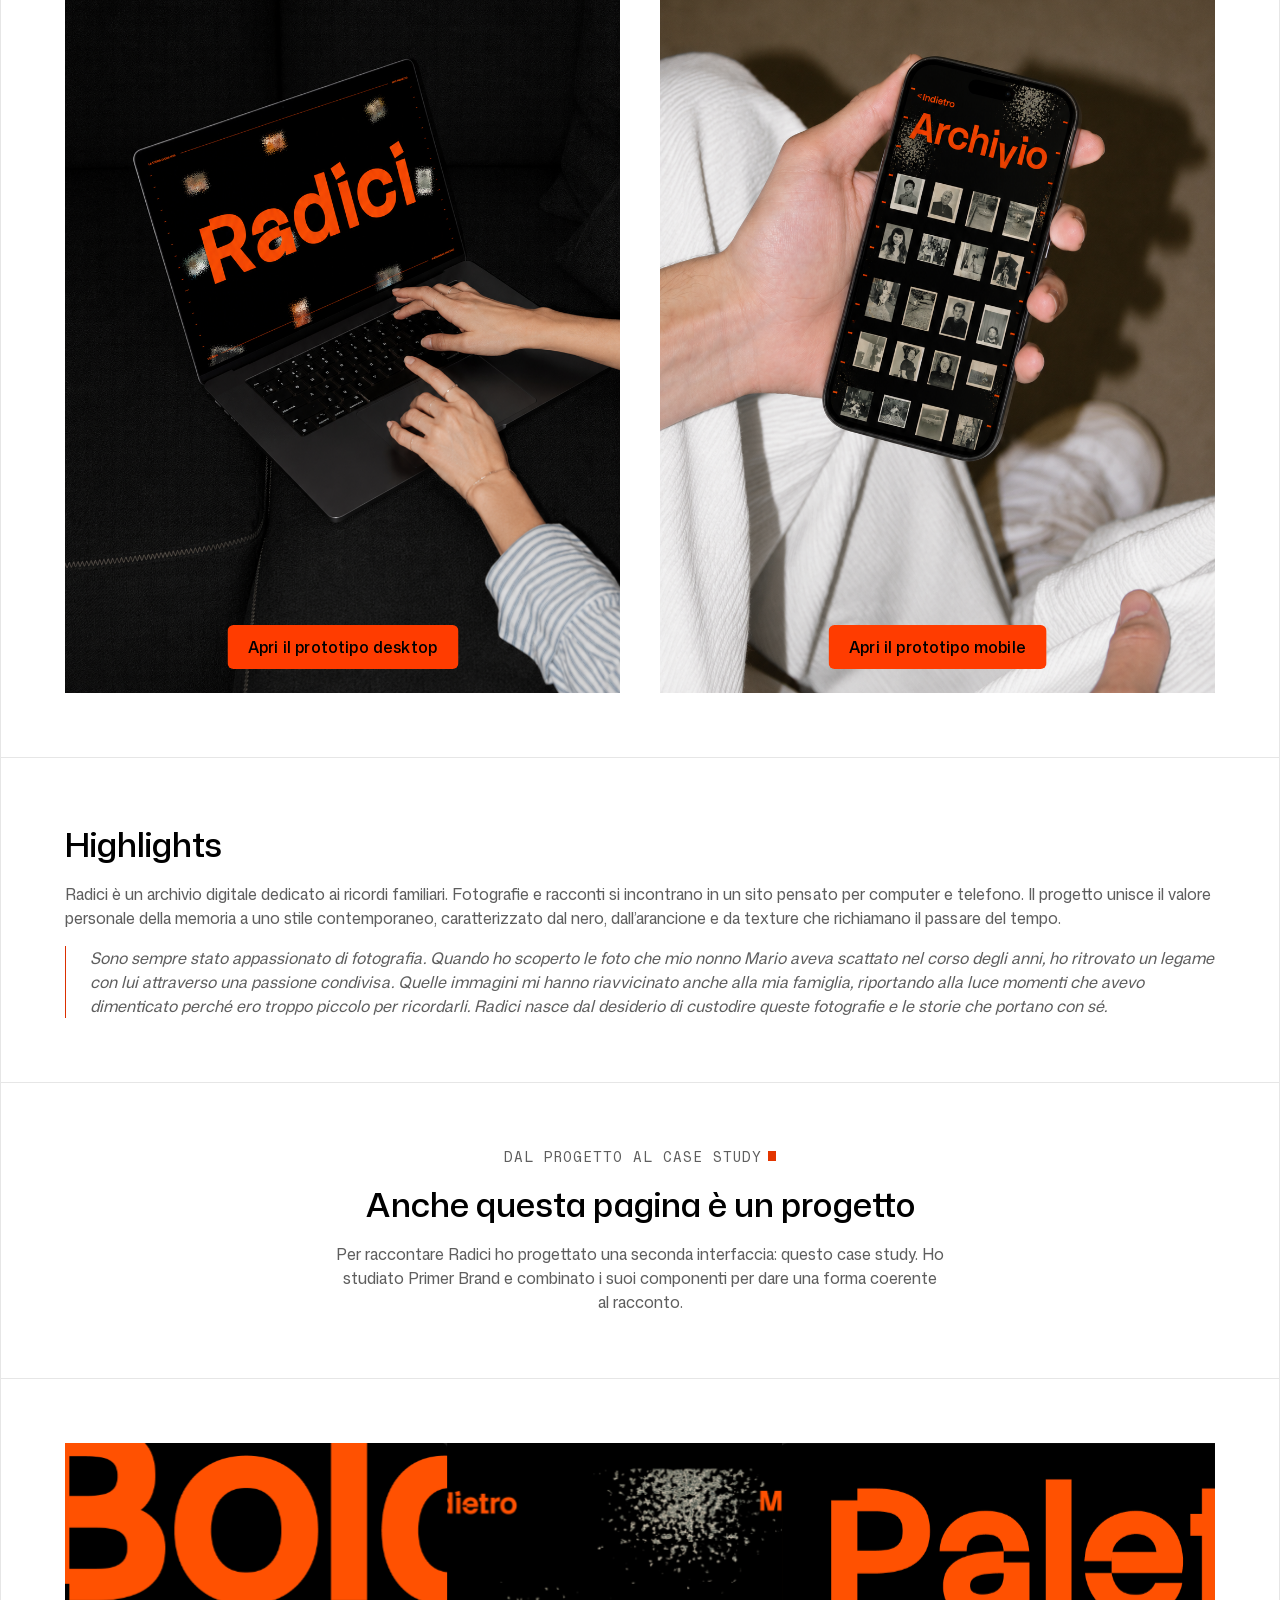
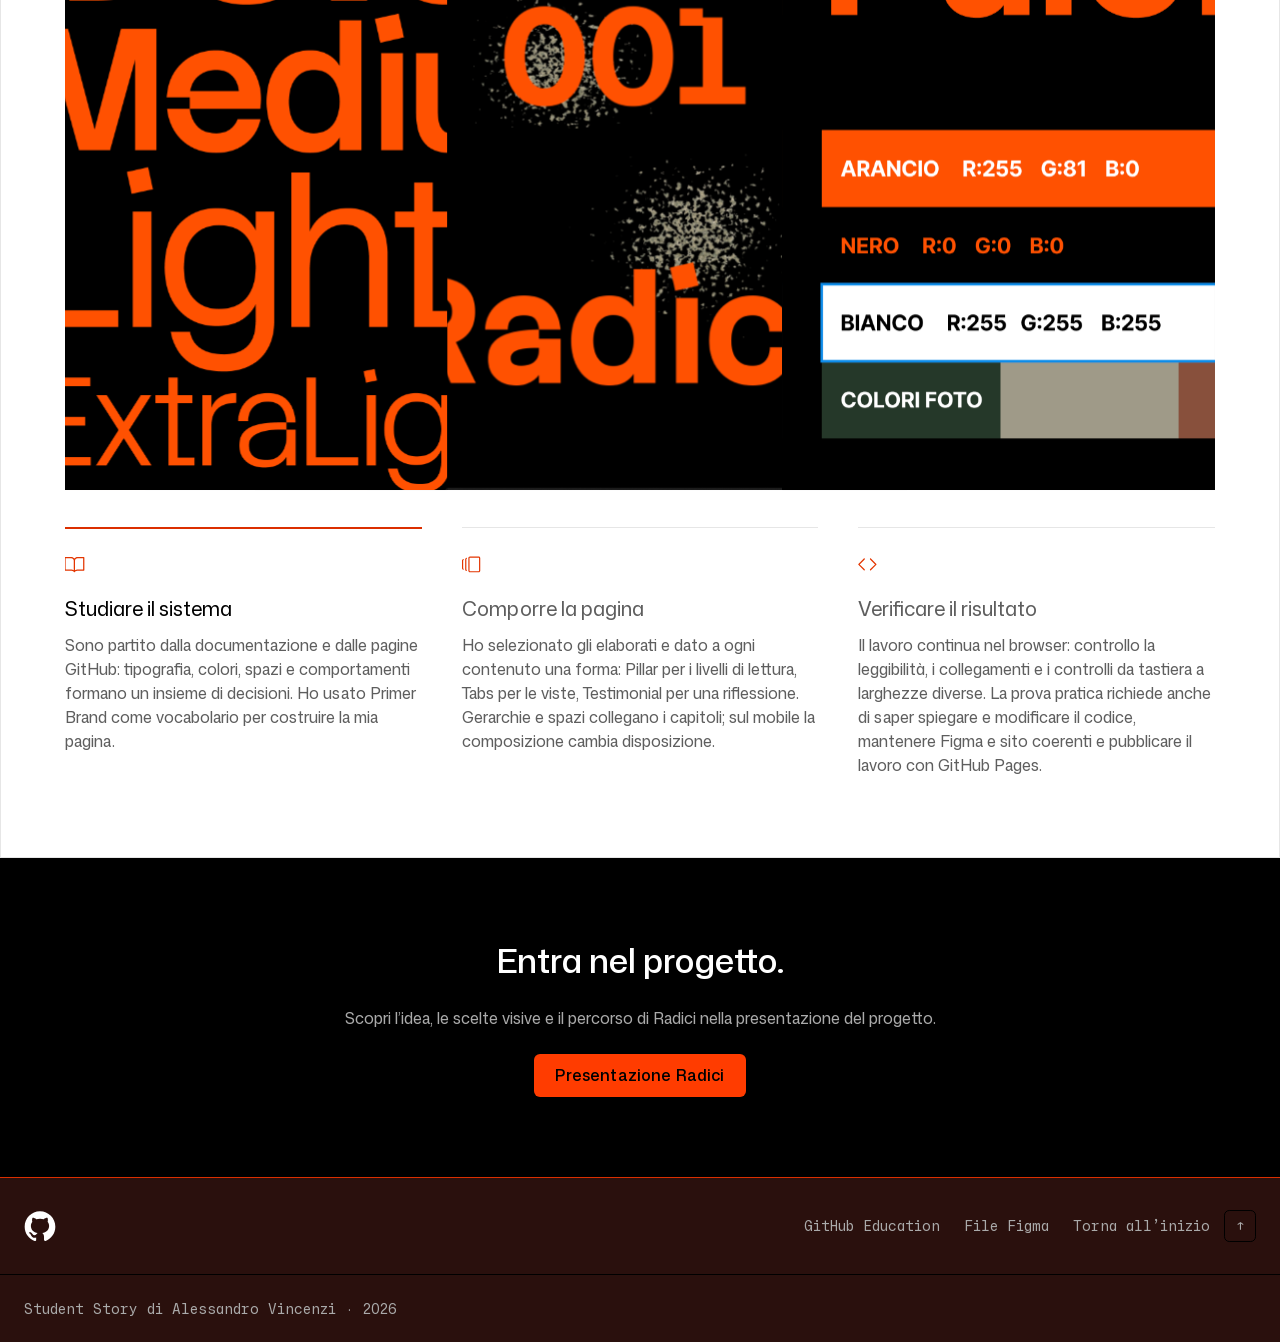
==== commit f1b5008c: "quasi?" ====
--- a/index.html
+++ b/index.html
@@ -411,13 +411,18 @@
               Uno spazio più ampio per esplorare le fotografie,
               leggere le storie e ritrovare i legami tra i ricordi.
             </p>
-            <!-- Anteprima del prototipo desktop -->
-            <img class="prototypes-image" src="assets/images/anteprimadesktop.png"
-              alt="Anteprima della versione desktop di Radici">
-            <a class="button button-primary"
-              href="https://www.figma.com/proto/RPKhuICmP1PB2R2X6ROcRd/Untitled?node-id=1-447&amp;viewport=-1228%2C-466%2C0.08&amp;t=2aXjfGgLoQG9gwPo-1&amp;scaling=scale-down-width&amp;content-scaling=fixed&amp;starting-point-node-id=1%3A2165&amp;show-proto-sidebar=1&amp;page-id=0%3A1">
-              Apri il prototipo desktop
-            </a>
+            <!-- Anteprima desktop con pulsante dentro l’immagine -->
+            <div class="prototype-preview">
+
+              <img class="prototypes-image" src="assets/images/anteprimadesktop.png"
+                alt="Anteprima della versione desktop di Radici">
+
+              <a class="button button-primary"
+                href="https://www.figma.com/proto/RPKhuICmP1PB2R2X6ROcRd/Untitled?node-id=1-447&amp;viewport=-1228%2C-466%2C0.08&amp;t=2aXjfGgLoQG9gwPo-1&amp;scaling=scale-down-width&amp;content-scaling=fixed&amp;starting-point-node-id=1%3A2165&amp;show-proto-sidebar=1&amp;page-id=0%3A1">
+                Apri il prototipo desktop
+              </a>
+
+            </div>
           </div>
 
           <!-- Versione mobile -->
@@ -431,14 +436,18 @@
               da scorrere e consultare attraverso il tocco.
             </p>
 
-            <!-- Anteprima del prototipo mobile -->
-            <img class="prototypes-image" src="assets/images/anteprimamobile.png"
-              alt="Anteprima della versione mobile di Radici">
-
-            <a class="button button-primary"
-              href="https://www.figma.com/proto/RPKhuICmP1PB2R2X6ROcRd/Untitled?node-id=1-435&amp;viewport=-7696%2C-2299%2C0.26&amp;t=7cbzVlDdojjIRh7x-1&amp;scaling=scale-down&amp;content-scaling=fixed&amp;starting-point-node-id=1%3A444&amp;show-proto-sidebar=1&amp;page-id=0%3A1">
-              Apri il prototipo mobile
-            </a>
+            <!-- Anteprima mobile con pulsante dentro l’immagine -->
+            <div class="prototype-preview">
+
+              <img class="prototypes-image" src="assets/images/anteprimamobile.png"
+                alt="Anteprima della versione mobile di Radici">
+
+              <a class="button button-primary"
+                href="https://www.figma.com/proto/RPKhuICmP1PB2R2X6ROcRd/Untitled?node-id=1-435&amp;viewport=-7696%2C-2299%2C0.26&amp;t=7cbzVlDdojjIRh7x-1&amp;scaling=scale-down&amp;content-scaling=fixed&amp;starting-point-node-id=1%3A444&amp;show-proto-sidebar=1&amp;page-id=0%3A1">
+                Apri il prototipo mobile
+              </a>
+
+            </div>
           </div>
 
         </div>
@@ -462,7 +471,18 @@
           nero, dall’arancione e da texture che richiamano il passare
           del tempo.
         </p>
-
+        <!-- Riflessione personale: da dove nasce Radici -->
+        <blockquote class="highlights-quote text-size-200 color-muted">
+          <p>
+            Sono sempre stato appassionato di fotografia. Quando ho scoperto
+            le foto che mio nonno Mario aveva scattato nel corso degli anni,
+            ho ritrovato un legame con lui attraverso una passione condivisa.
+            Quelle immagini mi hanno riavvicinato anche alla mia famiglia,
+            riportando alla luce momenti che avevo dimenticato perché ero
+            troppo piccolo per ricordarli. Radici nasce dal desiderio di
+            custodire queste fotografie e le storie che portano con sé.
+          </p>
+        </blockquote>
       </div>
     </section>
 
--- a/style.css
+++ b/style.css
@@ -1303,9 +1303,21 @@
     font-weight: var(--font-weight-semibold);
 }
 
-/* Pulsanti: allineati in fondo ai due blocchi */
-.prototypes-card .button {
-    margin-top: auto;
+/* Anteprima: contenitore di immagine e pulsante */
+.prototype-preview {
+    position: relative;
+    width: 100%;
+}
+
+/* Pulsante: sovrapposto all’immagine, in basso al centro */
+.prototype-preview .button {
+    position: absolute;
+    bottom: var(--spacing-24);
+    left: 50%;
+    transform: translateX(-50%);
+    width: max-content;
+    max-width: calc(100% - var(--spacing-24));
+    text-align: center;
 }
 
 /* Schermi piccoli: le due versioni una sopra l’altra */
@@ -1381,4 +1393,11 @@
         border-right: 0;
         border-bottom: var(--border-width) solid var(--color-border-muted);
     }
+}
+
+/* Riflessione personale: corsivo e linea arancione a sinistra */
+.highlights-quote {
+    font-style: italic;
+    border-left: var(--border-width) solid var(--brand-color-accent-primary);
+    padding-left: var(--spacing-24);
 }
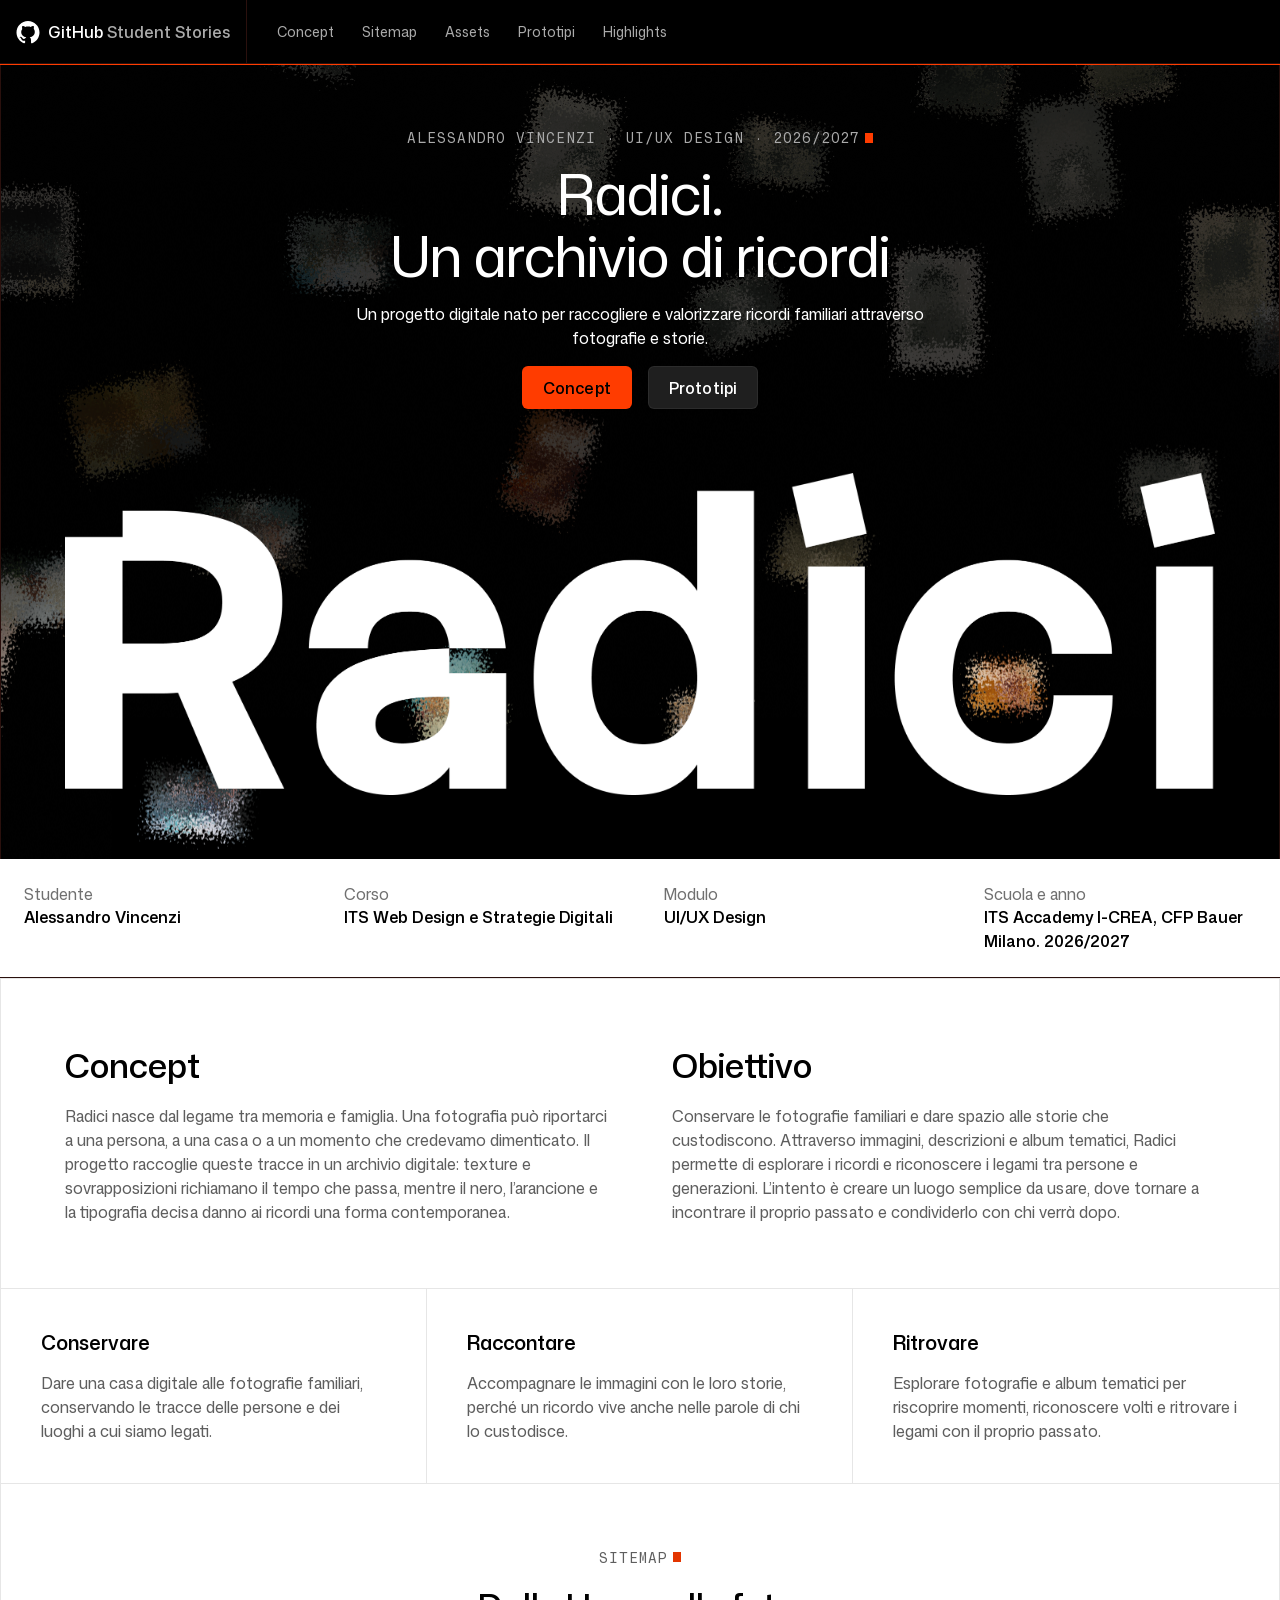
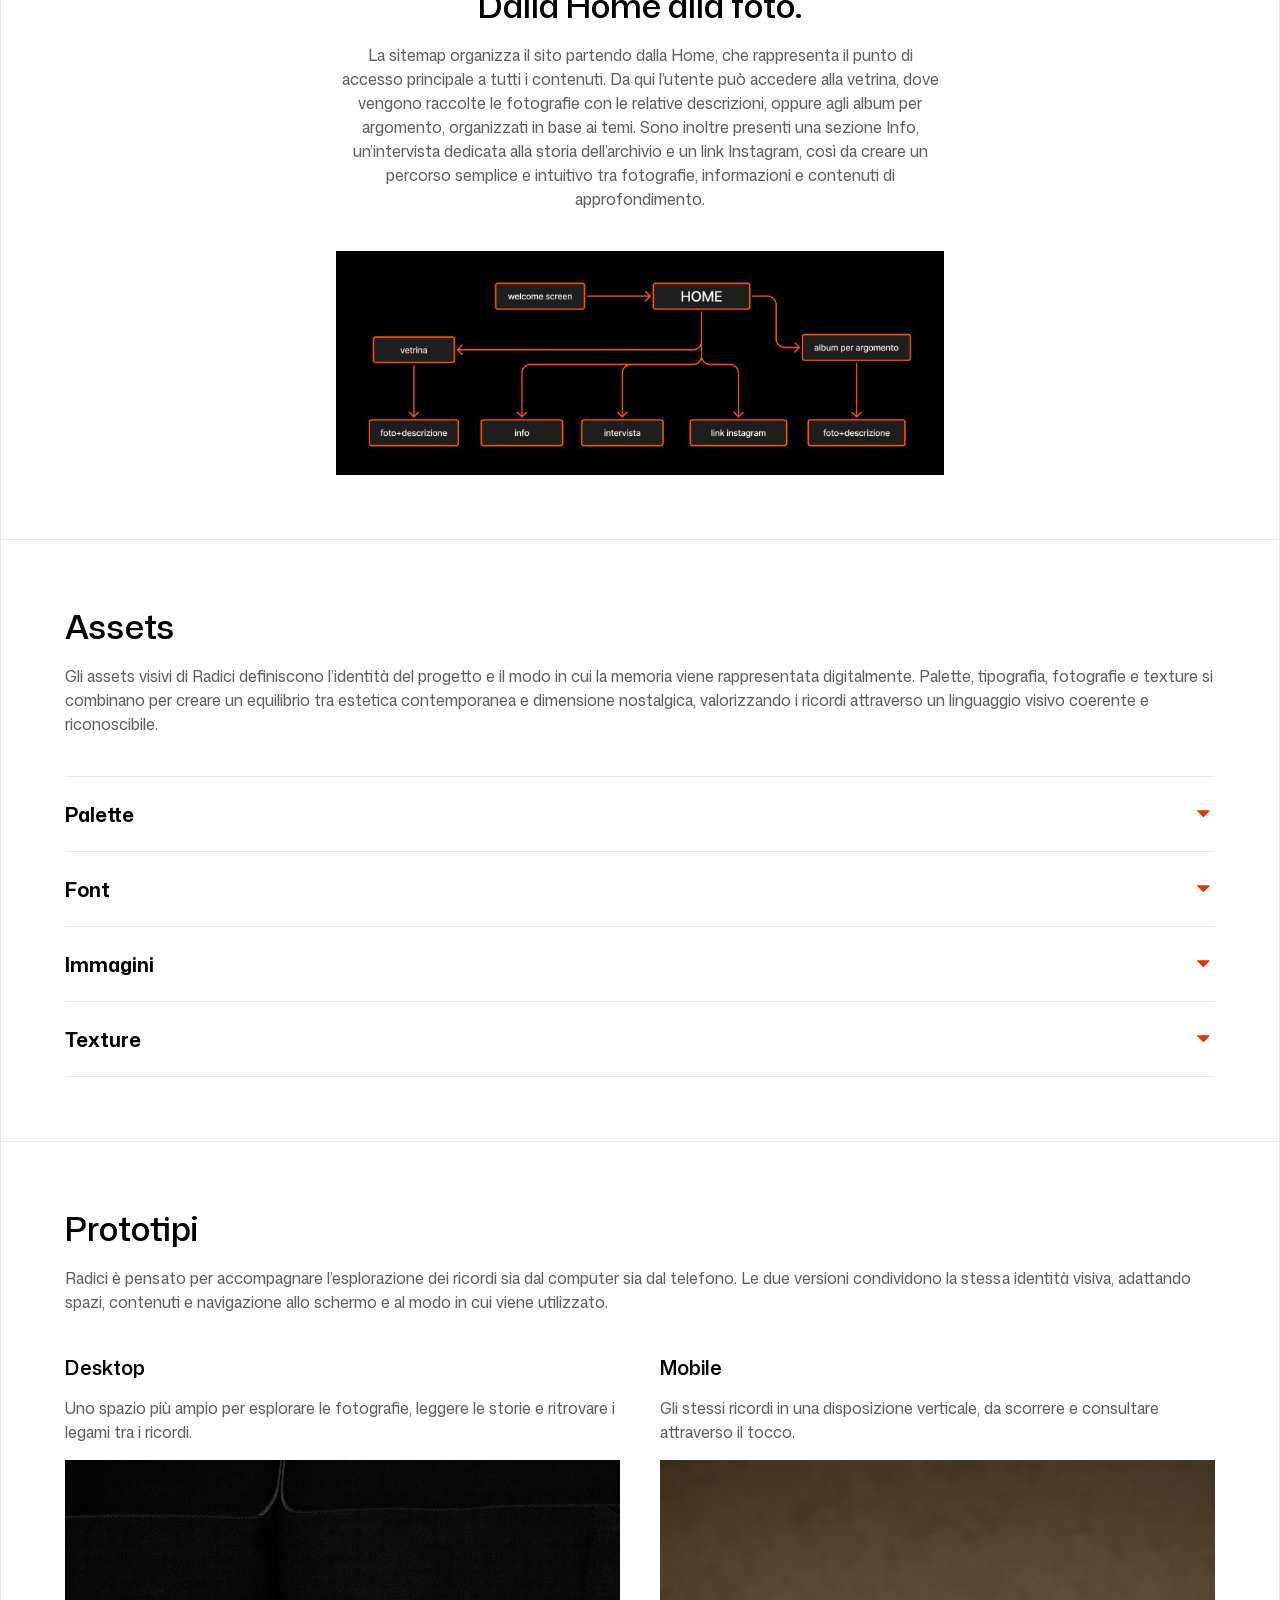
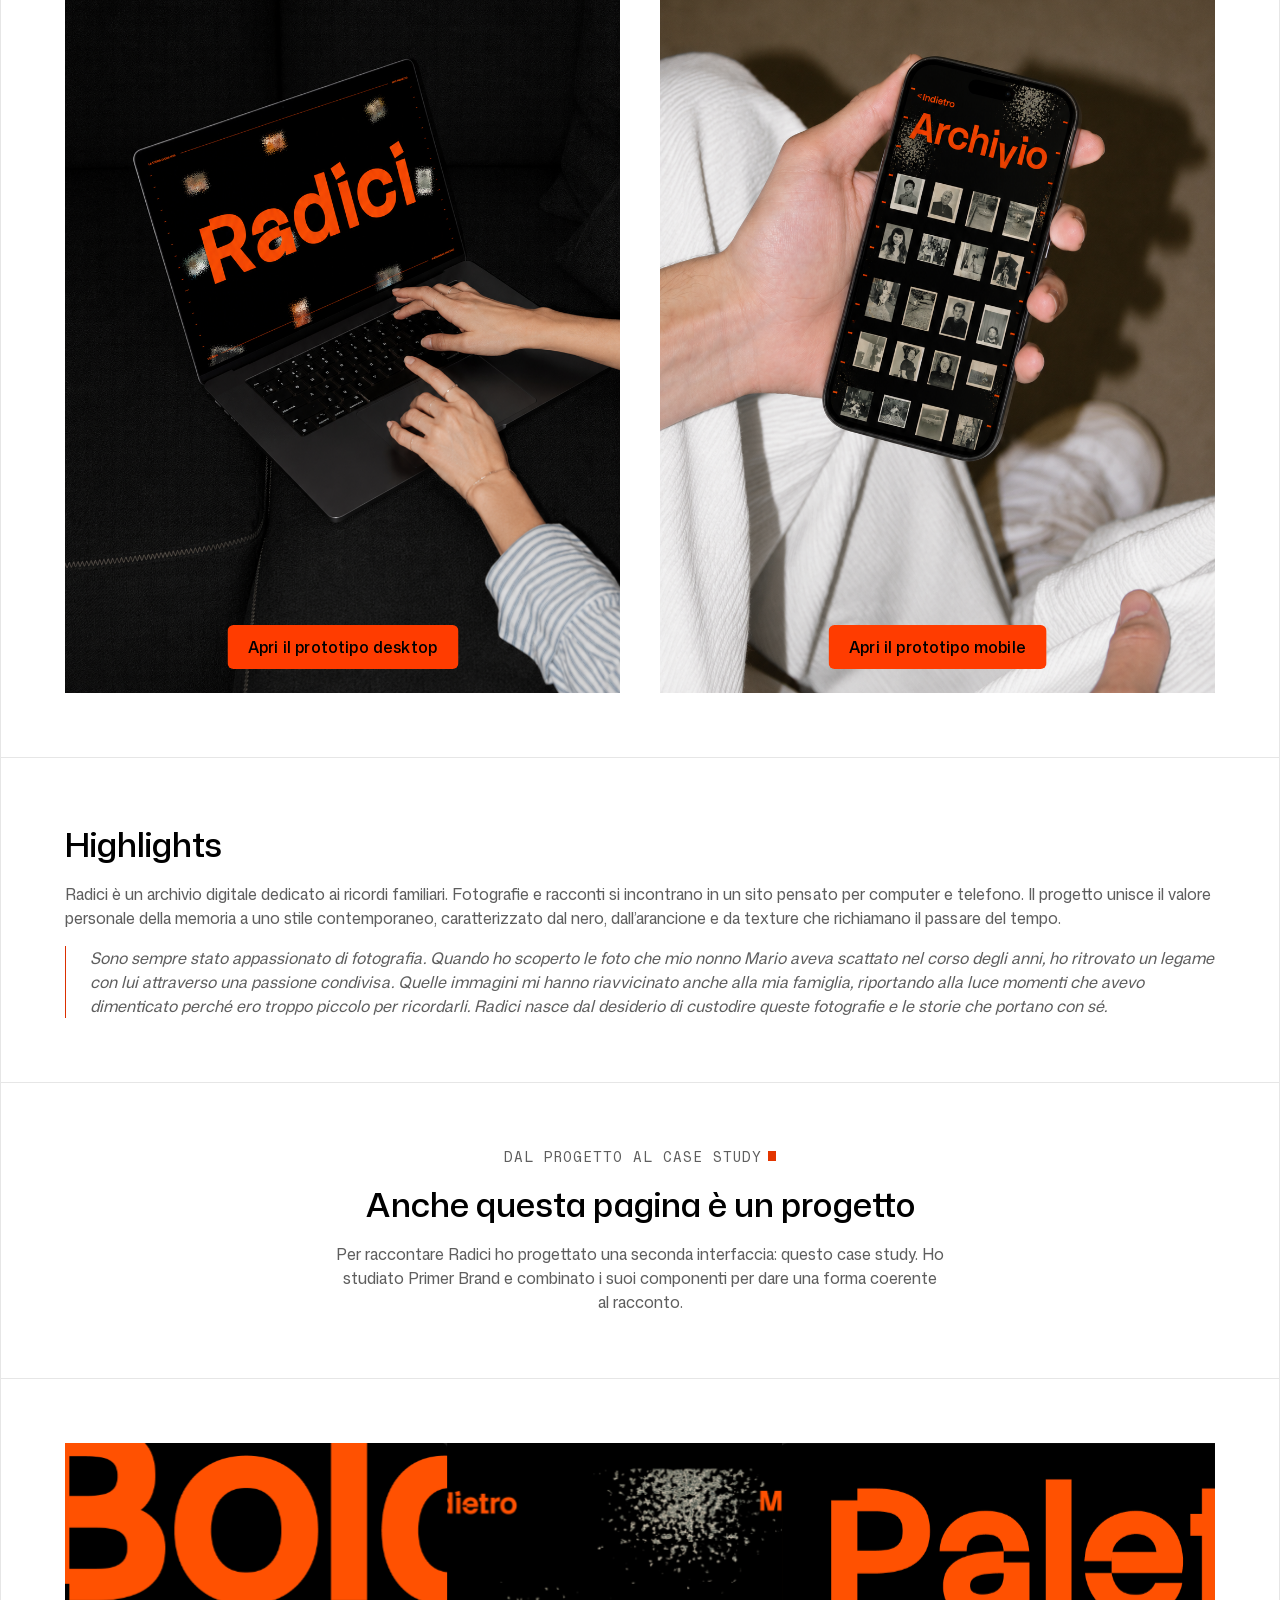
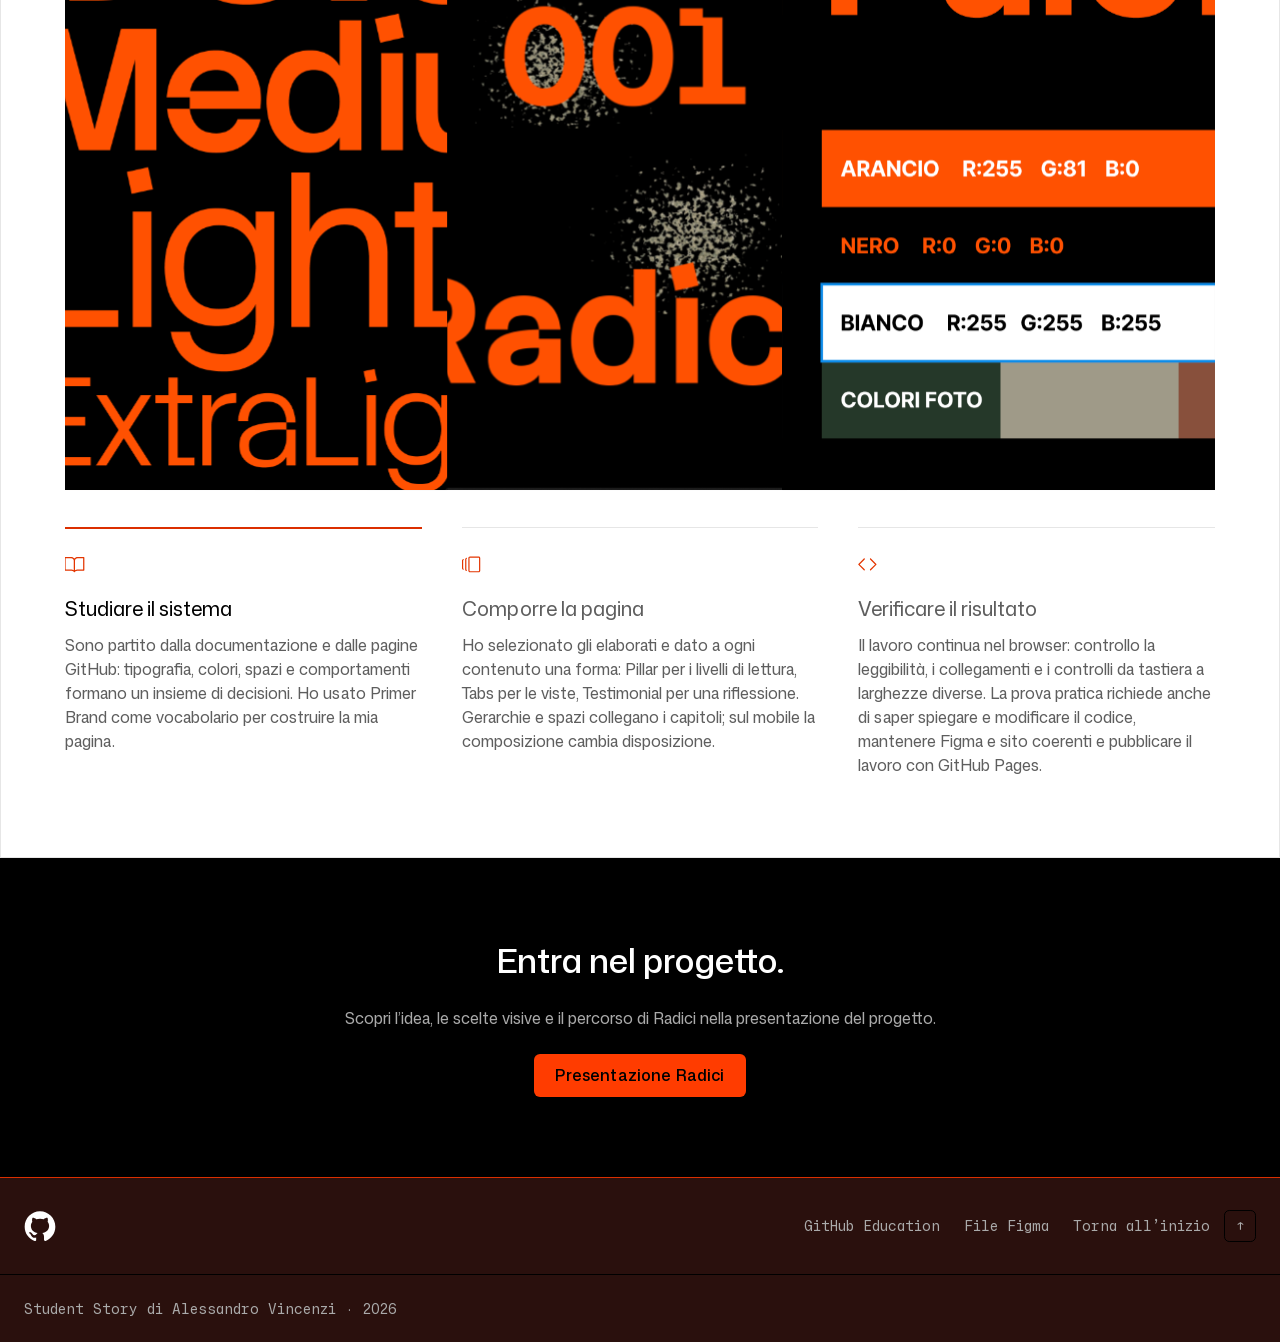
==== commit ffb11b69: "bb" ====
--- a/index.html
+++ b/index.html
@@ -87,8 +87,8 @@
 
         <!-- Collegamenti a Concept e Prototipi -->
         <div class="button-group">
-          <a href="#concept" class="button button-primary">concept</a>
-          <a href="#prototipi" class="button button-secondary">prototipi</a>
+          <a href="#concept" class="button button-primary">Concept</a>
+          <a href="#prototipi" class="button button-secondary">Prototipi</a>
         </div>
 
         <!-- Immagine di presentazione del progetto -->
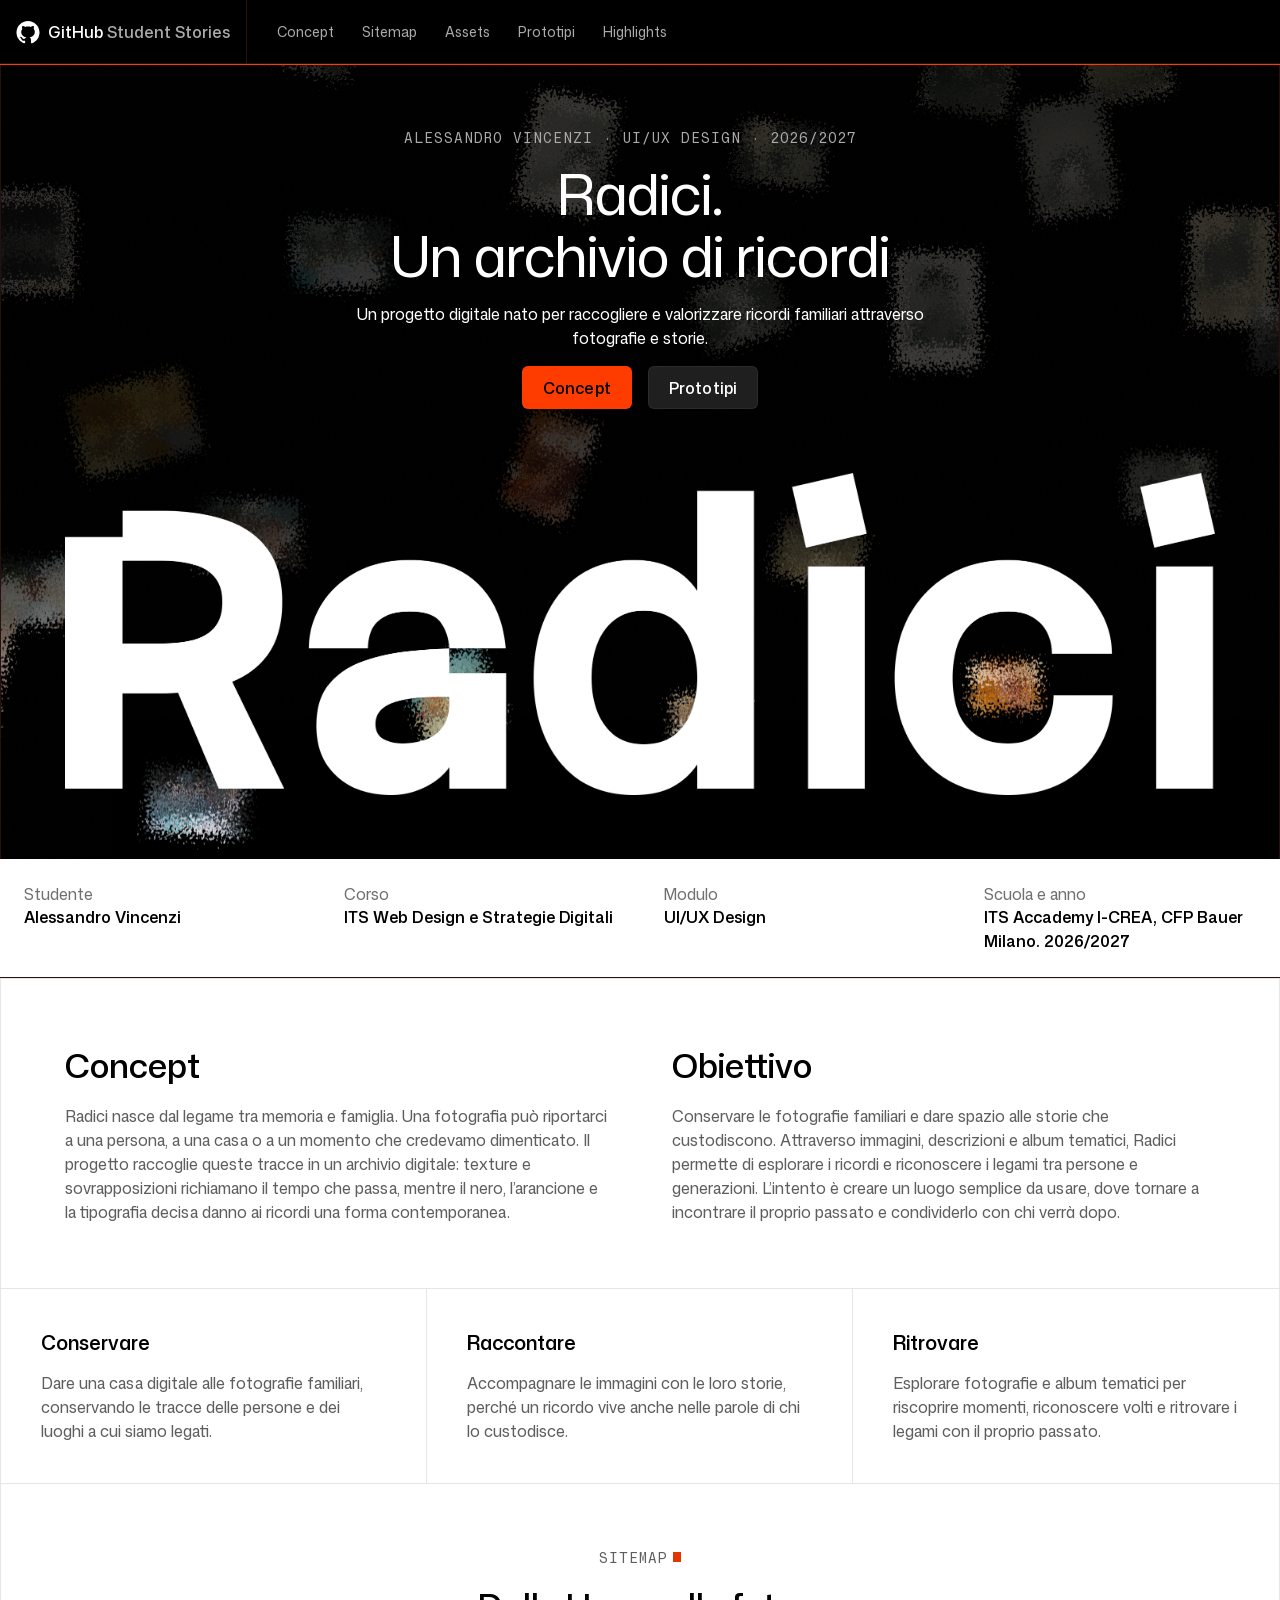
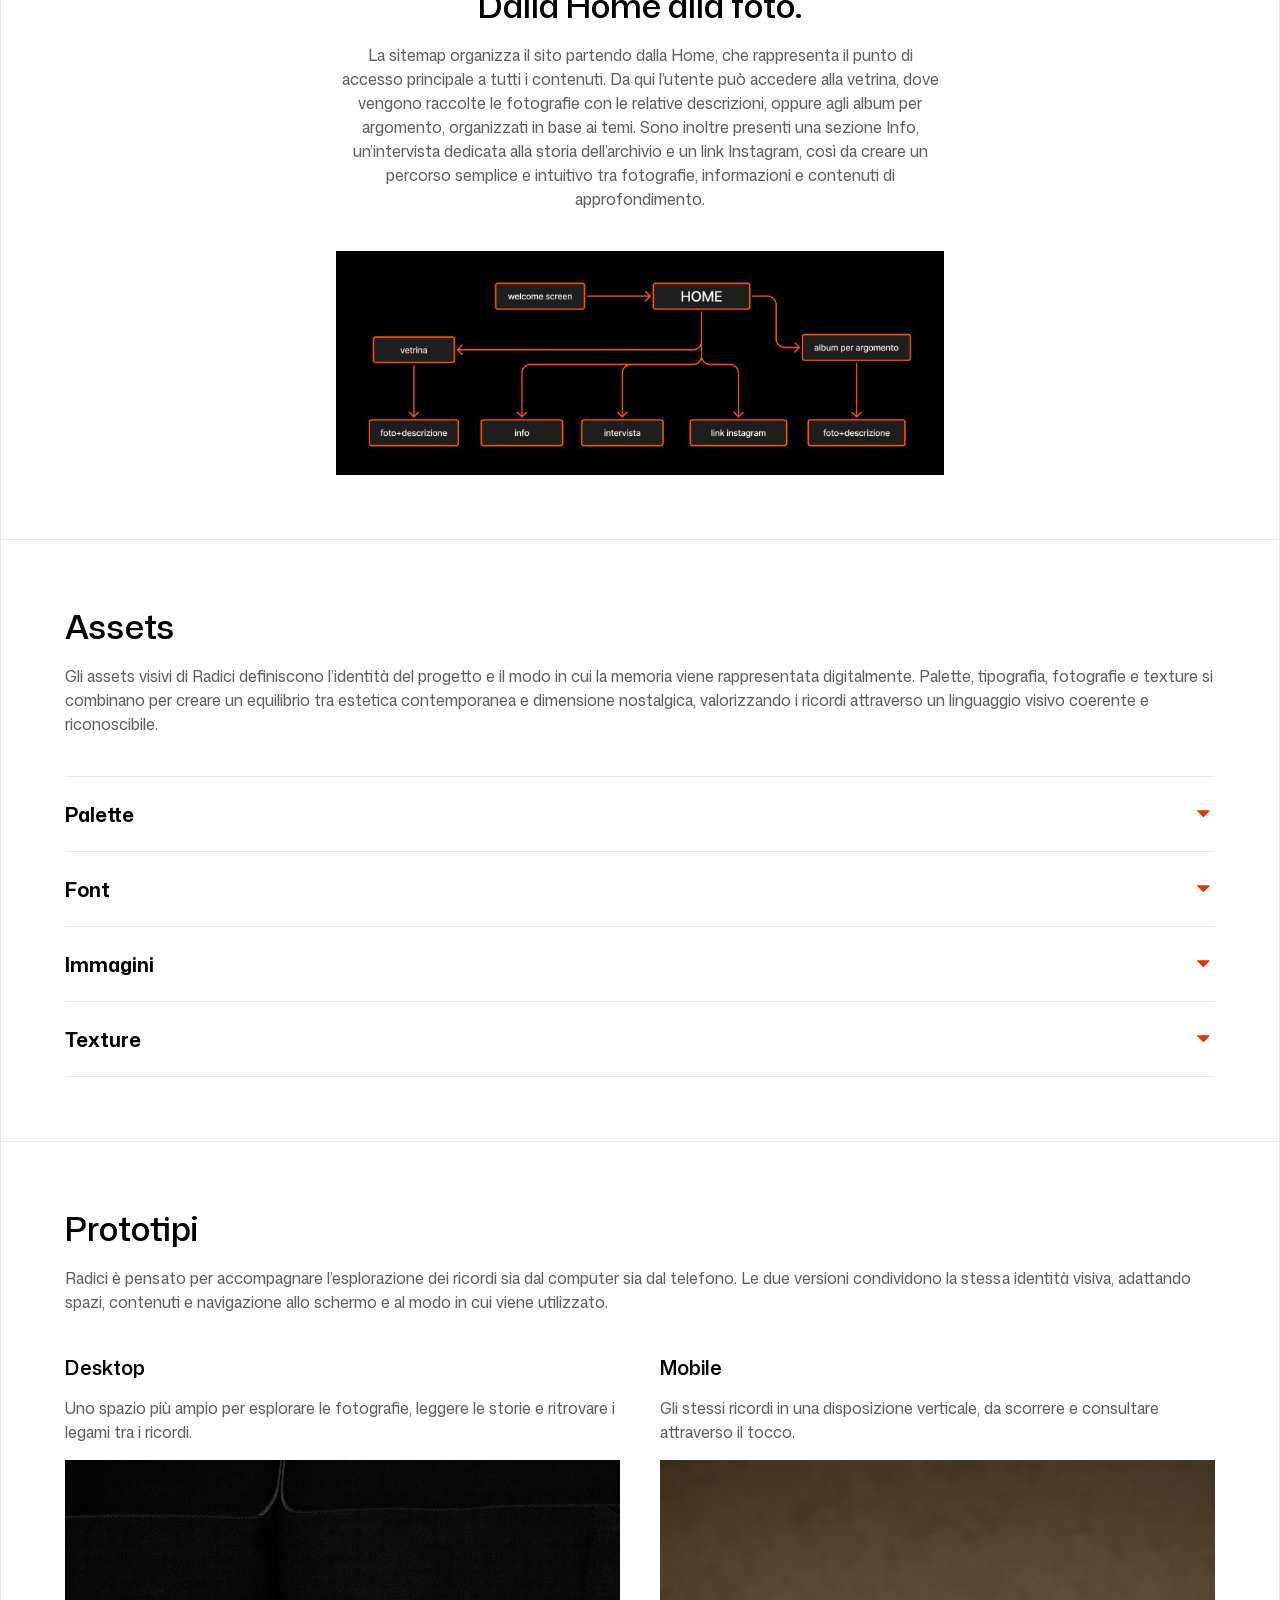
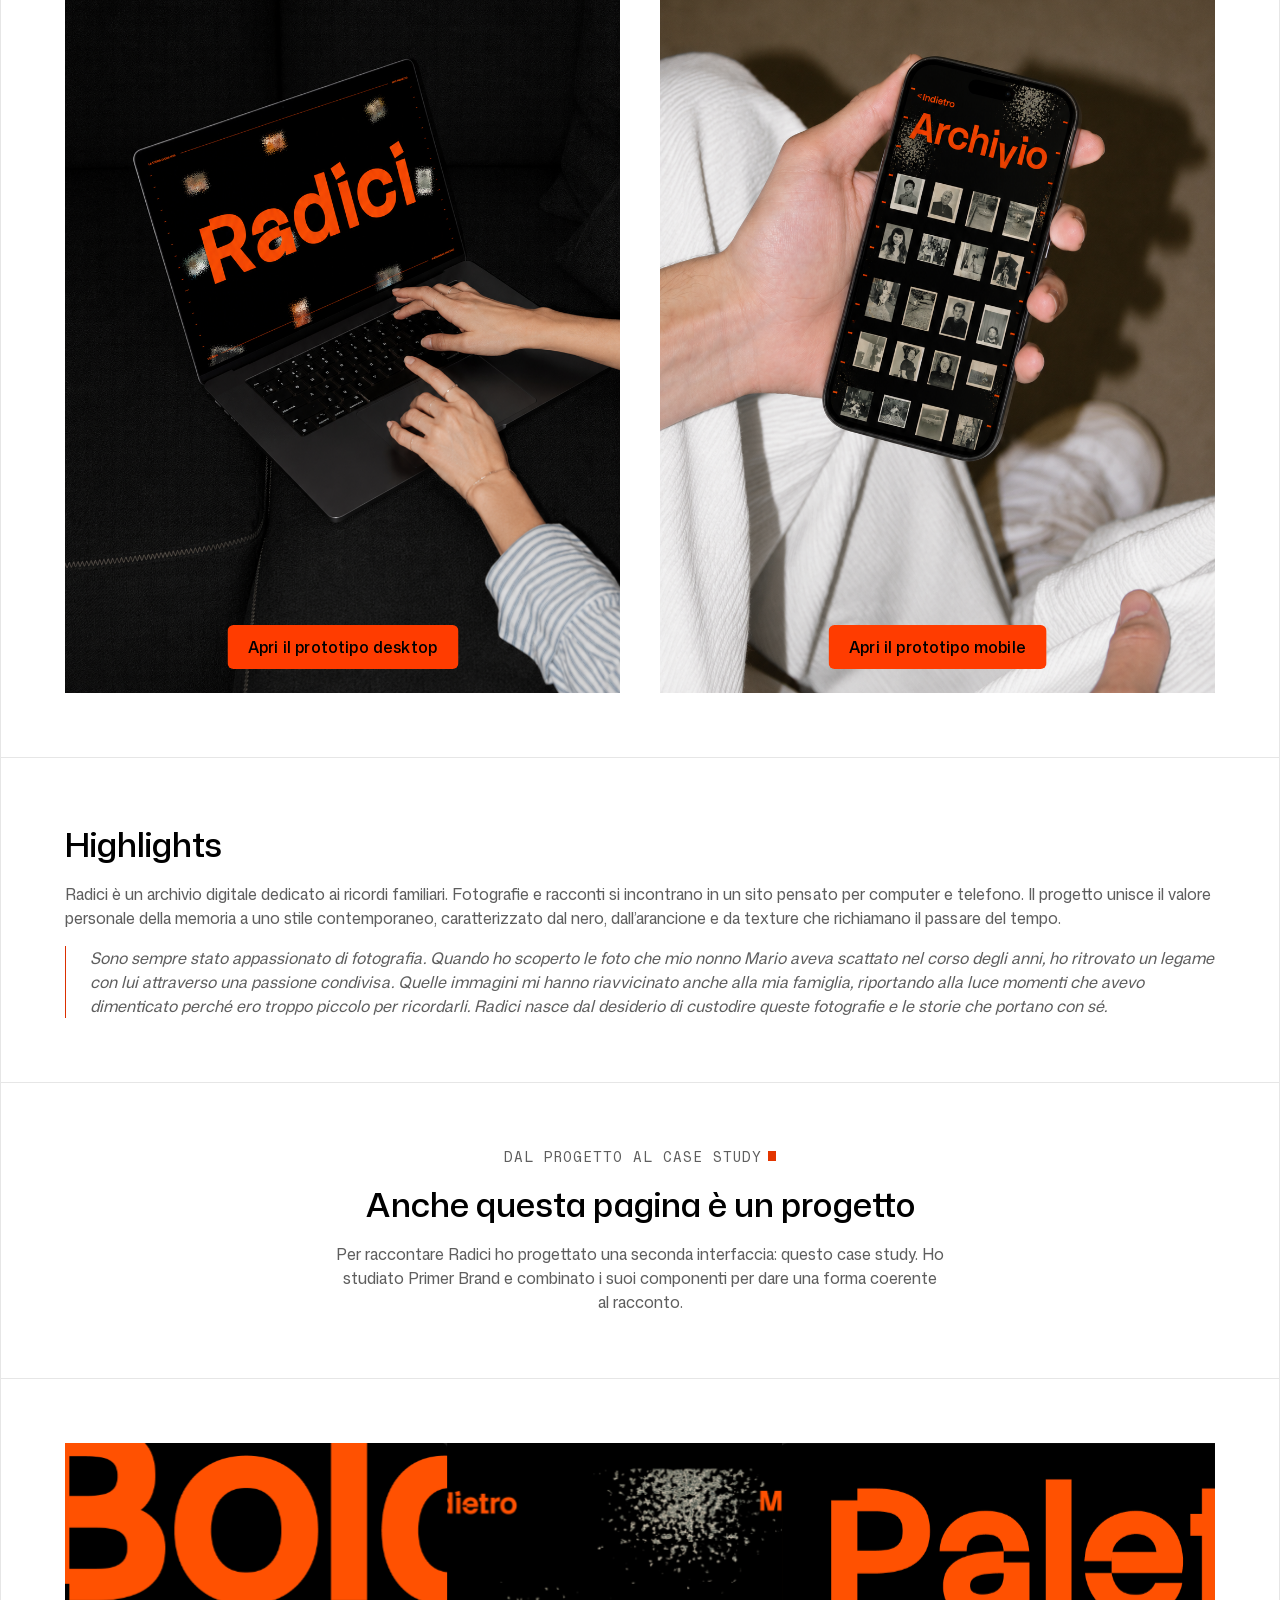
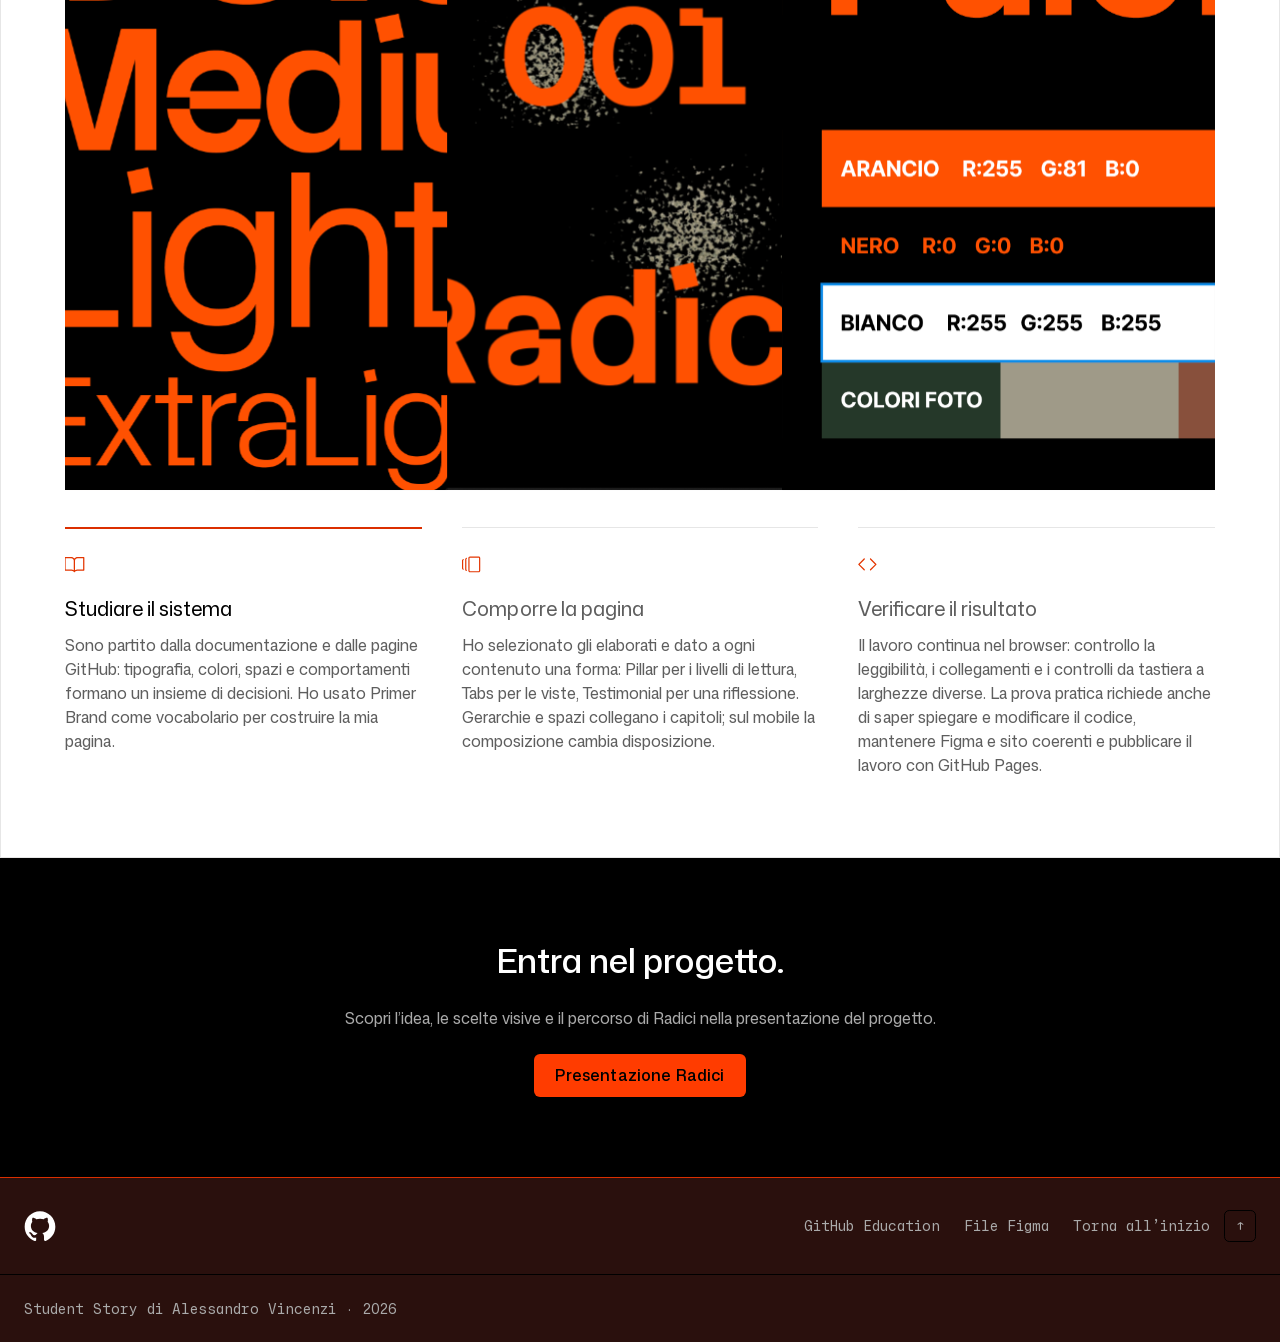
==== commit 0f08e698: "fine" ====
--- a/index.html
+++ b/index.html
@@ -6,7 +6,7 @@
 <head>
   <meta charset="utf-8" />
   <meta name="viewport" content="width=device-width, initial-scale=1" />
-  <title>Prova Pratica Alessandro Vincenzi</title>
+  <title>Radici — Case study di Alessandro Vincenzi</title>
   <link rel="stylesheet" href="style.css">
   <script src="script.js" defer></script>
 </head>
@@ -70,7 +70,7 @@
         <p class="eyebrow">
           ALESSANDRO VINCENZI · UI/UX Design · 2026/2027
           <svg class="eyebrow-cursor" width="8" height="10" viewBox="0 0 8 10" fill="none"
-            xmlns="http://www.w3.org/2000/svg">
+           xmlns="http://www.w3.org/2000/svg" aria-hidden="true"></svg>
             <rect width="8" height="10" />
           </svg>
         </p>
@@ -527,18 +527,17 @@
 
             <!-- Immagine di Studiare il sistema -->
             <img class="breakdownTabs-visual breakdownTabs-visual-study" src="assets/images/Frame immagine assets6.svg"
-              width="1440" height="810" alt="Immagine segnaposto: Studiare il sistema — tipografia, token e componenti">
+            width="1440" height="810" alt="Tipografia, texture e palette cromatica di Radici, con nero, arancione e bianco">
 
             <!-- Immagine di Comporre la pagina -->
             <img class="breakdownTabs-visual breakdownTabs-visual-layout"
               src="assets/images/frame immagine comporresvg.svg" width="1440" height="810"
-              alt="Immagine segnaposto: Comporre la pagina">
+             alt="Schermate di Radici visualizzate su computer e smartphone">
 
             <!-- Immagine di Verificare il risultato -->
             <img class="breakdownTabs-visual breakdownTabs-visual-check"
               src="assets/images/frame immagine risultato.svg" width="1440" height="810"
-              alt="Immagine segnaposto: Verificare il risultato">
-
+             alt="GitHub, Figma e Visual Studio Code: strumenti utilizzati per sviluppare il progetto">
           </div>
 
           <!-- ===== LISTA DELLE TRE VOCI ===== -->
@@ -679,7 +678,6 @@
 
   </main>
 
-  <!-- ===== FOOTER: PARTE FINALE DELLA PAGINA ===== -->
 
   <!-- ===== FOOTER: COLLEGAMENTI E AUTORE ===== -->
   <footer class="theme-dark site-footer">
@@ -723,16 +721,3 @@
 </body>
 
 </html>
-
-<!-- ===== APPUNTI SUI PROBLEMI INIZIALI ===== -->
-
-<!--
-1 Mancano le tre voci del case study.. ho aggiunto una sola struttura HTML
-con immagini, icone e pulsanti. Il CSS la dispone come accordion su mobile
-e tre schede da 1000px; JavaScript cambia la voce selezionata e l’immagine.
-ho verificato Invio, Spazio e mantenimento di selezione e focus al cambio
-di larghezza. Restano da completare le rifiniture per gli schermi stretti.
-
-4 Sezioni mancanti e link senza destinazione: non ho ancora costruito
-Concept, Sitemap, Assets, Prototipi e Highlights.
--->
